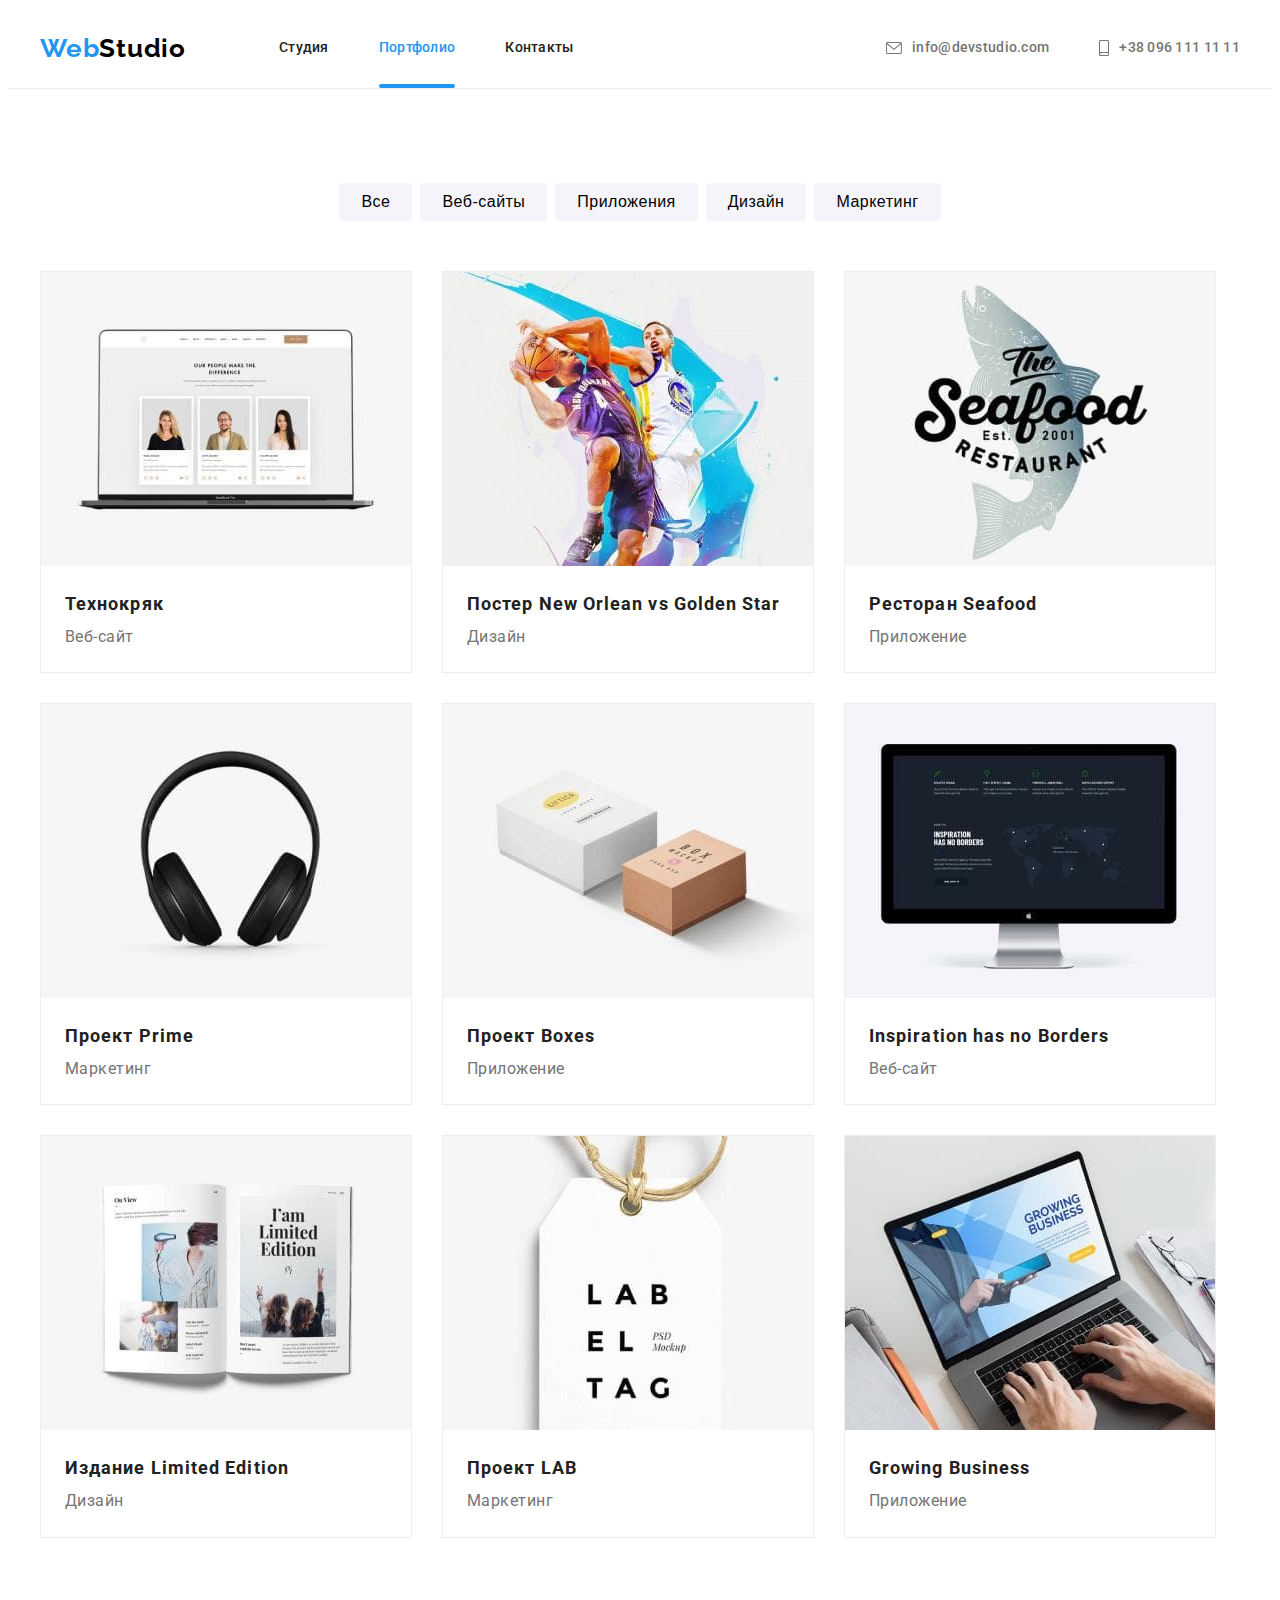
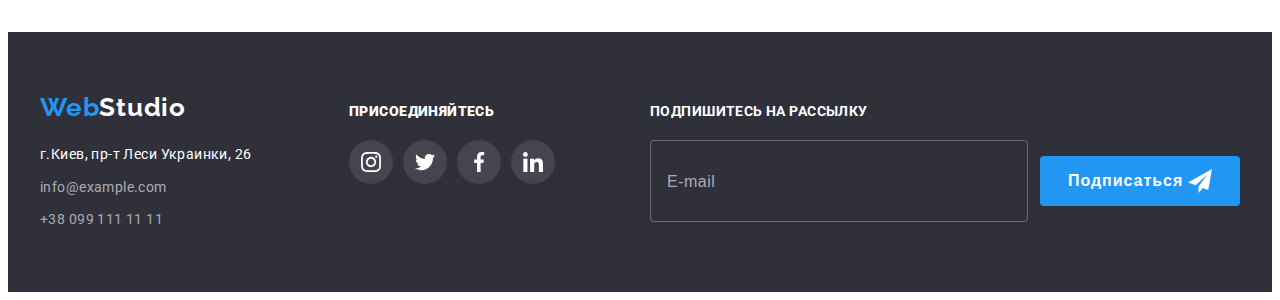
==== portfolio.html @ 28678d54 "adds files" ====
<!DOCTYPE html>
<html lang="en">
<head>
    <meta charset="UTF-8">
    <meta http-equiv="X-UA-Compatible" content="IE=edge">
    <meta name="viewport" content="width=device-width, initial-scale=1.0">
    <link rel="stylesheet" href="https://cdnjs.cloudflare.com/ajax/libs/modern-normalize/1.0.0/modern-normalize.min.css" integrity="sha512-ISS7cAi1PEhQ8jnbJpJZMd29NlhNj4AWYyLOSp2CE/CsHxTCu+r+t0D2yoJudVrd0/8fTVPUVDzY5Tvli75u/g==" crossorigin="anonymous" />
    <link rel="preconnect" href="https://fonts.gstatic.com">
    <link href="https://fonts.googleapis.com/css2?family=Raleway:wght@700&family=Roboto:wght@400;500;700;900&display=swap" rel="stylesheet">
    <link rel="stylesheet" href="https://cdnjs.cloudflare.com/ajax/libs/animate.css/4.1.1/animate.min.css"/>
    <link rel="stylesheet" href="./css/styles.css">
    <title>Портфолио</title>
</head>
<body>
     <!---шапка сайта-->
    <header class="header">
      <div class="container">
      <nav class="navigation-for-pages">
          <a href="./index.html" lang="en" class="logo link animate__heartBeat">Web<span class="change-first">Studio</span></a>    
          <ul class="main-pages">
            <li class="list list-pages"><a href="./index.html" class="main-pages-link decoration-changes link">Студия</a></li>
            <li class="list list-pages"><a href="./portfolio.html" class="main-pages-link link current">Портфолио</a></li>
            <li class="list list-pages"><a href="" class="main-pages-link decoration-changes link">Контакты</a></li>
          </ul>
      </nav>    
      <ul class="first-adress-text"> 
        <li class="list for-contacts">
          <a href="mailto:info@devstudio.com" class="phone link email">
            <svg class="icon-contacts-letter">
              <use href="./images/symbol-defs.svg#letter"></use>
            </svg>
            info@devstudio.com</a>
        </li>
        <li class="list for-contacts">
          <a href="tel:+380961111111" class="phone link tell">
            <svg class="icon-contacts-smartphone">
              <use href="./images/symbol-defs.svg#smartphone"></use>
            </svg>
            +38 096 111 11 11</a>
        </li>
      </ul> 
        </div>
    </header>
    <main>
        <!--ссылки на ресурсы-->
        <section class="filters">
          <div class="container">
            <h1 class="visually-hidden">our projects</h1>
            <ul class="btn-of-filters">                
                <li class="list list-filters">
                    <button type="button" class="button-list">Все</button> 
                </li>
                <li class="list list-filters">
                    <button type="button" class="button-list">Веб-сайты</button>
                </li>
                <li class="list list-filters">
                    <button type="button" class="button-list">Приложения</button>
                </li>
                <li class="list list-filters">
                    <button type="button" class="button-list">Дизайн</button>
                </li>
                <li class="list list-filters">
                    <button type="button" class="button-list">Маркетинг</button>
                </li>               
            </ul>
          
            <ul class="projects">
                <li class="list projects-card">                  
                  <a href="" class="link projects-link">
                   <div class="wrapper-projects-card">
                     <img src="./images/images-portfolio/1techno-kryak.jpg" alt="Три человека" width="370" height="294">   
                     <p class="overlay">
                       Технокряк это современная площадка распространения коронавируса. 
                       Компании используют эту платформу для цифрового шпионажа и атак на защищённые сервера конкурентов.
                      </p>                    
                    </div>                  
                    <div class="text-cards">
                    <h3 class="subtitle">Технокряк</h3>
                    <p class="projects-paragraph">Веб-сайт</p>
                  </div>
                  </a>
                </li>
                <li class="list projects-card"> 
                   <a href="" class="link projects-link">
                    <div class="wrapper-projects-card">
                      <img src="./images/images-portfolio/2golden-star.jpg" alt="Баскетболисты" width="370" height="294">
                      <p class="overlay">
                        Технокряк это современная площадка распространения коронавируса. 
                        Компании используют эту платформу для цифрового шпионажа и атак на защищённые сервера конкурентов.
                       </p>  
                    </div>
                    <div class="text-cards">
                      <h3 class="subtitle">Постер New Orlean vs Golden Star</h3>
                    <p class="projects-paragraph">Дизайн</p>
                  </div> 
                   </a> 
                </li>
                <li class="list projects-card">
                  <a href="" class="link projects-link">
                    <div class="wrapper-projects-card">
                      <img src="./images/images-portfolio/3seafood.jpg" alt="Эмблема ресторана Seafood" width="370" height="294">
                      <p class="overlay">
                        Технокряк это современная площадка распространения коронавируса. 
                        Компании используют эту платформу для цифрового шпионажа и атак на защищённые сервера конкурентов.
                       </p>  
                    </div>
                    <div class="text-cards">
                      <h3 class="subtitle">Ресторан Seafood</h3>
                    <p class="projects-paragraph">Приложение</p>
                  </div> 
                  </a>                
                </li>
                <li class="list projects-card">
                  <a href="" class="link projects-link">
                   <div class="wrapper-projects-card">
                     <img src="./images/images-portfolio/4prime.jpg" alt="Наушники" width="370" height ="294">
                     <p class="overlay">
                      Технокряк это современная площадка распространения коронавируса. 
                      Компании используют эту платформу для цифрового шпионажа и атак на защищённые сервера конкурентов.
                     </p>  
                    </div>
                    <div class="text-cards">
                       <h3 class="subtitle">Проект Prime</h3>
                    <p class="projects-paragraph">Маркетинг</p>
                  </div>
                  </a>
                </li>
                <li class="list projects-card">
                  <a href="" class="link projects-link">
                   <div class="wrapper-projects-card">
                     <img src="./images/images-portfolio/5boxes.jpg" alt="Две коробки" width="370" height="294">
                     <p class="overlay">
                      Технокряк это современная площадка распространения коронавируса. 
                      Компании используют эту платформу для цифрового шпионажа и атак на защищённые сервера конкурентов.
                     </p>  
                    </div>
                   <div class="text-cards">
                     <h3 class="subtitle">Проект Boxes</h3>
                    <p class="projects-paragraph">Приложение</p>
                  </div> 
                  </a>
                </li>
                <li class="list projects-card">
                  <a href="" class="link projects-link">
                  <div class="wrapper-projects-card">
                    <img src="./images/images-portfolio/6no-borders.jpg" alt="Монитор" width="370" height="294">
                    <p class="overlay">
                      Технокряк это современная площадка распространения коронавируса. 
                      Компании используют эту платформу для цифрового шпионажа и атак на защищённые сервера конкурентов.
                     </p>  
                  </div>  
                  <div class="text-cards">
                    <h3 class="subtitle">Inspiration has no Borders</h3>
                    <p class="projects-paragraph">Веб-сайт</p>
                  </div>
                  </a>
                </li>
                <li class="list projects-card">
                  <a href="" class="link projects-link">
                  <div class="wrapper-projects-card">
                    <img src="./images/images-portfolio/7limited-edition.jpg" alt="Журнал Limited Edition" width="370" height="294">
                    <p class="overlay">
                      Технокряк это современная площадка распространения коронавируса. 
                      Компании используют эту платформу для цифрового шпионажа и атак на защищённые сервера конкурентов.
                     </p>  
                  </div> 
                   <div class="text-cards">
                     <h3 class="subtitle">Издание Limited Edition</h3>
                    <p class="projects-paragraph">Дизайн</p>
                  </div>
                  </a>
                </li>
                <li class="list projects-card">
                  <a href="" class="link projects-link">
                  <div class="wrapper-projects-card">
                    <img src="./images/images-portfolio/8project-lab.jpg" alt="Лейбл проекта LAB" width="370" height="294">
                    <p class="overlay">
                      Технокряк это современная площадка распространения коронавируса. 
                      Компании используют эту платформу для цифрового шпионажа и атак на защищённые сервера конкурентов.
                     </p>  
                    </div>
                    <div class="text-cards">
                      <h3 class="subtitle">Проект LAB</h3>
                    <p class="projects-paragraph">Маркетинг</p>
                  </div>
                  </a> 
                </li>
                <li class="list projects-card">
                  <a href="" class="link projects-link">
                  <div class="wrapper-projects-card"> 
                   <img src="./images/images-portfolio/9growing-business.jpg" alt="Ноутбук" width="370"  height="294">
                   <p class="overlay">
                    Технокряк это современная площадка распространения коронавируса. 
                    Компании используют эту платформу для цифрового шпионажа и атак на защищённые сервера конкурентов.
                   </p>  
                  </div>
                   <div class="text-cards">
                     <h3 class="subtitle">Growing Business</h3>
                    <p class="projects-paragraph">Приложение</p>
                  </div>
                  </a>
                </li>
            </ul>
          </div>
        </section>
    </main>

    <footer class="footer">
      <div class="container">  
        <div class="footer-box">
          <div class="footer-class">   
        <a href="./index.html" lang="en" class="logo link web-footer">Web<span class="change-second">Studio</span></a>
        <!---адрес--> 
        <address class="address">
           <ul class="address-text">
            <li class="list footer-contacts">
              <a href="https://goo.gl/maps/VTNjZpvYat5TJ8QY6" target="_blank" rel="noopener noreferrer" 
              class="location-link link">
              г.Киев, пр-т Леси Украинки, 26</a>
            </li>
            <li class="list footer-contacts">
              <a href="mailto:info@example.com" lang="en" class="phone-link link">info@example.com</a>
            </li>
            <li class="list footer-contacts">
              <a href="tel:+380991111111" class="phone-link link">+38 099 111 11 11</a>
            </li>
          </ul>   
        </address>
        </div>  
       <!--join-us  -->
       <div class="join">
        <h2 class="visually-hidden">join to us</h2>
        <p class="join-text"><strong>Присоединяйтесь</strong></p>
        <ul class="social-list join-list">
          <li class="list social-items join-items">
            <a href="" class="social-link join-link link">
            <svg class="social-icon" width="20" height="20">
              <use href="./images/symbol-defs.svg#instagram"></use>
            </svg>
          </a>
          </li>
        <li class="list social-items join-items">
         <a href="" class="social-link join-link link"> 
           <svg class="social-icon" width="20" height="20">
            <use href="./images/symbol-defs.svg#twitter"></use>
          </svg>
        </a>
        </li>
        <li class="list social-items join-items">
          <a href="" class="social-link join-link link">
          <svg  class="social-icon" width="20" height="20">
            <use href="./images/symbol-defs.svg#facebook"></use>
          </svg>
        </a>
        </li>
        <li class="list social-items join-items">
          <a href="" class="social-link join-link link">
          <svg  class="social-icon" width="20" height="20">
            <use href="./images/symbol-defs.svg#linkedin"></use>
          </svg>
          </a>
        </li>
       </ul>
      </div>

       <!-- subscription-form -->
    <div class="subscription">
      <b class="subscription-title">Подпишитесь на рассылку</b>
      <form class="sign-up">
        <input type="email" name="email" class="sign-up-email" placeholder="E-mail">
        <button type="submit" class="sign-up-btn">Подписаться 
         <svg class="icon-send" width="24" height="24">
           <use href="./images/symbol-defs.svg#icon-send"></use>
         </svg>  
        </button>
      </form>
    </div>
      </div>
    </div> 
     </footer> 
    </body>
</html>
---- css/styles.css ----
:root {
    --main-font: "Roboto", sans-serif;
    --secondary-font: "Raleway", sans-serif;
    --accent-color: #2196F3; 
    --main-color: #212121;
    --paragraph-color: #757575;
    --technical-color: #188CE8;
    --white-color: #fff;
    --backround-btn: #F5F4FA;
    --section-background: #2F303A;
    --letter-spacing: 0.03em;
    --font-weight-variable: 700;
    --font-size-predominate: 14px;
    --container-padding: 15px;
    --container-width: 1200px;
    --container-margin: 0 auto;
    --padding-of-section: 94px;
    --margin-in-section: 30px;
    --social-links-color: #AFB1B8;
    --overlay-cards-color: rgba(33, 150, 243, 0.9);

}


/* СБРОС */
.link { 
    text-decoration: none;
    display: block;
}
.list {
    list-style: none;
}  
.address { 
    font-style: normal;
} 
h1, h2, h3, h4, h5, h6, p {
    margin:0;
}
Ul, li {
    margin:0;
    padding: 0;}
img {
    display: block;
    max-width: 100%;
}

/* end СБРОС */

body {
    font-family: var(--main-font);
    color: var(--main-color);
    font-weight: 400;
}



/* === header====*/
.header {
    border-bottom: 1px solid #ececec;
}

.container {
    width: var(--container-width);
    margin: 0 auto;
    padding-left: var( --container-padding);
    padding-right: var( --container-padding); 
}

.header .container {
    display: flex;
    align-items: center;

}
.navigation-for-pages,
.main-pages,
.first-adress-text {
    display: flex;
    align-items: center;
}
.logo {
    margin-right: 93px;
    animation-duration: 3000ms;
}

.list-pages:not(:last-child),
.for-contacts:not(:last-child) {
    margin-right: 50px;
}

.first-adress-text {
    margin-left: auto;
}
.main-pages-link.link.current {
    color: var(--accent-color);
 
}
.logo {
    font-family: var(--secondary-font);
    font-weight: var(--font-weight-variable);
    font-size: 26px;
    line-height: 1.19;
    letter-spacing: var(--letter-spacing);
    color: var(--accent-color);
}
.change-first {
    color: #000;
}
.main-pages-link {
    font-weight: 500;
    font-size: var(--font-size-predominate); 
    line-height: 1.14;
    letter-spacing: 0.02em;
    color: var(--main-color);
    padding-top: 32px;
    padding-bottom: 32px;
    transition: color transform 250ms cubic-bezier(0.4, 0, 0.2, 1);
}
.main-pages-link:hover,
.main-pages-link:focus {
    color: var(--accent-color);
}

/*  спецэффекты*/
.list-pages {
    position: relative;
}
.current::after {
    content: "";
    display: block;
    position: absolute;
    height: 4px;
    width: 100%;
    border-radius: 2px;
    left: 0px;
    bottom: 0px;
    background-color: var(--accent-color);
}

.decoration-changes::after{
    content: "";
    display: block;
    position: absolute;
    height: 4px;
    width: 100%;
    border-radius: 2px;
    left: 0px;
    bottom: 0px;
    background-color: var(--accent-color);
    opacity: 0;
    transform: scaleX(0);
    transition: opacity 250ms cubic-bezier(0.4, 0, 0.2, 1),
    transform 250ms cubic-bezier(0.4, 0, 0.2, 1) 100ms;
}
.decoration-changes:hover::after {
    opacity: 1;
    transform: scaleX(1);
}



/* contacts */
.phone {
    padding-top: 7px;
    padding-bottom: 7px;
    font-weight: 500;
    font-size: var(--font-size-predominate);
    line-height: 1.14;
    letter-spacing: 0.02em;
    color: var(--paragraph-color);
    padding-top: 32px;
    padding-bottom: 32px;

    transition: color 250ms cubic-bezier(0.4, 0, 0.2, 1) 100ms;    
}

.for-contacts:hover .phone,
.for-contacts:focus .phone{
    animation-name: heartBeat;
    animation-duration: 2000ms;
    animation-timing-function: linear;
}

/* icon */
.email,
.tell {
    display: flex;
    align-items: center; 
}
.phone:hover,
.phone:focus {
    color: var(--accent-color);
} 

.icon-contacts-letter,
.icon-contacts-smartphone{  
    fill: currentColor;
}


.icon-contacts-letter {
    height: 12px;
    width: 16px;
    margin-right: 10px;
}

.icon-contacts-smartphone {
    height: 16px;
    width: 10px;
    margin-right: 10px;
}
/* end header */



/* main html */
.hero {
    background-color: var(--section-background);   
    padding-bottom: 200px;
    padding-top: 200px; 
}
.banner {
    display: flex;
    background-color: var(--section-background);
    max-width: 1600px;
    margin: 0 auto;
    background-size: cover;
    background-repeat: no-repeat;
    background-position: center ;
    background-image: linear-gradient(rgba(47, 48, 58, 0.4), rgba(47, 48, 58, 0.4)), url(../images/img.jpg);
}

.headline {  
    font-family: var(--main-font);
    font-weight: 900;
    font-size: 44px;
    line-height: 1.4;
    letter-spacing: 0.06em;
    text-transform: uppercase;
    color: var(--white-color);
    max-width: 696px; 
    text-align: center;
    margin-left: auto;
    margin-right: auto;    
}

.modal-btn,
.button-list {
    border-radius: 4px;
}

.modal-btn {  
    display: block;
    margin-left: auto;
    margin-right: auto;
    background-color: var(--accent-color);
    padding: 10px 32px;
    min-width: 200px;
    cursor: pointer;   
    margin-top: 30px; 
    margin-right: auto;
    border: none;
       
    transition: background-color 250ms cubic-bezier(0.4, 0, 0.2, 1);
} 

.modal-btn:hover,
.modal-btn:focus {
    background-color: var(--technical-color);
}

.text-btn {
    font-weight: var(--font-weight-variable);
    font-size: 16px;
    line-height: 1.9;
    letter-spacing: 0.06em;  
    height: 30px;
    color: var(--white-color);
}
/* hero end */

/* skills */
.visually-hidden {
    position: absolute !important;
    clip: rect(1px 1px 1px 1px); /* IE6, IE7 */
    clip: rect(1px, 1px, 1px, 1px);
    padding: 0 !important;
    border: 0 !important;
    height: 1px !important;
    width: 1px !important;
    overflow: hidden;
}

.skills {
    display: flex;
    align-items: center;
    padding-top: var(--padding-of-section);
    padding-bottom: var(--padding-of-section);
}

.description {
    display: flex;
    align-items: center;
    margin-left: calc(-1*var(--margin-in-section));
    margin-top: calc(-1*var(--margin-in-section));
}

.block-description {
    margin-left: var(--margin-in-section);
    margin-top: var(--margin-in-section);
    height: 251px;
    width: 270px;
}

.skills-block {
    display: flex;
    align-items: center;
    justify-content: center;
    background-color: var(--backround-btn);
    width: 270px;
    height: 120px;
    margin-bottom: 30px;
    border-radius: 4px;
}

.title-description {    
    font-weight: var(--font-weight-variable);
    font-size: var(--font-size-predominate);
    line-height: 1.14;
    letter-spacing: var(--letter-spacing);    
    text-transform: uppercase;  
    margin-bottom: 10px;
}
.text-description {
    font-size: var(--font-size-predominate);
    line-height: 1.7;
    letter-spacing: var(--letter-spacing);
    color: var(--paragraph-color);
}
.skills-icons {
    fill: currentColor;
}
/* end skills */


/* what we do */
.we-do {
    padding-bottom: 149px;
} 
.images-of-work {
    display: flex;
    align-items: center;
    flex-wrap: wrap;
    margin-left: calc(-1*var(--margin-in-section));
    margin-bottom: calc(-1*var(--margin-in-section));
}
.images-of-work > .works{
    margin-left: var(--margin-in-section);
    margin-bottom: var(--margin-in-section);
}
.works {
    position: relative;
    height: 294px;
    width: 370px;
}
.our-products {
    position: absolute;
    display: flex;
    align-items: center;
    justify-content: center;
    width: 100%;
    height: 70px;
    left: 0;
    bottom: 0;
    background: rgba(47, 48, 58, 0.8);
    transform: scaleY(1);
    transition: transform 250ms cubic-bezier(0.4, 0, 0.2, 1) 150ms;
}
.works:focus .our-products,
.works:hover .our-products{
    transform: scaleY(1.1);   
}
.products-text {
    font-weight: var(--font-weight-variable);
    font-size: 14px;
    line-height: 1.14;
    letter-spacing: var(--letter-spacing);
    text-transform: uppercase;
    color: #fff;    
}
/*  */

/* our-staff */

.our-staff {
    background: var(--backround-btn);
    padding-top: var(--padding-of-section);
    padding-bottom: var(--padding-of-section);
}

.description-command {
    display: flex;
    flex-wrap: wrap;
    margin-left: calc(-1*var(--margin-in-section));
    margin-bottom: calc(-1*var(--margin-in-section));
}
.description-command >.list-command {
    width: 270px;
    height: 430px;
    margin-left: var(--margin-in-section);
    margin-bottom: var(--margin-in-section);
    box-shadow: 0px 1px 3px rgba(0, 0, 0, 0.12), 0px 1px 1px rgba(0, 0, 0, 0.14), 0px 2px 1px rgba(0, 0, 0, 0.2);
    border-radius: 0px 0px 4px 4px
}

.work-make,     
.work-command {
    font-weight: var(--font-weight-variable);
    font-size: 36px;
    line-height: 1.17;
    letter-spacing: var(--letter-spacing);
    text-align: center;
    display: block;
    margin-left: auto;
    margin-right: auto;
    margin-bottom: 50px;            
}
.description-command .names{
    font-weight: 500;
    font-size: 16px;
    line-height: 1.2;
    letter-spacing: var(--letter-spacing);   
}
.block-of-names {
    padding-top: var(--margin-in-section);
    padding-bottom: var(--margin-in-section);
    padding-left: 30px;
    padding-right: 30px;
    text-align: center;

}
.names {
    margin-bottom: 10px;
}
.description-command .gig {
    font-size: 16px;
    line-height: 1.2;
    letter-spacing: var(--letter-spacing);
    color: var(--paragraph-color);
    margin-bottom: 16px;

}
 /* icons */
.social-list {
    display: flex;
    align-items: center;
    justify-content: center;
    justify-content: space-around;
 }
.social-link{
    display: flex;
    align-items: center;
    justify-content: center;
    color: var(--social-links-color);
    width: 44px;
    height: 44px;
    border-radius: 50%;

    transition: color 250ms cubic-bezier(0.4, 0, 0.2, 1), 
    background-color 250ms cubic-bezier(0.4, 0, 0.2, 1); 
}
.social-link:hover,
.social-link:focus {
    background-color: var(--accent-color);    
    color: #fff;
}

.social-icon {
    fill: currentColor;
    width: 20px;
    height: 20px;
}
 
/* our staff end */

/* our clients */
.clients {
    padding-bottom: var(--padding-of-section);
    padding-top: 94px;
}
.clients-title {
    display: block;
    margin-left: auto;
    margin-right: auto;
    margin-bottom: 50px;
    text-align: center;  
    font-weight: var(--font-weight-variable);  
    font-size: 36px;
    line-height: 1.16;
    letter-spacing: var(--letter-spacing);
}
.clients-list {
    display: flex;
    flex-wrap: wrap;
    align-items: center;
    margin-left: calc(-1*var(--margin-in-section));
}

.clients-item {
    display: flex;
    align-items: center;
    justify-content: center;
    width: 170px;
    height: 90px;
    border: 1px solid #AFB1B8; 
    border-radius: 4px;
    margin-left: var(--margin-in-section);
}
.clients-link {
    color: var(--social-links-color);
    display: flex;
    align-items: center;
    justify-content: center;
    width: 100%;
    height: 100%;

    transition: color 250ms cubic-bezier(0.4, 0, 0.2, 1);
}

.clients-link:hover,
.clients-link:focus  {
    color: var(--accent-color);
}

.clients-item:focus,
.clients-item:hover {
    border: 1px solid var(--accent-color);
}
.clients-icon {
    fill: currentColor;
}


/* prtfolio main*/
.filters {
   padding-top: var(--padding-of-section); 
   padding-bottom: var(--padding-of-section);
}
.container .btn-of-filters {
     display: flex;
     align-items: center;
     flex-wrap: wrap;
     margin-bottom: 50px;
     justify-content: center;   
}
.list-filters:not(:last-child) {
    margin-right: 8px;    
}
 
.button-list {
    font-weight: 500;
    font-size: 16px;
    line-height: 1.6;
    letter-spacing: var(--letter-spacing);
    background-color: var(--backround-btn);
    cursor: pointer;
    border: transparent;
    padding: 6px 22px;

    transition: color 250ms cubic-bezier(0.4, 0, 0.2, 1), 
    background-color 250ms cubic-bezier(0.4, 0, 0.2, 1), 
    box-shadow 250ms cubic-bezier(0.4, 0, 0.2, 1); 
}
.button-list:hover,
.button-list:focus {
    color: var(--white-color);
    background-color: var(--accent-color);
    box-shadow: 0px 3px 1px rgba(0, 0, 0, 0.1), 
    0px 1px 2px rgba(0, 0, 0, 0.08), 
    0px 2px 2px rgba(0, 0, 0, 0.12);
}   


/* projects imgs+text */
.container >.projects{
    display: flex;
    align-items: center;
    flex-wrap: wrap;
    margin-left: calc(-1 * var(--margin-in-section));
    margin-top: calc(-1 * var(--margin-in-section));
}
.projects>.list {
    margin-left: var(--margin-in-section);
    margin-top: var(--margin-in-section);
}
.projects > .projects-card{
    width: 370px;
    border: 1px solid #EEEEEE;
}
.subtitle {
    font-weight:var(--font-weight-variable);    
    font-size: 18px;
    line-height: 2;
    letter-spacing: 0.06em;
    color: var(--main-color);
}
.text-cards {
    padding-top: 20px;
    padding-bottom: 20px;
    padding-left: 24px;
    padding-right: auto;
}
.projects-paragraph {
    font-size: 16px;
    line-height: 1.9;
    letter-spacing: var(--letter-spacing);
    color: var(--paragraph-color);
}
.projects-link:hover,
.projects-link:focus {
    box-shadow:0px 1px 1px rgba(0, 0, 0, 0.12),
     0px 4px 4px rgba(0, 0, 0, 0.06), 
     1px 4px 6px rgba(0, 0, 0, 0.16);
}


      /* overlay */
 .wrapper-projects-card {
    position: relative;  
    overflow: hidden;
}   
.projects-link:focus .overlay,
.projects-link:hover .overlay{
    transform: translateY(0);
    opacity: 1;
}

.overlay {
    position: absolute;
    top: 0;
    left: 0; 
    max-width: 100%;
    height: 100%;       
    padding: 63px 24px;
    background-color: var(--overlay-cards-color);
    color: #fff;   
    font-size: 18px;
    line-height: 1.5;
    letter-spacing: var(--letter-spacing);  
    opacity: 0;  
    transform: translateY(100%);
    overflow: auto;

    transition: transform 250ms cubic-bezier(0.4, 0, 0.2, 1),
    opacity 250ms cubic-bezier(0.4, 0, 0.2, 1);
}


/* prtfolio main end*/

/* end main */



/* ==========footer=========== */
.footer{
    background-color: var(--section-background);
    padding-top: 60px;
    padding-bottom: 60px;
}
.web-footer {
    display: block;
    margin-bottom: 20px;
}
.change-second {
    color: var(--white-color);
}

.location-link,
.phone-link {
    font-size: var(--font-size-predominate);
    line-height: 1.7;
    letter-spacing: var(--letter-spacing);
    display: block;

    transition: color 250ms cubic-bezier(0.4, 0, 0.2, 1);
} 
.location-link:hover,
.locayion-link:focus,
.phone-link:hover,
.phone-link:focus{
    color: var(--accent-color);
}

.footer-contacts:not(:last-child) {
    margin-bottom: 9px;
}
.location-link   { 
    color: var(--white-color);
}

.phone-link {
    color: rgba(255, 255, 255, 0.6);
} 


/* join to us */
.join-text {
    font-weight: var(--font-weight-variable);
    font-size: 14px;
    line-height: 1.14;
    letter-spacing: var(--letter-spacing);
    text-transform: uppercase;
    color: #FFFFFF; 
    margin-bottom: 20px;
}

 /* флексы */

.footer-class {
    display: flex;
    flex-direction: column; 
} 
.footer-box  {
    display: flex;
    align-items: baseline;
}
.join {
    display: flex;
    flex-direction: column;
    margin-left: 70px;
    margin-right: auto;
} 
.join-list {
    display: flex;
    align-items: center;
    margin-bottom: -10px;
    margin-left: -10px;     
}
.join-items {
    margin-bottom: 10px;
    margin-left: 10px;
    
}
.join-link {
    background: rgba(255, 255, 255, 0.1);
    border-radius: 50%; 
    color: #fff;
}  


/* subscription-form */
.sign-up {
    display: flex;
    flex-direction: row;
    align-items: center;
    margin-right: auto;
}
.subscription-title {
    display: block;
    padding-bottom: 20px;
    font-weight: var(--font-weight-variable);
    font-size: 14px;
    line-height: 1.14;
    letter-spacing: var(--letter-spacing);
    text-transform: uppercase;
    color: var(--white-color);
}
.sign-up-email {
    width: 358px;
    height: 50px;    
    border: 1px solid rgba(255, 255, 255, 0.3);
    border-radius: 4px;
    background-color: transparent;  
    padding-top: 15px;
    padding-left: 16px;
    padding-bottom: 15px;
    cursor: pointer;
}
.sign-up-email::placeholder {    
    font-size: 16px;
    line-height: 1.25;
    letter-spacing: 0.03em;
    color: rgba(255, 255, 255, 0.6);
}
input.sign-up-email[placeholder] {
    color: #fff;
    font-size: 20px;
    line-height: 1.15;
    letter-spacing: var(--letter-spacing);
} 
.sign-up-btn {
    display: flex;
    align-items: center;
    width: 200px;
    height: 50px;
    padding: 10px 28px;
    background-color: var(--accent-color);
    border-radius: 4px;
    justify-content: space-between;
    margin-left: 12px;
    cursor: pointer;
    border: none;
   
    font-weight: var(--font-weight-variable);
    font-size: 16px;
    line-height: 1.9;
    letter-spacing: 0.06em;
    color: #FFFFFF;
}
/* ==========footer end=========== */

/* modalbtn-form */

.form-title{
    display: block;
    margin-bottom: 12px;
    font-weight: var( --font-weight-variable);
    font-size: 20px;
    line-height: 1.15;
    text-align: center;
    letter-spacing: var(--letter-spacing);
}
.form {
    display: flex;
    flex-direction: column;
    width: 100%;
    height: 100%; 
    padding: 40px; 
}
.wrapper-user-field {
    position: relative;
    display: block;
   
    margin-top: 4px;
}
.input-field {
    width: 100%;
    height: 40px;
    border: 1px solid rgba(33, 33, 33, 0.2);
    border-radius: 4px;
    padding-left: 42px;
    transition: border-color 250ms cubic-bezier(0.4, 0, 0.2, 1);
}
.input-field:focus {
    outline:none;
    border-color: var(--accent-color) ;
}
.input-field:focus + .form-icon {
    fill: var(--accent-color);
}
.form-icon {
    position: absolute;
    display: block;
    left: 12px;modal-
    top: 50%;
    transform: translateY(-50%);
    width: 18px;
    height: 18px;
    fill: var(--main-color);   
    transition: fill 250ms cubic-bezier(0.4, 0, 0.2, 1); 
}

.label-text {
    display: block;
    font-size: 12px;
    line-height: 1.17;
    letter-spacing: 0.01em;
    color: var(--paragraph-color);
    margin-bottom: 10px;
   
}
.label-textarea {
    margin-bottom: 20px;
}
.user-comment-text {
    resize:none;
    width: 100%;
    min-height: 120px;
    border: 1px solid rgba(33, 33, 33, 0.2);
    border-radius: 4px;
   
    margin-top: 4px;
    padding: 12px 16px;

    transition: border-color 250ms cubic-bezier(0.4, 0, 0.2, 1);
}

.user-comment-text::placeholder {
    font-size: 14px;
    line-height: 1.14;
    letter-spacing: 0.01em;
    color: rgba(117, 117, 117, 0.5);
} 
.user-comment-text:focus {
    border-color: var(--accent-color);
    outline: none;
}
/* checkbox */
.modal-form-checkbox::before {
    content: "";
    display: block;
    background-image: url(../images/checkbox/checkbox.svg);
    background-repeat: no-repeat;
    background-size: contain;
    width: 16px;
    height: 16px;
    margin-right: 7px;
    border: 2px solid var(--main-color);
    border-radius: 2px;
    cursor: pointer;  
    scale: 1; 

    transition: background-color 250ms cubic-bezier(0.4, 0, 0.2, 1), 
    transform 250ms cubic-bezier(0.4, 0, 0.2, 1),
    background-image 250ms cubic-bezier(0.4, 0, 0.2, 1);
}
.form-chekbox-square:checked + .modal-form-checkbox::before { 
    background-image: url(../images/checkbox/vector.svg);
    background-repeat: no-repeat;
    background-size: contain;
    background-color: var(--accent-color);
    border: none;
    background-position: center;
    transform: scale(1.2);
    outline: none;
}
.form-chekbox-square:focus + .modal-form-checkbox::before {
    box-shadow: 0 0 0 2px var(--accent-color);
  
}
.modal-form-checkbox {
    display: flex;
    align-items: center;
    justify-content: center;
    font-size: 14px;
    line-height: 1.7;
    letter-spacing: var(--letter-spacing);
    border-color: var(--paragraph-color);
}
/*  */
.confidence-link {
    font-size: 14px;
    line-height: 1.7;
    letter-spacing: var(--letter-spacing);
    color: var(--accent-color);
    text-decoration: underline;
}

.submit-btn {
    align-self: center;
    display: block;
    background-color: var(--accent-color);
    padding: 10px 55px;
    min-width: 200px;
    height: 50px;
    cursor: pointer;   
    margin-top: 30px; 
    border-radius: 4px;
    box-shadow: 0px 4px 4px rgba(0, 0, 0, 0.15); 
    border: none; 
    
    transition: background-color 250ms cubic-bezier(0.4, 0, 0.2, 1);
}
.submit-btn:hover,
.submit-btn:focus {
    background-color: var(--technical-color);
}
 
.submit-text{    
    font-weight: var(--font-weight-variable);
    font-size: 16px;
    line-height: 1.9;
    letter-spacing: 0.06em;
    color: #FFFFFF;
}
/* ------------ */


/* backdrop+modal */
.backdrop {
    position: fixed;
    top: 0;
    left: 0;
    height: 100vh;
    width: 100vw;
    background-color: rgba(0, 0, 0, 0.2);
    scale: 1;
    opacity: 1;

    transition: opacity 250ms cubic-bezier(0.4, 0, 0.2, 1), 
    transform 250ms cubic-bezier(0.4, 0, 0.2, 1);
}
.backdrop-modal {
    position: absolute;
    width: 528px;
    height: 581px;
    background-color: #fff; 
    top: 50%;
    left: 50%;
    transform: translate(-50%, -50%) rotate(1turn) scaleX(1);
    border-radius: 4px;
    opacity: 1;  
    transition: opacity 250ms cubic-bezier(0.4, 0, 0.2, 1),
    transform 250ms cubic-bezier(0.4, 0, 0.2, 1); 
}
.backdrop.is-hidden .backdrop-modal {
    transform: translate(-50%, -50%) rotate(0) scaleX(0);
    opacity: 0;
}
.backdrop.is-hidden {
    opacity: 0;
    /* visibility: hidden; */
    pointer-events: none;

    transform: scale(0.9);   
}
.modal-close-btn {
    position: absolute;
    display: flex;
    align-items: center;
    justify-content: center;
    top: 8px;
    right: 8px;
    height: 30px;
    width: 30px;
    background: transparent;
    border-radius: 50%;
    border:  1px solid rgba(0, 0, 0, 0.1);
    cursor: pointer;

    transition: color 250ms cubic-bezier(0.4, 0, 0.2, 1);
}
.modal-close-btn:focus,
.modal-close-btn:hover {
    color: var(--accent-color);
    border-color: 1px solid var(--accent-color);
    fill: var(--accent-color);  
}
.close-icon {
    transition: color 250ms cubic-bezier(0.4, 0, 0.2, 1);
}

 
       /*--- end--- */
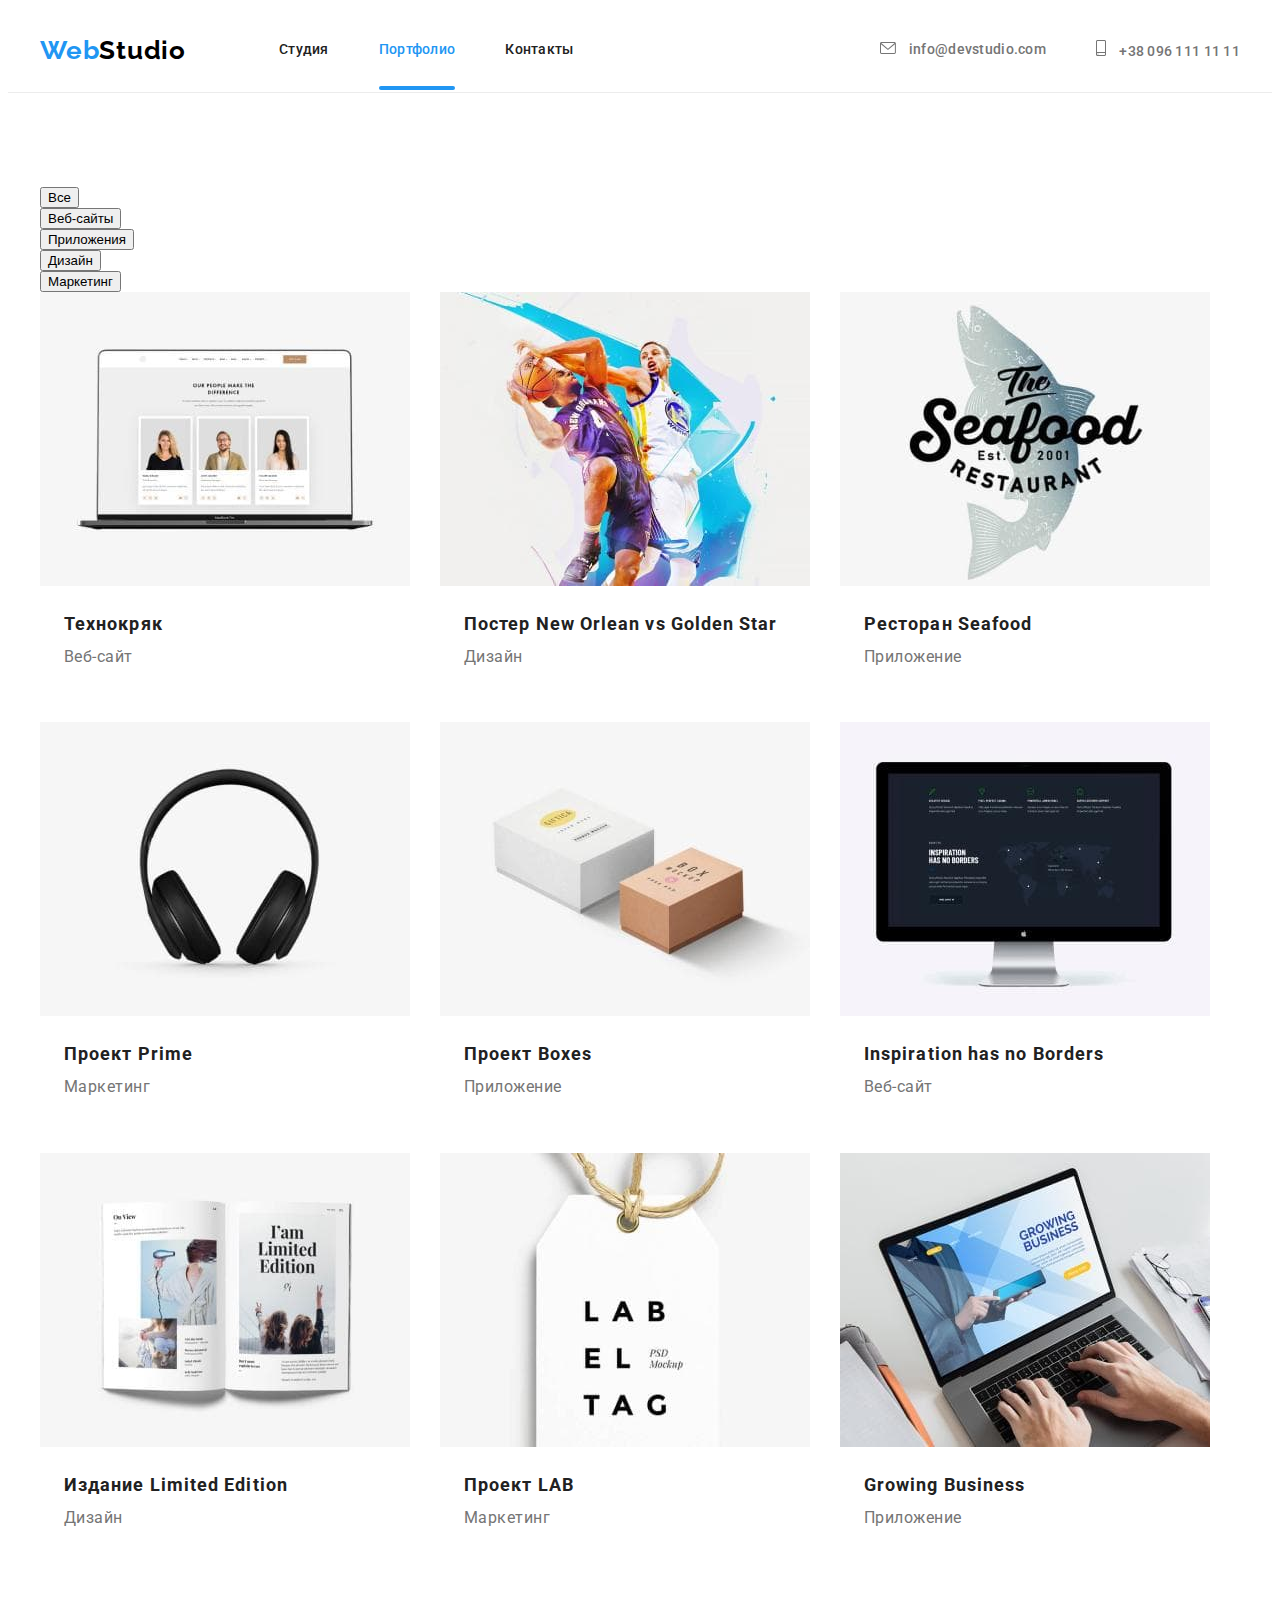
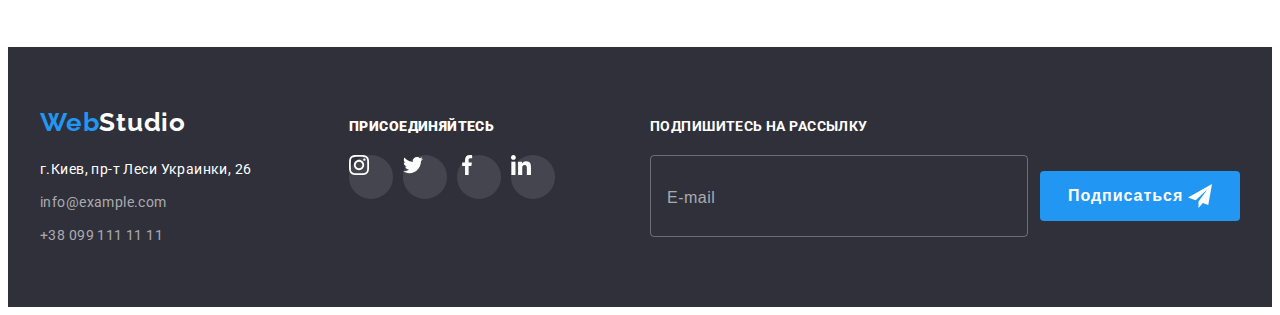
==== commit c651eb9b: "changes classes in BEM, makes code in sass" ====
--- a/portfolio.html
+++ b/portfolio.html
@@ -9,6 +9,7 @@
     <link href="https://fonts.googleapis.com/css2?family=Raleway:wght@700&family=Roboto:wght@400;500;700;900&display=swap" rel="stylesheet">
     <link rel="stylesheet" href="https://cdnjs.cloudflare.com/ajax/libs/animate.css/4.1.1/animate.min.css"/>
     <link rel="stylesheet" href="./css/styles.css">
+    <link rel="stylesheet" href="./css/portfolio.min.css">
     <title>Портфолио</title>
 </head>
 <body>
@@ -46,26 +47,26 @@
         <section class="filters">
           <div class="container">
             <h1 class="visually-hidden">our projects</h1>
-            <ul class="btn-of-filters">                
-                <li class="list list-filters">
-                    <button type="button" class="button-list">Все</button> 
-                </li>
-                <li class="list list-filters">
-                    <button type="button" class="button-list">Веб-сайты</button>
-                </li>
-                <li class="list list-filters">
-                    <button type="button" class="button-list">Приложения</button>
-                </li>
-                <li class="list list-filters">
-                    <button type="button" class="button-list">Дизайн</button>
-                </li>
-                <li class="list list-filters">
-                    <button type="button" class="button-list">Маркетинг</button>
+            <ul class="filters-btn">                
+                <li class="list filters-btn__item">
+                    <button type="button" class="filters-btn__button">Все</button> 
+                </li>
+                <li class="list filters-btn__item">
+                    <button type="button" class="filters-btn__button">Веб-сайты</button>
+                </li>
+                <li class="list filters-btn__item">
+                    <button type="button" class="filters-btn__button">Приложения</button>
+                </li>
+                <li class="list filters-btn__item">
+                    <button type="button" class="filters-btn__button">Дизайн</button>
+                </li>
+                <li class="list filters-btn__item">
+                    <button type="button" class="filters-btn__button">Маркетинг</button>
                 </li>               
             </ul>
           
             <ul class="projects">
-                <li class="list projects-card">                  
+                <li class="list projects__card">                  
                   <a href="" class="link projects-link">
                    <div class="wrapper-projects-card">
                      <img src="./images/images-portfolio/1techno-kryak.jpg" alt="Три человека" width="370" height="294">   
@@ -80,7 +81,7 @@
                   </div>
                   </a>
                 </li>
-                <li class="list projects-card"> 
+                <li class="list projects__card"> 
                    <a href="" class="link projects-link">
                     <div class="wrapper-projects-card">
                       <img src="./images/images-portfolio/2golden-star.jpg" alt="Баскетболисты" width="370" height="294">
@@ -95,7 +96,7 @@
                   </div> 
                    </a> 
                 </li>
-                <li class="list projects-card">
+                <li class="list projects__card">
                   <a href="" class="link projects-link">
                     <div class="wrapper-projects-card">
                       <img src="./images/images-portfolio/3seafood.jpg" alt="Эмблема ресторана Seafood" width="370" height="294">
@@ -110,7 +111,7 @@
                   </div> 
                   </a>                
                 </li>
-                <li class="list projects-card">
+                <li class="list projects__card">
                   <a href="" class="link projects-link">
                    <div class="wrapper-projects-card">
                      <img src="./images/images-portfolio/4prime.jpg" alt="Наушники" width="370" height ="294">
@@ -125,7 +126,7 @@
                   </div>
                   </a>
                 </li>
-                <li class="list projects-card">
+                <li class="list projects__card">
                   <a href="" class="link projects-link">
                    <div class="wrapper-projects-card">
                      <img src="./images/images-portfolio/5boxes.jpg" alt="Две коробки" width="370" height="294">
@@ -140,7 +141,7 @@
                   </div> 
                   </a>
                 </li>
-                <li class="list projects-card">
+                <li class="list projects__card">
                   <a href="" class="link projects-link">
                   <div class="wrapper-projects-card">
                     <img src="./images/images-portfolio/6no-borders.jpg" alt="Монитор" width="370" height="294">
@@ -155,7 +156,7 @@
                   </div>
                   </a>
                 </li>
-                <li class="list projects-card">
+                <li class="list projects__card">
                   <a href="" class="link projects-link">
                   <div class="wrapper-projects-card">
                     <img src="./images/images-portfolio/7limited-edition.jpg" alt="Журнал Limited Edition" width="370" height="294">
@@ -170,7 +171,7 @@
                   </div>
                   </a>
                 </li>
-                <li class="list projects-card">
+                <li class="list projects__card">
                   <a href="" class="link projects-link">
                   <div class="wrapper-projects-card">
                     <img src="./images/images-portfolio/8project-lab.jpg" alt="Лейбл проекта LAB" width="370" height="294">
@@ -185,7 +186,7 @@
                   </div>
                   </a> 
                 </li>
-                <li class="list projects-card">
+                <li class="list projects__card">
                   <a href="" class="link projects-link">
                   <div class="wrapper-projects-card"> 
                    <img src="./images/images-portfolio/9growing-business.jpg" alt="Ноутбук" width="370"  height="294">
--- a/css/styles.css
+++ b/css/styles.css
@@ -20,7 +20,7 @@
     --overlay-cards-color: rgba(33, 150, 243, 0.9);
 
 }
-
+/* cut */
 
 /* СБРОС */
 .link { 
@@ -46,53 +46,61 @@
 
 /* end СБРОС */
 
+
 body {
     font-family: var(--main-font);
     color: var(--main-color);
     font-weight: 400;
 }
 
-
+/* cut */
 
 /* === header====*/
-.header {
-    border-bottom: 1px solid #ececec;
-}
-
 .container {
     width: var(--container-width);
     margin: 0 auto;
     padding-left: var( --container-padding);
     padding-right: var( --container-padding); 
 }
+/* cut */
+
+.header {
+    border-bottom: 1px solid #ececec;
+}
 
 .header .container {
     display: flex;
     align-items: center;
 
-}
+} 
+/* cut */
+
+
 .navigation-for-pages,
 .main-pages,
 .first-adress-text {
     display: flex;
     align-items: center;
 }
+
+
+.list-pages:not(:last-child),
+.for-contacts:not(:last-child) {
+    margin-right: 50px;
+}
+
+.first-adress-text {
+    margin-left: auto;
+}
+.main-pages-link.link.current {
+    color: var(--accent-color);
+ 
+}
+/* cut */
+
 .logo {
     margin-right: 93px;
     animation-duration: 3000ms;
-}
-
-.list-pages:not(:last-child),
-.for-contacts:not(:last-child) {
-    margin-right: 50px;
-}
-
-.first-adress-text {
-    margin-left: auto;
-}
-.main-pages-link.link.current {
-    color: var(--accent-color);
- 
 }
 .logo {
     font-family: var(--secondary-font);
@@ -119,6 +127,7 @@
 .main-pages-link:focus {
     color: var(--accent-color);
 }
+/* cut */
 
 /*  спецэффекты*/
 .list-pages {
@@ -242,6 +251,7 @@
     margin-left: auto;
     margin-right: auto;    
 }
+/* cut */
 
 .modal-btn,
 .button-list {
@@ -276,6 +286,7 @@
     height: 30px;
     color: var(--white-color);
 }
+/* cut btn */
 /* hero end */
 
 /* skills */
@@ -340,9 +351,11 @@
     fill: currentColor;
 }
 /* end skills */
+/* cut off */
 
 
 /* what we do */
+/* practice-section */
 .we-do {
     padding-bottom: 149px;
 } 
@@ -388,6 +401,8 @@
     color: #fff;    
 }
 /*  */
+/* cut off */
+
 
 /* our-staff */
 
@@ -409,7 +424,7 @@
     margin-left: var(--margin-in-section);
     margin-bottom: var(--margin-in-section);
     box-shadow: 0px 1px 3px rgba(0, 0, 0, 0.12), 0px 1px 1px rgba(0, 0, 0, 0.14), 0px 2px 1px rgba(0, 0, 0, 0.2);
-    border-radius: 0px 0px 4px 4px
+    border-radius: 0px 0px 4px 4px;
 }
 
 .work-make,     
@@ -447,8 +462,9 @@
     letter-spacing: var(--letter-spacing);
     color: var(--paragraph-color);
     margin-bottom: 16px;
-
-}
+}
+/* cut off */
+
  /* icons */
 .social-list {
     display: flex;
@@ -538,6 +554,7 @@
 .clients-icon {
     fill: currentColor;
 }
+/* cut off */
 
 
 /* prtfolio main*/
@@ -621,7 +638,7 @@
      0px 4px 4px rgba(0, 0, 0, 0.06), 
      1px 4px 6px rgba(0, 0, 0, 0.16);
 }
-
+/* cut off */
 
       /* overlay */
  .wrapper-projects-card {
@@ -653,7 +670,7 @@
     transition: transform 250ms cubic-bezier(0.4, 0, 0.2, 1),
     opacity 250ms cubic-bezier(0.4, 0, 0.2, 1);
 }
-
+/* cut off */
 
 /* prtfolio main end*/
 
@@ -807,6 +824,7 @@
     letter-spacing: 0.06em;
     color: #FFFFFF;
 }
+/* cut off */
 /* ==========footer end=========== */
 
 /* modalbtn-form */
@@ -851,7 +869,7 @@
 .form-icon {
     position: absolute;
     display: block;
-    left: 12px;modal-
+    left: 12px;
     top: 50%;
     transform: translateY(-50%);
     width: 18px;
--- a/css/portfolio.min.css
+++ b/css/portfolio.min.css
@@ -0,0 +1,2 @@
+:root{--main-font: "Roboto", sans-serif;--secondary-font: "Raleway", sans-serif;--accent-color: #2196F3;--main-color: #212121;--paragraph-color: #757575;--technical-color: #188CE8;--white-color: #fff;--backround-btn: #F5F4FA;--section-background: #2F303A;--letter-spacing: 0.03em;--font-weight-variable: 700;--font-size-predominate: 14px;--container-padding: 15px;--container-width: 1200px;--container-margin: 0 auto;--padding-of-section: 94px;--margin-in-section: 30px;--social-links-color: #AFB1B8;--overlay-cards-color: rgba(33, 150, 243, 0.9)}.link{text-decoration:none;display:block}.list{list-style:none}.address{font-style:normal}h1,h2,h3,h4,h5,h6,p{margin:0}Ul,li{margin:0;padding:0}img{display:block;max-width:100%}body{font-family:var(--main-font);color:var(--main-color);font-weight:400}.visually-hidden{position:absolute !important;clip:rect(1px 1px 1px 1px);clip:rect(1px, 1px, 1px, 1px);padding:0 !important;border:0 !important;height:1px !important;width:1px !important;overflow:hidden}.container{width:var(--container-width);margin:0 auto;padding-left:var(--container-padding);padding-right:var(--container-padding)}.header .container{display:-webkit-box;display:-ms-flexbox;display:flex;-webkit-box-align:center;-ms-flex-align:center;align-items:center}.header{border-bottom:1px solid #ececec}.navigation,.navigation__main-pages,.first-adress{display:-webkit-box;display:-ms-flexbox;display:flex;-webkit-box-align:center;-ms-flex-align:center;align-items:center}.navigation__list-pages:not(:last-child),.first-adress__for-contacts:not(:last-child){margin-right:50px}.first-adress{margin-left:auto}.first-adress__for-contacts:not(:last-child){margin-right:50px}.navigation__list-pages{position:relative}.navigation__list-pages:not(:last-child){margin-right:50px}.navigation__main-pages-link{font-weight:500;font-size:var(--font-size-predominate);line-height:1.14;letter-spacing:0.02em;color:var(--main-color);padding-top:32px;padding-bottom:32px;-webkit-transition:color transform 250ms cubic-bezier(0.4, 0, 0.2, 1);transition:color transform 250ms cubic-bezier(0.4, 0, 0.2, 1)}.navigation__main-pages-link:hover,.navigation__main-pages-link:focus{color:var(--accent-color)}.navigation__main-pages-link--current{color:var(--accent-color)}.navigation__main-pages-link--current::after,.navigation__main-pages-link--decoration::after{content:"";display:block;position:absolute;height:4px;width:100%;border-radius:2px;left:0px;bottom:0px;background-color:var(--accent-color)}.navigation__main-pages-link--decoration::after{opacity:0;-webkit-transform:scaleX(0);transform:scaleX(0);-webkit-transition:opacity 250ms cubic-bezier(0.4, 0, 0.2, 1),-webkit-transform 250ms cubic-bezier(0.4, 0, 0.2, 1) 100ms;transition:opacity 250ms cubic-bezier(0.4, 0, 0.2, 1),-webkit-transform 250ms cubic-bezier(0.4, 0, 0.2, 1) 100ms;transition:opacity 250ms cubic-bezier(0.4, 0, 0.2, 1),transform 250ms cubic-bezier(0.4, 0, 0.2, 1) 100ms;transition:opacity 250ms cubic-bezier(0.4, 0, 0.2, 1),transform 250ms cubic-bezier(0.4, 0, 0.2, 1) 100ms,-webkit-transform 250ms cubic-bezier(0.4, 0, 0.2, 1) 100ms}.navigation__main-pages-link--decoration:hover::after{opacity:1;-webkit-transform:scaleX(1);transform:scaleX(1)}.logo{margin-right:93px;-webkit-animation-duration:3000ms;animation-duration:3000ms;font-family:var(--secondary-font);font-weight:var(--font-weight-variable);font-size:26px;line-height:1.19;letter-spacing:var(--letter-spacing);color:var(--accent-color)}.logo--change-first{color:#000}.first-address__phone{padding-top:7px;padding-bottom:7px;font-weight:500;font-size:var(--font-size-predominate);line-height:1.14;letter-spacing:0.02em;color:var(--paragraph-color);padding-top:32px;padding-bottom:32px;-webkit-transition:color 250ms cubic-bezier(0.4, 0, 0.2, 1) 100ms;transition:color 250ms cubic-bezier(0.4, 0, 0.2, 1) 100ms}.first-address__phone:hover,.first-address__phone:focus{color:var(--accent-color)}.first-address__phone--email,.first-address__phone--tell{display:-webkit-box;display:-ms-flexbox;display:flex;-webkit-box-align:center;-ms-flex-align:center;align-items:center}.first-adress__for-contacts:hover .first-adress__phone,.first-adress__for-contacts:focus .first-adress__phone{-webkit-animation-name:heartBeat;animation-name:heartBeat;-webkit-animation-duration:2000ms;animation-duration:2000ms;-webkit-animation-timing-function:linear;animation-timing-function:linear}.first-adress__icon-contacts-letter,.first-adress__icon-contacts-smartphone{fill:currentColor}.first-adress__icon-contacts-letter{height:12px;width:16px;margin-right:10px}.first-adress__icon-contacts-smartphone{height:16px;width:10px;margin-right:10px}.filters{padding-top:var(--padding-of-section);padding-bottom:var(--padding-of-section)}.container .btn-of-filters{display:-webkit-box;display:-ms-flexbox;display:flex;-webkit-box-align:center;-ms-flex-align:center;align-items:center;-ms-flex-wrap:wrap;flex-wrap:wrap;margin-bottom:50px;-webkit-box-pack:center;-ms-flex-pack:center;justify-content:center}.list-filters:not(:last-child){margin-right:8px}.button-list{font-weight:500;font-size:16px;line-height:1.6;letter-spacing:var(--letter-spacing);background-color:var(--backround-btn);cursor:pointer;border:transparent;padding:6px 22px;-webkit-transition:color 250ms cubic-bezier(0.4, 0, 0.2, 1),background-color 250ms cubic-bezier(0.4, 0, 0.2, 1),-webkit-box-shadow 250ms cubic-bezier(0.4, 0, 0.2, 1);transition:color 250ms cubic-bezier(0.4, 0, 0.2, 1),background-color 250ms cubic-bezier(0.4, 0, 0.2, 1),-webkit-box-shadow 250ms cubic-bezier(0.4, 0, 0.2, 1);transition:color 250ms cubic-bezier(0.4, 0, 0.2, 1),background-color 250ms cubic-bezier(0.4, 0, 0.2, 1),box-shadow 250ms cubic-bezier(0.4, 0, 0.2, 1);transition:color 250ms cubic-bezier(0.4, 0, 0.2, 1),background-color 250ms cubic-bezier(0.4, 0, 0.2, 1),box-shadow 250ms cubic-bezier(0.4, 0, 0.2, 1),-webkit-box-shadow 250ms cubic-bezier(0.4, 0, 0.2, 1)}.button-list:hover,.button-list:focus{color:var(--white-color);background-color:var(--accent-color);-webkit-box-shadow:0px 3px 1px rgba(0,0,0,0.1),0px 1px 2px rgba(0,0,0,0.08),0px 2px 2px rgba(0,0,0,0.12);box-shadow:0px 3px 1px rgba(0,0,0,0.1),0px 1px 2px rgba(0,0,0,0.08),0px 2px 2px rgba(0,0,0,0.12)}.container>.projects{display:-webkit-box;display:-ms-flexbox;display:flex;-webkit-box-align:center;-ms-flex-align:center;align-items:center;-ms-flex-wrap:wrap;flex-wrap:wrap;margin-left:calc(-1 * var(--margin-in-section));margin-top:calc(-1 * var(--margin-in-section))}.projects>.list{margin-left:var(--margin-in-section);margin-top:var(--margin-in-section)}.projects>.projects-card{width:370px;border:1px solid #EEEEEE}.subtitle{font-weight:var(--font-weight-variable);font-size:18px;line-height:2;letter-spacing:0.06em;color:var(--main-color)}.text-cards{padding-top:20px;padding-bottom:20px;padding-left:24px;padding-right:auto}.projects-paragraph{font-size:16px;line-height:1.9;letter-spacing:var(--letter-spacing);color:var(--paragraph-color)}.projects-link:hover,.projects-link:focus{-webkit-box-shadow:0px 1px 1px rgba(0,0,0,0.12),0px 4px 4px rgba(0,0,0,0.06),1px 4px 6px rgba(0,0,0,0.16);box-shadow:0px 1px 1px rgba(0,0,0,0.12),0px 4px 4px rgba(0,0,0,0.06),1px 4px 6px rgba(0,0,0,0.16)}.wrapper-projects-card{position:relative;overflow:hidden}.projects-link:focus .overlay,.projects-link:hover .overlay{-webkit-transform:translateY(0);transform:translateY(0);opacity:1}.overlay{position:absolute;top:0;left:0;max-width:100%;height:100%;padding:63px 24px;background-color:var(--overlay-cards-color);color:#fff;font-size:18px;line-height:1.5;letter-spacing:var(--letter-spacing);opacity:0;-webkit-transform:translateY(100%);transform:translateY(100%);overflow:auto;-webkit-transition:opacity 250ms cubic-bezier(0.4, 0, 0.2, 1),-webkit-transform 250ms cubic-bezier(0.4, 0, 0.2, 1);transition:opacity 250ms cubic-bezier(0.4, 0, 0.2, 1),-webkit-transform 250ms cubic-bezier(0.4, 0, 0.2, 1);transition:transform 250ms cubic-bezier(0.4, 0, 0.2, 1),opacity 250ms cubic-bezier(0.4, 0, 0.2, 1);transition:transform 250ms cubic-bezier(0.4, 0, 0.2, 1),opacity 250ms cubic-bezier(0.4, 0, 0.2, 1),-webkit-transform 250ms cubic-bezier(0.4, 0, 0.2, 1)}.footer{background-color:var(--section-background);padding-top:60px;padding-bottom:60px}.web-footer{display:block;margin-bottom:20px}.change-second{color:var(--white-color)}.location-link,.phone-link{font-size:var(--font-size-predominate);line-height:1.7;letter-spacing:var(--letter-spacing);display:block;-webkit-transition:color 250ms cubic-bezier(0.4, 0, 0.2, 1);transition:color 250ms cubic-bezier(0.4, 0, 0.2, 1)}.location-link:hover,.locayion-link:focus,.phone-link:hover,.phone-link:focus{color:var(--accent-color)}.footer-contacts:not(:last-child){margin-bottom:9px}.location-link{color:var(--white-color)}.phone-link{color:rgba(255,255,255,0.6)}.join-text{font-weight:var(--font-weight-variable);font-size:14px;line-height:1.14;letter-spacing:var(--letter-spacing);text-transform:uppercase;color:#FFFFFF;margin-bottom:20px}.footer-class{display:-webkit-box;display:-ms-flexbox;display:flex;-webkit-box-orient:vertical;-webkit-box-direction:normal;-ms-flex-direction:column;flex-direction:column}.footer-box{display:-webkit-box;display:-ms-flexbox;display:flex;-webkit-box-align:baseline;-ms-flex-align:baseline;align-items:baseline}.join{display:-webkit-box;display:-ms-flexbox;display:flex;-webkit-box-orient:vertical;-webkit-box-direction:normal;-ms-flex-direction:column;flex-direction:column;margin-left:70px;margin-right:auto}.join-list{display:-webkit-box;display:-ms-flexbox;display:flex;-webkit-box-align:center;-ms-flex-align:center;align-items:center;margin-bottom:-10px;margin-left:-10px}.join-items{margin-bottom:10px;margin-left:10px}.join-link{background:rgba(255,255,255,0.1);border-radius:50%;color:#fff}
+/*# sourceMappingURL=portfolio.min.css.map */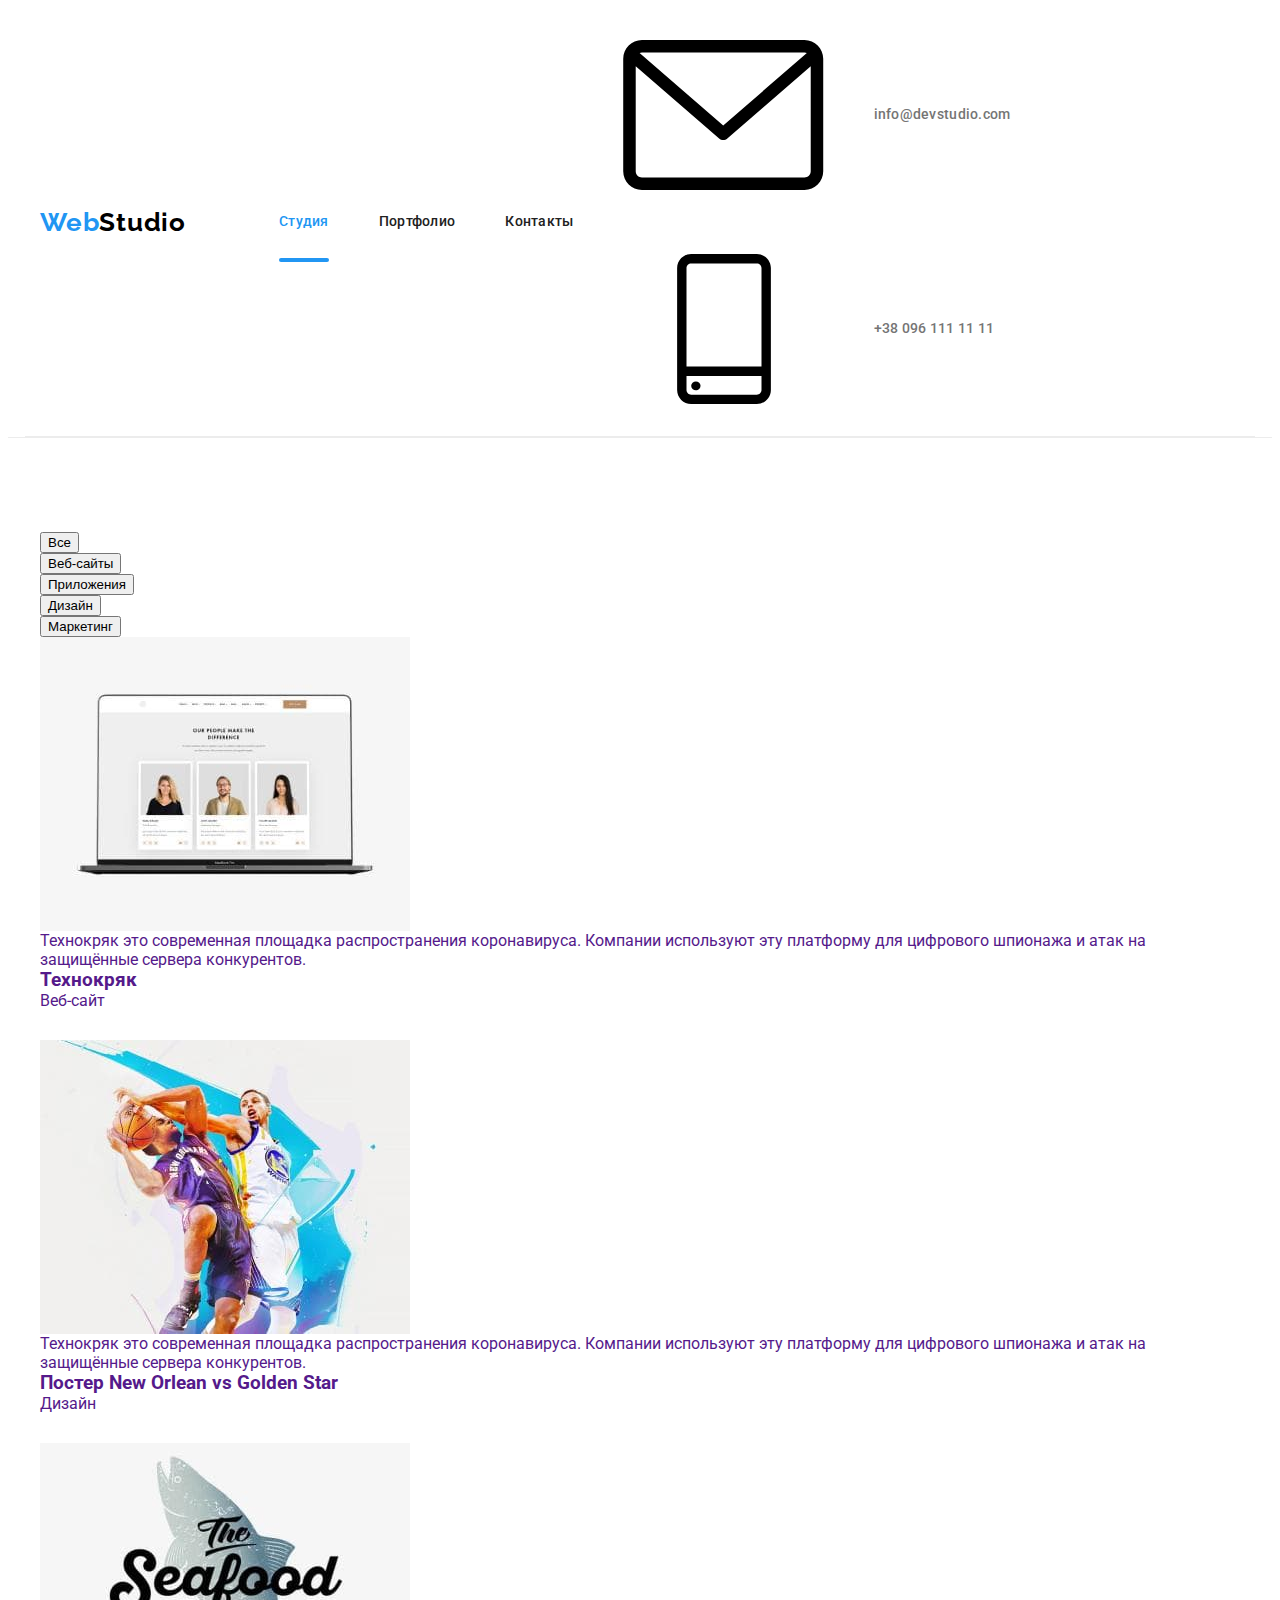
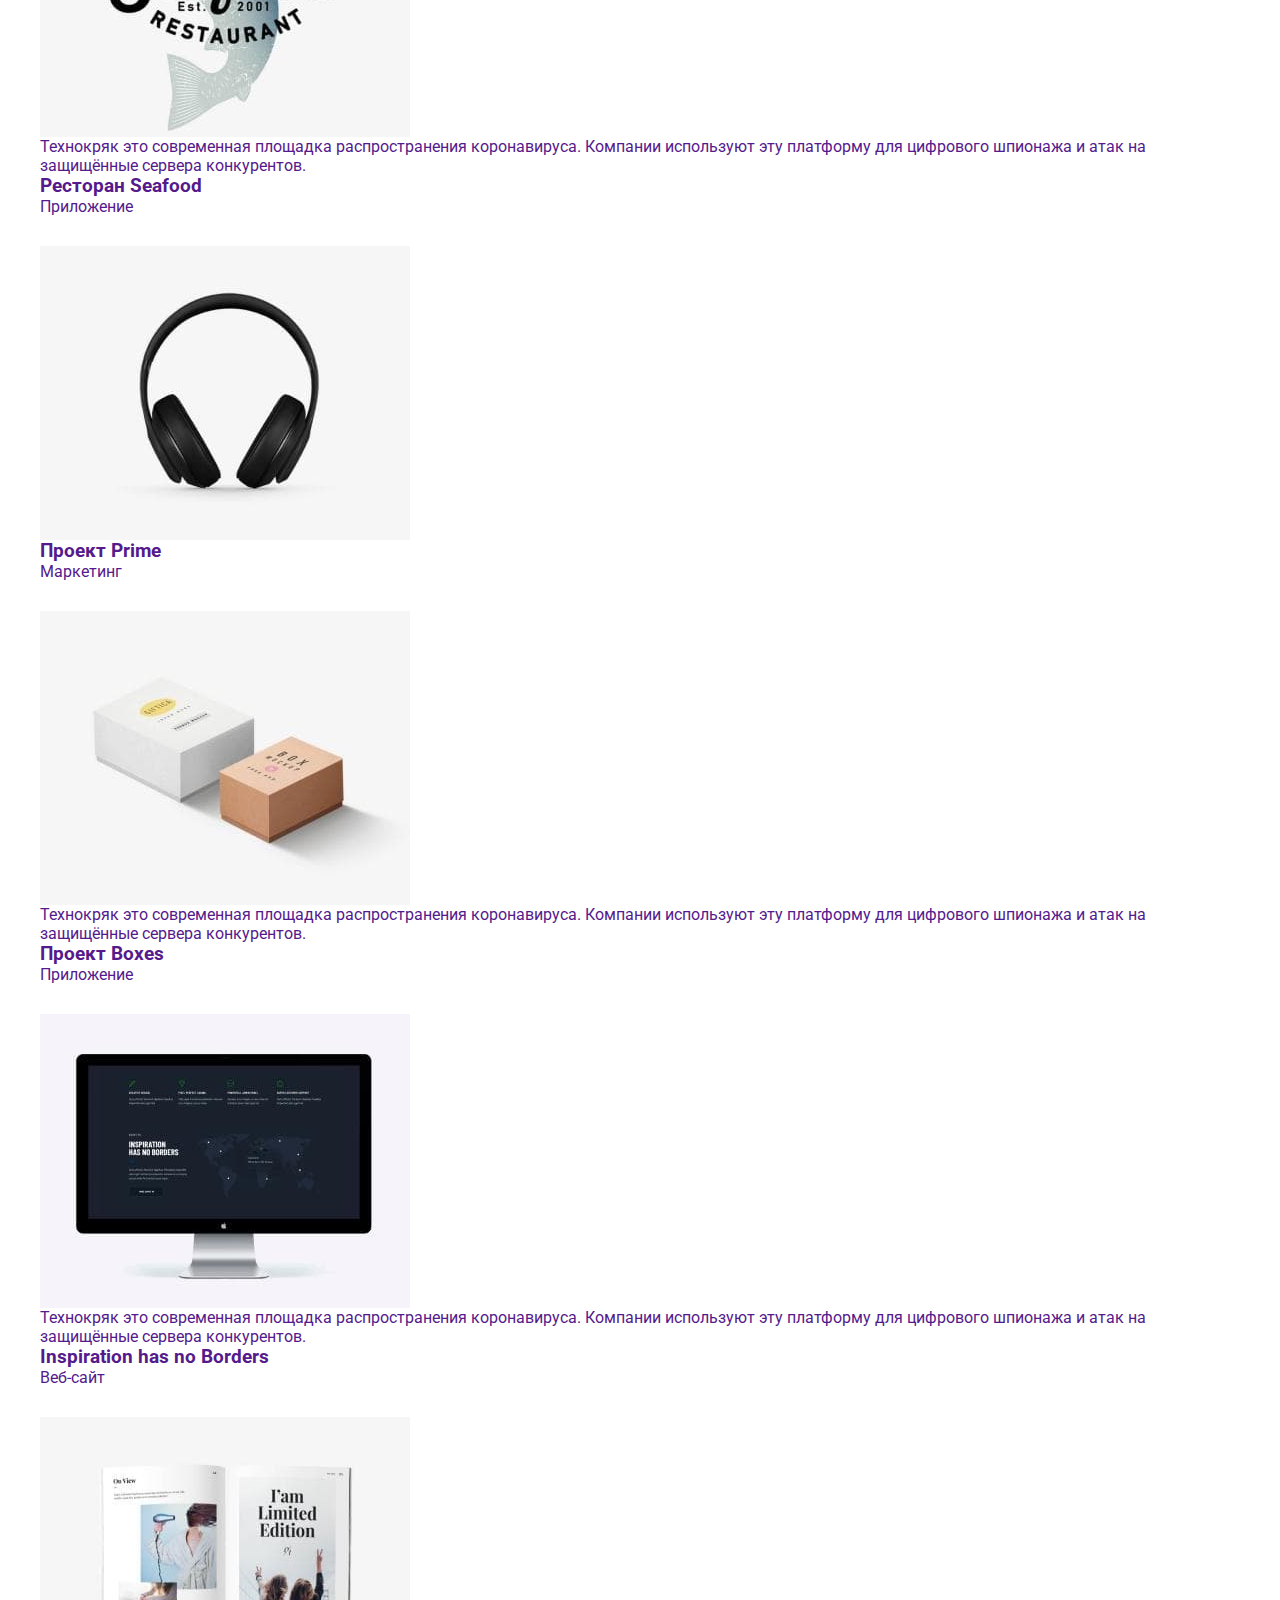
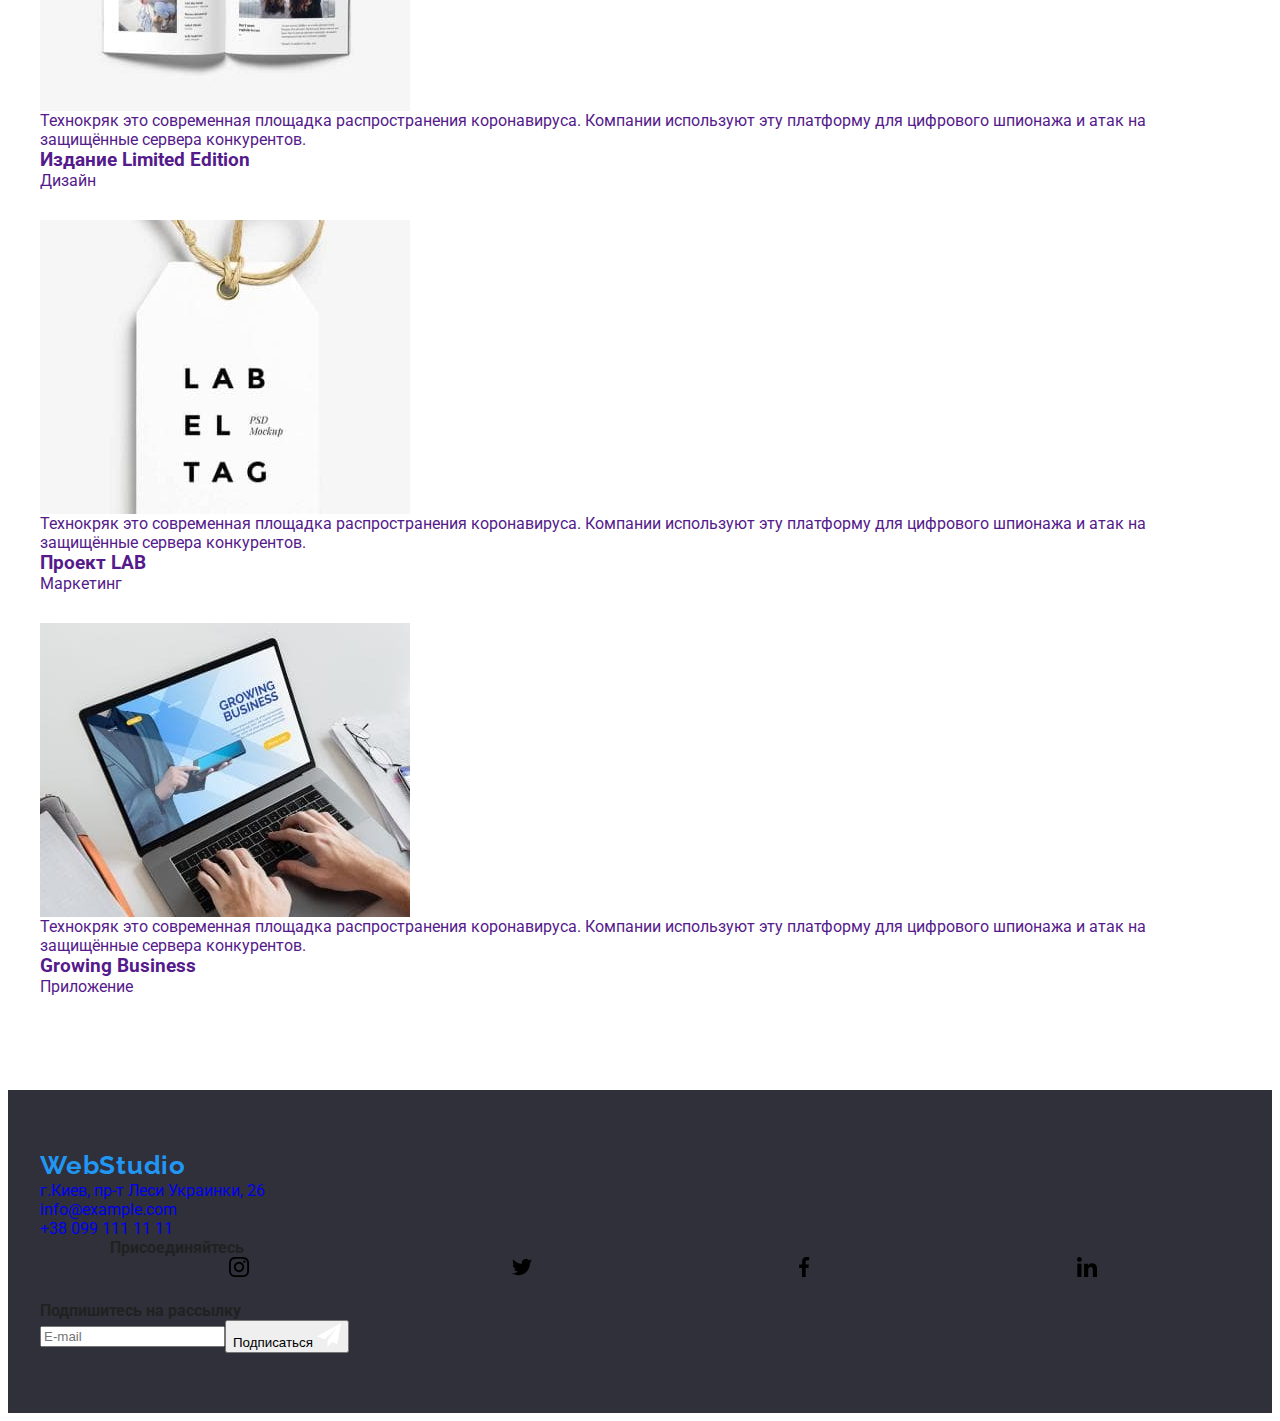
==== commit be86d40e: "adds all sections on sass" ====
--- a/portfolio.html
+++ b/portfolio.html
@@ -14,34 +14,47 @@
 </head>
 <body>
      <!---шапка сайта-->
-    <header class="header">
-      <div class="container">
-      <nav class="navigation-for-pages">
-          <a href="./index.html" lang="en" class="logo link animate__heartBeat">Web<span class="change-first">Studio</span></a>    
-          <ul class="main-pages">
-            <li class="list list-pages"><a href="./index.html" class="main-pages-link decoration-changes link">Студия</a></li>
-            <li class="list list-pages"><a href="./portfolio.html" class="main-pages-link link current">Портфолио</a></li>
-            <li class="list list-pages"><a href="" class="main-pages-link decoration-changes link">Контакты</a></li>
-          </ul>
-      </nav>    
-      <ul class="first-adress-text"> 
-        <li class="list for-contacts">
-          <a href="mailto:info@devstudio.com" class="phone link email">
-            <svg class="icon-contacts-letter">
-              <use href="./images/symbol-defs.svg#letter"></use>
-            </svg>
-            info@devstudio.com</a>
-        </li>
-        <li class="list for-contacts">
-          <a href="tel:+380961111111" class="phone link tell">
-            <svg class="icon-contacts-smartphone">
-              <use href="./images/symbol-defs.svg#smartphone"></use>
-            </svg>
-            +38 096 111 11 11</a>
-        </li>
-      </ul> 
-        </div>
+     <header class="header">  
+      <div class="container header"> 
+
+        <nav class="navigation">
+            <a href="./index.html" lang="en" class="logo link animate__fadeInTopLeft">
+              Web<span class="logo--change-first">Studio</span></a>  
+
+            <ul class="navigation__main-pages">
+              <li class="navigation__list-pages list">
+                <a href="./index.html"
+                 class="navigation__main-pages-link link navigation__main-pages-link--current">
+                 Студия</a></li>
+              <li class="list navigation__list-pages">
+                <a href="./portfolio.html" class="navigation__main-pages-link navigation__main-pages-link--decoration link">
+                  Портфолио</a></li>
+              <li class="list navigation__list-pages">
+                <a href="" class="navigation__main-pages-link decoration-changes link">Контакты</a></li>
+            </ul>
+        </nav>    
+
+            <ul class="first-address"> 
+              <li class="first-address__for-contacts list">
+                <a href="mailto:info@devstudio.com" 
+                class="first-address__phone link first-address__phone--email">
+                  <svg class="first-address__icon-contacts-letter">
+                    <use href="./images/symbol-defs.svg#letter"></use>
+                  </svg>
+                  info@devstudio.com</a>
+              </li>
+              <li class="list first-address__for-contacts">
+                <a href="tel:+380961111111" 
+                class="first-address__phone link first-address__phone--tell">
+                  <svg class="first-address__icon-contacts-smartphone">
+                    <use href="./images/symbol-defs.svg#smartphone"></use>
+                  </svg>
+                  +38 096 111 11 11</a>
+              </li>
+            </ul> 
+          </div>
     </header>
+
     <main>
         <!--ссылки на ресурсы-->
         <section class="filters">
@@ -67,137 +80,137 @@
           
             <ul class="projects">
                 <li class="list projects__card">                  
-                  <a href="" class="link projects-link">
-                   <div class="wrapper-projects-card">
+                  <a href="" class="link projects__link">
+                   <div class="wrapper-overlay">
                      <img src="./images/images-portfolio/1techno-kryak.jpg" alt="Три человека" width="370" height="294">   
-                     <p class="overlay">
+                     <p class="wrapper-overlay__text">
                        Технокряк это современная площадка распространения коронавируса. 
                        Компании используют эту платформу для цифрового шпионажа и атак на защищённые сервера конкурентов.
                       </p>                    
                     </div>                  
-                    <div class="text-cards">
-                    <h3 class="subtitle">Технокряк</h3>
-                    <p class="projects-paragraph">Веб-сайт</p>
+                    <div class="meta-block">
+                    <h3 class="meta-block__subtitle">Технокряк</h3>
+                    <p class="meta-block__text">Веб-сайт</p>
                   </div>
                   </a>
                 </li>
                 <li class="list projects__card"> 
-                   <a href="" class="link projects-link">
-                    <div class="wrapper-projects-card">
+                   <a href="" class="link projects__link">
+                    <div class="wrapper-overlay">
                       <img src="./images/images-portfolio/2golden-star.jpg" alt="Баскетболисты" width="370" height="294">
-                      <p class="overlay">
+                      <p class="wrapper-overlay__text">
                         Технокряк это современная площадка распространения коронавируса. 
                         Компании используют эту платформу для цифрового шпионажа и атак на защищённые сервера конкурентов.
                        </p>  
                     </div>
-                    <div class="text-cards">
-                      <h3 class="subtitle">Постер New Orlean vs Golden Star</h3>
-                    <p class="projects-paragraph">Дизайн</p>
+                    <div class="meta-block">
+                      <h3 class="meta-block__subtitle">Постер New Orlean vs Golden Star</h3>
+                    <p class="meta-block__text">Дизайн</p>
                   </div> 
                    </a> 
                 </li>
                 <li class="list projects__card">
                   <a href="" class="link projects-link">
-                    <div class="wrapper-projects-card">
+                    <div class="wrapper-overlay">
                       <img src="./images/images-portfolio/3seafood.jpg" alt="Эмблема ресторана Seafood" width="370" height="294">
-                      <p class="overlay">
+                      <p class="wrapper-overlay__text">
                         Технокряк это современная площадка распространения коронавируса. 
                         Компании используют эту платформу для цифрового шпионажа и атак на защищённые сервера конкурентов.
                        </p>  
                     </div>
-                    <div class="text-cards">
-                      <h3 class="subtitle">Ресторан Seafood</h3>
-                    <p class="projects-paragraph">Приложение</p>
+                    <div class="meta-block">
+                      <h3 class="meta-block__subtitle">Ресторан Seafood</h3>
+                    <p class="meta-block__text">Приложение</p>
                   </div> 
                   </a>                
                 </li>
                 <li class="list projects__card">
-                  <a href="" class="link projects-link">
-                   <div class="wrapper-projects-card">
+                  <a href="" class="link projects__link">
+                   <div class="wrapper-overlay">
                      <img src="./images/images-portfolio/4prime.jpg" alt="Наушники" width="370" height ="294">
                      <p class="overlay">
                       Технокряк это современная площадка распространения коронавируса. 
                       Компании используют эту платформу для цифрового шпионажа и атак на защищённые сервера конкурентов.
                      </p>  
                     </div>
-                    <div class="text-cards">
-                       <h3 class="subtitle">Проект Prime</h3>
-                    <p class="projects-paragraph">Маркетинг</p>
-                  </div>
-                  </a>
-                </li>
-                <li class="list projects__card">
-                  <a href="" class="link projects-link">
-                   <div class="wrapper-projects-card">
+                    <div class="meta-block">
+                       <h3 class="meta-block__subtitle">Проект Prime</h3>
+                    <p class="meta-block__text">Маркетинг</p>
+                  </div>
+                  </a>
+                </li>
+                <li class="list projects__card">
+                  <a href="" class="link projects__link">
+                   <div class="wrapper-overlay">
                      <img src="./images/images-portfolio/5boxes.jpg" alt="Две коробки" width="370" height="294">
-                     <p class="overlay">
-                      Технокряк это современная площадка распространения коронавируса. 
-                      Компании используют эту платформу для цифрового шпионажа и атак на защищённые сервера конкурентов.
-                     </p>  
-                    </div>
-                   <div class="text-cards">
-                     <h3 class="subtitle">Проект Boxes</h3>
-                    <p class="projects-paragraph">Приложение</p>
+                     <p class="wrapper-overlay__text">
+                      Технокряк это современная площадка распространения коронавируса. 
+                      Компании используют эту платформу для цифрового шпионажа и атак на защищённые сервера конкурентов.
+                     </p>  
+                    </div>
+                   <div class="meta-block">
+                     <h3 class="meta-block__subtitle">Проект Boxes</h3>
+                    <p class="meta-block__text">Приложение</p>
                   </div> 
                   </a>
                 </li>
                 <li class="list projects__card">
-                  <a href="" class="link projects-link">
-                  <div class="wrapper-projects-card">
+                  <a href="" class="link projects__link">
+                  <div class="wrapper-overlay">
                     <img src="./images/images-portfolio/6no-borders.jpg" alt="Монитор" width="370" height="294">
-                    <p class="overlay">
+                    <p class="wrapper-overlay__text">
                       Технокряк это современная площадка распространения коронавируса. 
                       Компании используют эту платформу для цифрового шпионажа и атак на защищённые сервера конкурентов.
                      </p>  
                   </div>  
-                  <div class="text-cards">
-                    <h3 class="subtitle">Inspiration has no Borders</h3>
-                    <p class="projects-paragraph">Веб-сайт</p>
-                  </div>
-                  </a>
-                </li>
-                <li class="list projects__card">
-                  <a href="" class="link projects-link">
-                  <div class="wrapper-projects-card">
+                  <div class="meta-block">
+                    <h3 class="meta-block__subtitle">Inspiration has no Borders</h3>
+                    <p class="meta-block__text">Веб-сайт</p>
+                  </div>
+                  </a>
+                </li>
+                <li class="list projects__card">
+                  <a href="" class="link projects__link">
+                  <div class="wrapper-overlay">
                     <img src="./images/images-portfolio/7limited-edition.jpg" alt="Журнал Limited Edition" width="370" height="294">
-                    <p class="overlay">
+                    <p class="wrapper-overlay__text">
                       Технокряк это современная площадка распространения коронавируса. 
                       Компании используют эту платформу для цифрового шпионажа и атак на защищённые сервера конкурентов.
                      </p>  
                   </div> 
-                   <div class="text-cards">
-                     <h3 class="subtitle">Издание Limited Edition</h3>
-                    <p class="projects-paragraph">Дизайн</p>
-                  </div>
-                  </a>
-                </li>
-                <li class="list projects__card">
-                  <a href="" class="link projects-link">
-                  <div class="wrapper-projects-card">
+                   <div class="meta-block">
+                     <h3 class="meta-block__subtitle">Издание Limited Edition</h3>
+                    <p class="meta-block__text">Дизайн</p>
+                  </div>
+                  </a>
+                </li>
+                <li class="list projects__card">
+                  <a href="" class="link projects__link">
+                  <div class="wrapper-overlay">
                     <img src="./images/images-portfolio/8project-lab.jpg" alt="Лейбл проекта LAB" width="370" height="294">
-                    <p class="overlay">
-                      Технокряк это современная площадка распространения коронавируса. 
-                      Компании используют эту платформу для цифрового шпионажа и атак на защищённые сервера конкурентов.
-                     </p>  
-                    </div>
-                    <div class="text-cards">
-                      <h3 class="subtitle">Проект LAB</h3>
-                    <p class="projects-paragraph">Маркетинг</p>
+                    <p class="wrapper-overlay__text">
+                      Технокряк это современная площадка распространения коронавируса. 
+                      Компании используют эту платформу для цифрового шпионажа и атак на защищённые сервера конкурентов.
+                     </p>  
+                    </div>
+                    <div class="meta-block">
+                      <h3 class="meta-block__subtitle">Проект LAB</h3>
+                    <p class="meta-block__text">Маркетинг</p>
                   </div>
                   </a> 
                 </li>
                 <li class="list projects__card">
-                  <a href="" class="link projects-link">
-                  <div class="wrapper-projects-card"> 
+                  <a href="" class="link projects__link">
+                  <div class="wrapper-overlay"> 
                    <img src="./images/images-portfolio/9growing-business.jpg" alt="Ноутбук" width="370"  height="294">
-                   <p class="overlay">
+                   <p class="wrapper-overlay__text">
                     Технокряк это современная площадка распространения коронавируса. 
                     Компании используют эту платформу для цифрового шпионажа и атак на защищённые сервера конкурентов.
                    </p>  
                   </div>
-                   <div class="text-cards">
-                     <h3 class="subtitle">Growing Business</h3>
-                    <p class="projects-paragraph">Приложение</p>
+                   <div class="meta-block">
+                     <h3 class="meta-block__subtitle">Growing Business</h3>
+                    <p class="meta-block__text">Приложение</p>
                   </div>
                   </a>
                 </li>
@@ -206,78 +219,83 @@
         </section>
     </main>
 
-    <footer class="footer">
+     <!--подвал-->
+     <footer class="footer">
       <div class="container">  
-        <div class="footer-box">
-          <div class="footer-class">   
-        <a href="./index.html" lang="en" class="logo link web-footer">Web<span class="change-second">Studio</span></a>
+        <div class="footer__general-box">
+          <div class="footer__address-box">   
+        <a href="./index.html" lang="en" class="logo link logo--footer">
+          Web<span class="logo--change-second">Studio</span></a>
         <!---адрес--> 
         <address class="address">
-           <ul class="address-text">
-            <li class="list footer-contacts">
+           <ul class="address__list">
+            <li class="list address__contacts">
               <a href="https://goo.gl/maps/VTNjZpvYat5TJ8QY6" target="_blank" rel="noopener noreferrer" 
-              class="location-link link">
+              class="address__location-link link">
               г.Киев, пр-т Леси Украинки, 26</a>
             </li>
-            <li class="list footer-contacts">
-              <a href="mailto:info@example.com" lang="en" class="phone-link link">info@example.com</a>
+            <li class="list address__contacts">
+              <a href="mailto:info@example.com" lang="en"
+               class="address__contact-link link">info@example.com</a>
             </li>
-            <li class="list footer-contacts">
-              <a href="tel:+380991111111" class="phone-link link">+38 099 111 11 11</a>
+            <li class="list address__contacts">
+              <a href="tel:+380991111111" class="address__contact-link link">+38 099 111 11 11</a>
             </li>
           </ul>   
         </address>
         </div>  
+  
        <!--join-us  -->
-       <div class="join">
+        <div class="join">
         <h2 class="visually-hidden">join to us</h2>
-        <p class="join-text"><strong>Присоединяйтесь</strong></p>
-        <ul class="social-list join-list">
-          <li class="list social-items join-items">
-            <a href="" class="social-link join-link link">
-            <svg class="social-icon" width="20" height="20">
+        <p class="join__text"><strong>Присоединяйтесь</strong></p>
+        
+        <ul class="social-list social-list--margin">
+          <li class="list social_list__items social_list__items--margin">
+            <a href="" class="social-link social-link--footer-identity link ">
+            <svg class="social-link__icon" width="20" height="20">
               <use href="./images/symbol-defs.svg#instagram"></use>
             </svg>
           </a>
           </li>
-        <li class="list social-items join-items">
-         <a href="" class="social-link join-link link"> 
-           <svg class="social-icon" width="20" height="20">
+        <li class="list social_list__items social_list__items--margin">
+         <a href="" class="social-link social-link--footer-identity link"> 
+           <svg class="social-link__icon" width="20" height="20">
             <use href="./images/symbol-defs.svg#twitter"></use>
           </svg>
         </a>
         </li>
-        <li class="list social-items join-items">
-          <a href="" class="social-link join-link link">
-          <svg  class="social-icon" width="20" height="20">
+        <li class="list social_list__items social_list__items--margin">
+          <a href="" class="social-link social-link--footer-identity link">
+          <svg  class="social-link__icon" width="20" height="20">
             <use href="./images/symbol-defs.svg#facebook"></use>
           </svg>
         </a>
         </li>
-        <li class="list social-items join-items">
-          <a href="" class="social-link join-link link">
-          <svg  class="social-icon" width="20" height="20">
+        <li class="list social_list__items social_list__items--margin">
+          <a href="" class="social-link social-link--footer-identity link">
+          <svg  class="social-link__icon" width="20" height="20">
             <use href="./images/symbol-defs.svg#linkedin"></use>
           </svg>
           </a>
         </li>
        </ul>
       </div>
-
-       <!-- subscription-form -->
-    <div class="subscription">
-      <b class="subscription-title">Подпишитесь на рассылку</b>
-      <form class="sign-up">
-        <input type="email" name="email" class="sign-up-email" placeholder="E-mail">
-        <button type="submit" class="sign-up-btn">Подписаться 
-         <svg class="icon-send" width="24" height="24">
-           <use href="./images/symbol-defs.svg#icon-send"></use>
-         </svg>  
-        </button>
-      </form>
-    </div>
+      <!-- subscription-form -->
+      <div class="subscription">
+        <b class="subscription__title">Подпишитесь на рассылку</b>
+        <form class="sign-up">
+          <input type="email" name="email" class="sign-up__email" placeholder="E-mail">
+          <button type="submit" class="sign-up__btn">Подписаться 
+           <svg class="sign-up__icon-send" width="24" height="24">
+             <use href="./images/symbol-defs.svg#icon-send"></use>
+           </svg>  
+          </button>
+        </form>
+      </div>
+  
       </div>
     </div> 
-     </footer> 
+    </footer>
     </body>
 </html>
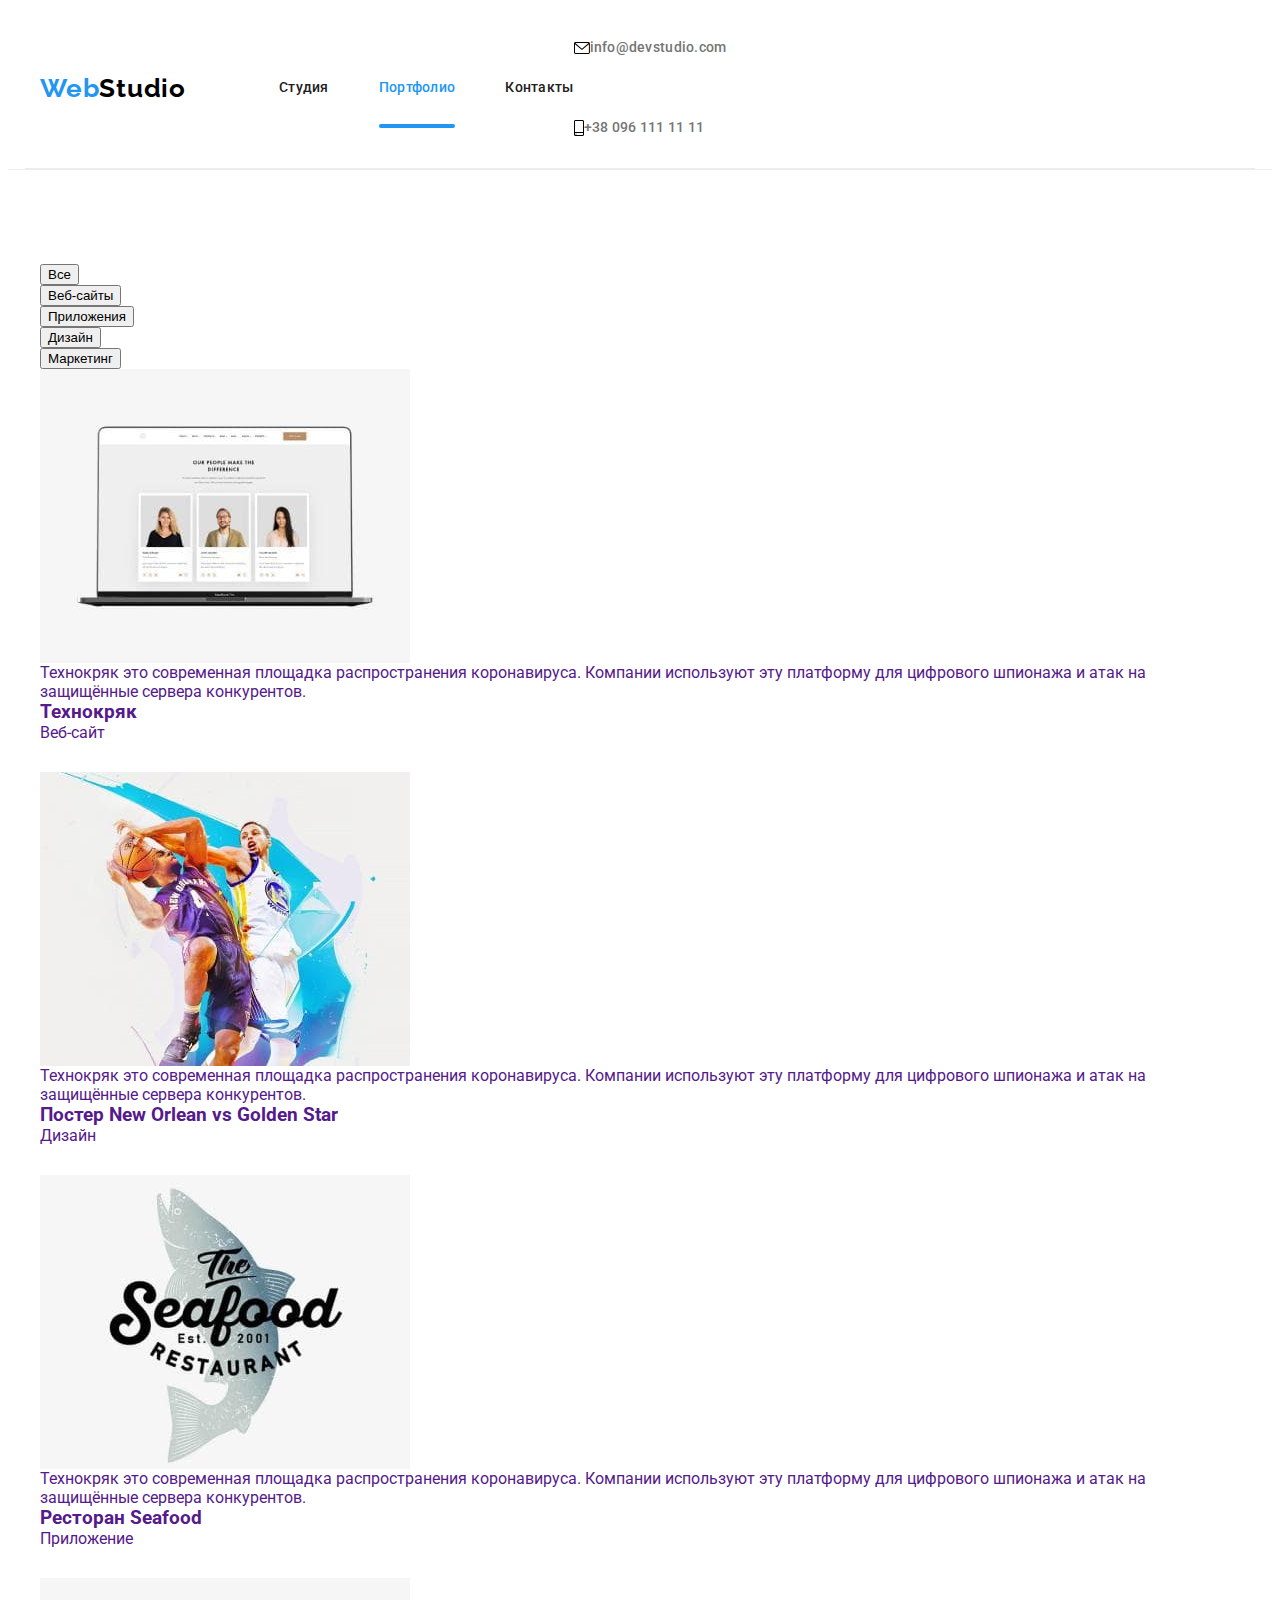
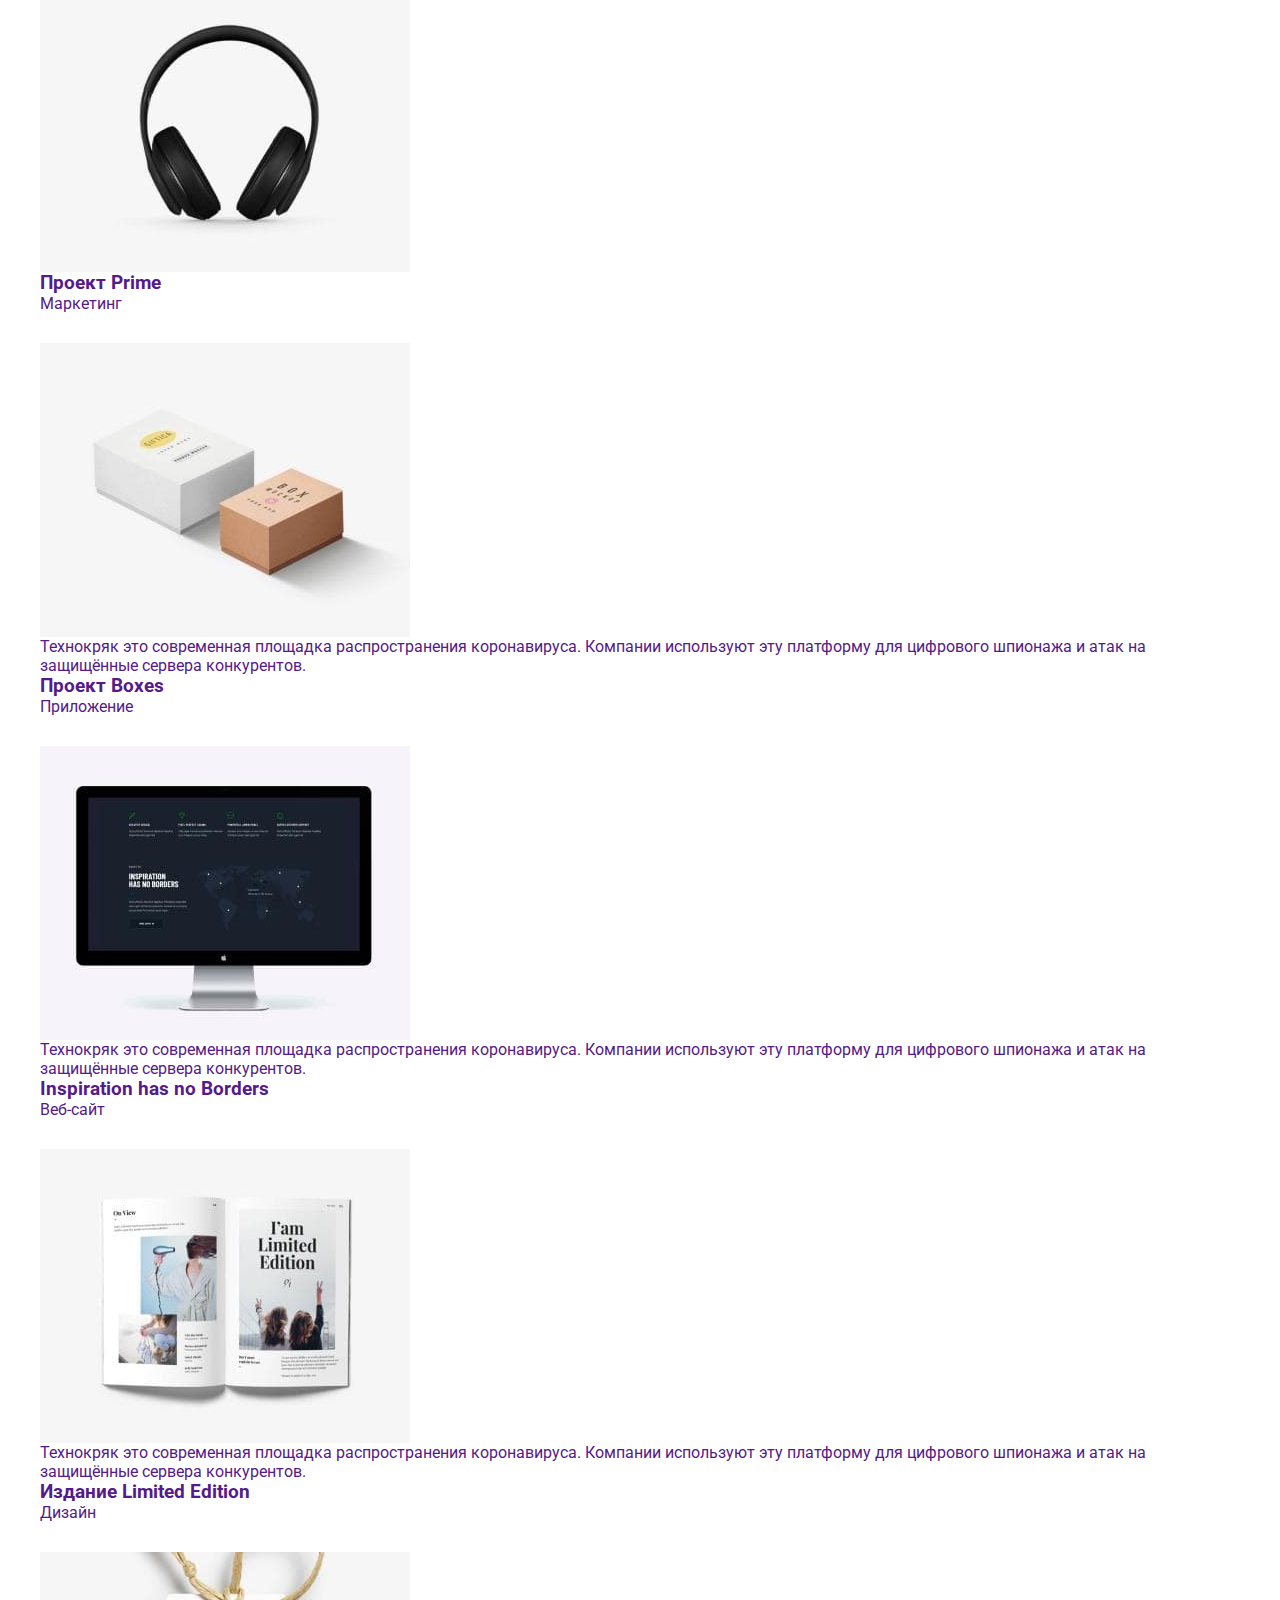
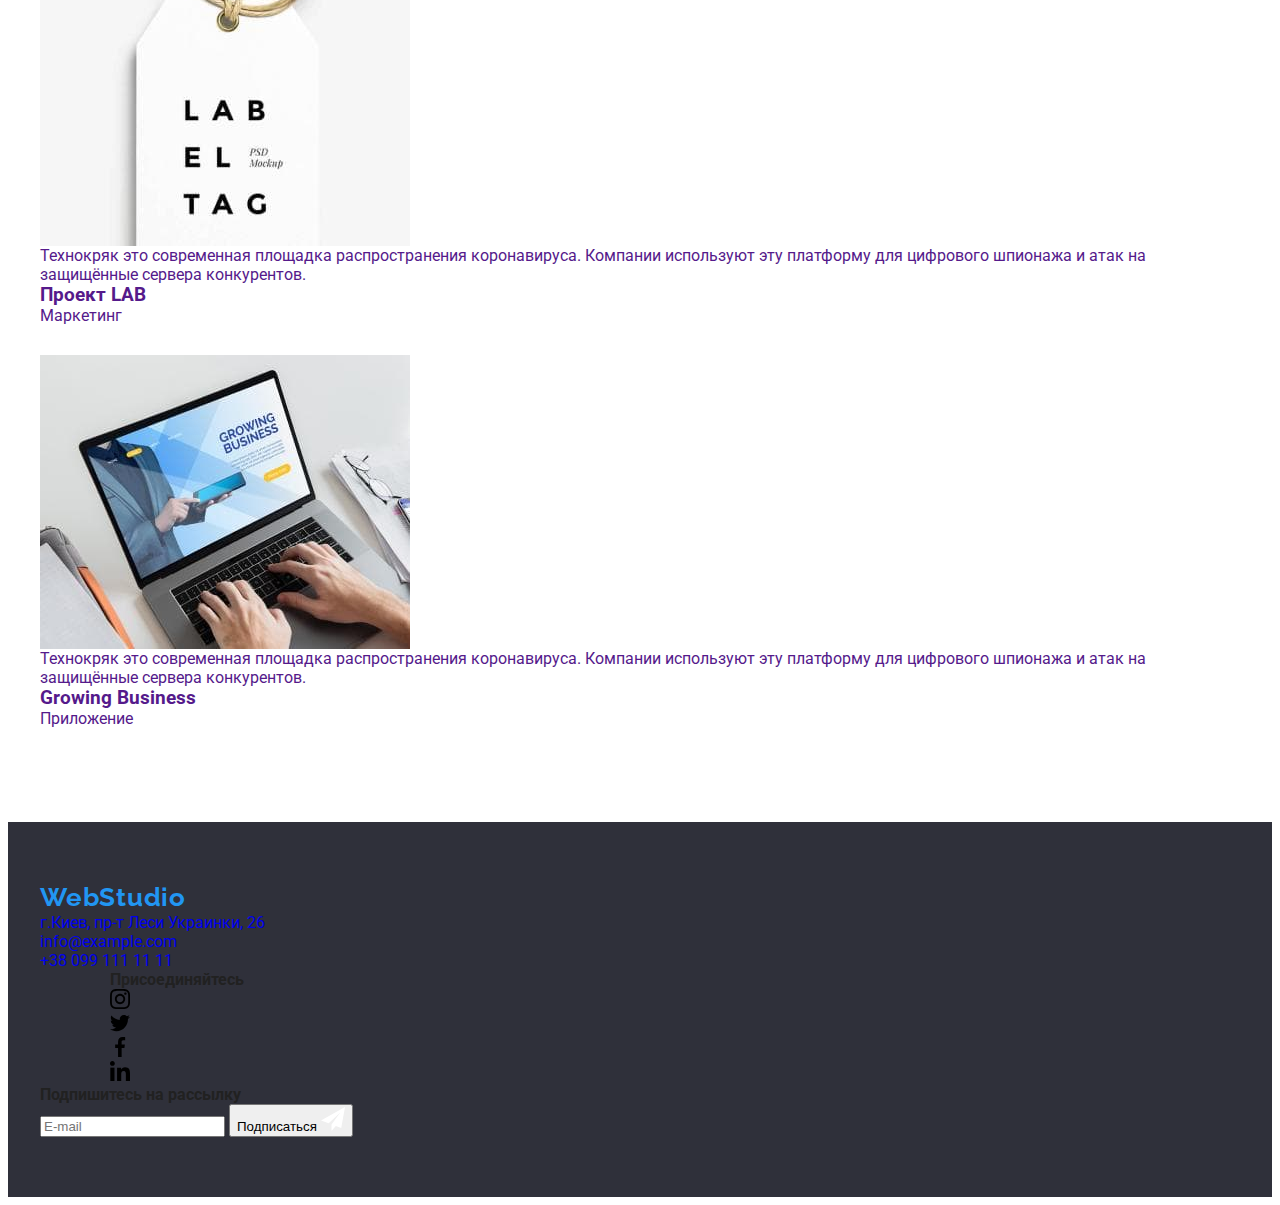
==== commit 7ddec123: "micro correct" ====
--- a/portfolio.html
+++ b/portfolio.html
@@ -8,7 +8,7 @@
     <link rel="preconnect" href="https://fonts.gstatic.com">
     <link href="https://fonts.googleapis.com/css2?family=Raleway:wght@700&family=Roboto:wght@400;500;700;900&display=swap" rel="stylesheet">
     <link rel="stylesheet" href="https://cdnjs.cloudflare.com/ajax/libs/animate.css/4.1.1/animate.min.css"/>
-    <link rel="stylesheet" href="./css/styles.css">
+    <!-- <link rel="stylesheet" href="./css/styles.css"> -->
     <link rel="stylesheet" href="./css/portfolio.min.css">
     <title>Портфолио</title>
 </head>
@@ -24,13 +24,13 @@
             <ul class="navigation__main-pages">
               <li class="navigation__list-pages list">
                 <a href="./index.html"
-                 class="navigation__main-pages-link link navigation__main-pages-link--current">
+                 class="navigation__main-pages-link link navigation__main-pages-link--decoration">
                  Студия</a></li>
               <li class="list navigation__list-pages">
-                <a href="./portfolio.html" class="navigation__main-pages-link navigation__main-pages-link--decoration link">
+                <a href="./portfolio.html" class="navigation__main-pages-link navigation__main-pages-link--current link">
                   Портфолио</a></li>
               <li class="list navigation__list-pages">
-                <a href="" class="navigation__main-pages-link decoration-changes link">Контакты</a></li>
+                <a href="" class="navigation__main-pages-link navigation__main-pages-link--decoration link">Контакты</a></li>
             </ul>
         </nav>    
 
@@ -38,7 +38,7 @@
               <li class="first-address__for-contacts list">
                 <a href="mailto:info@devstudio.com" 
                 class="first-address__phone link first-address__phone--email">
-                  <svg class="first-address__icon-contacts-letter">
+                  <svg class="first-address__icon-contacts-letter" width="16" height="12">
                     <use href="./images/symbol-defs.svg#letter"></use>
                   </svg>
                   info@devstudio.com</a>
@@ -46,7 +46,7 @@
               <li class="list first-address__for-contacts">
                 <a href="tel:+380961111111" 
                 class="first-address__phone link first-address__phone--tell">
-                  <svg class="first-address__icon-contacts-smartphone">
+                  <svg class="first-address__icon-contacts-smartphone" width="10" height="16">
                     <use href="./images/symbol-defs.svg#smartphone"></use>
                   </svg>
                   +38 096 111 11 11</a>
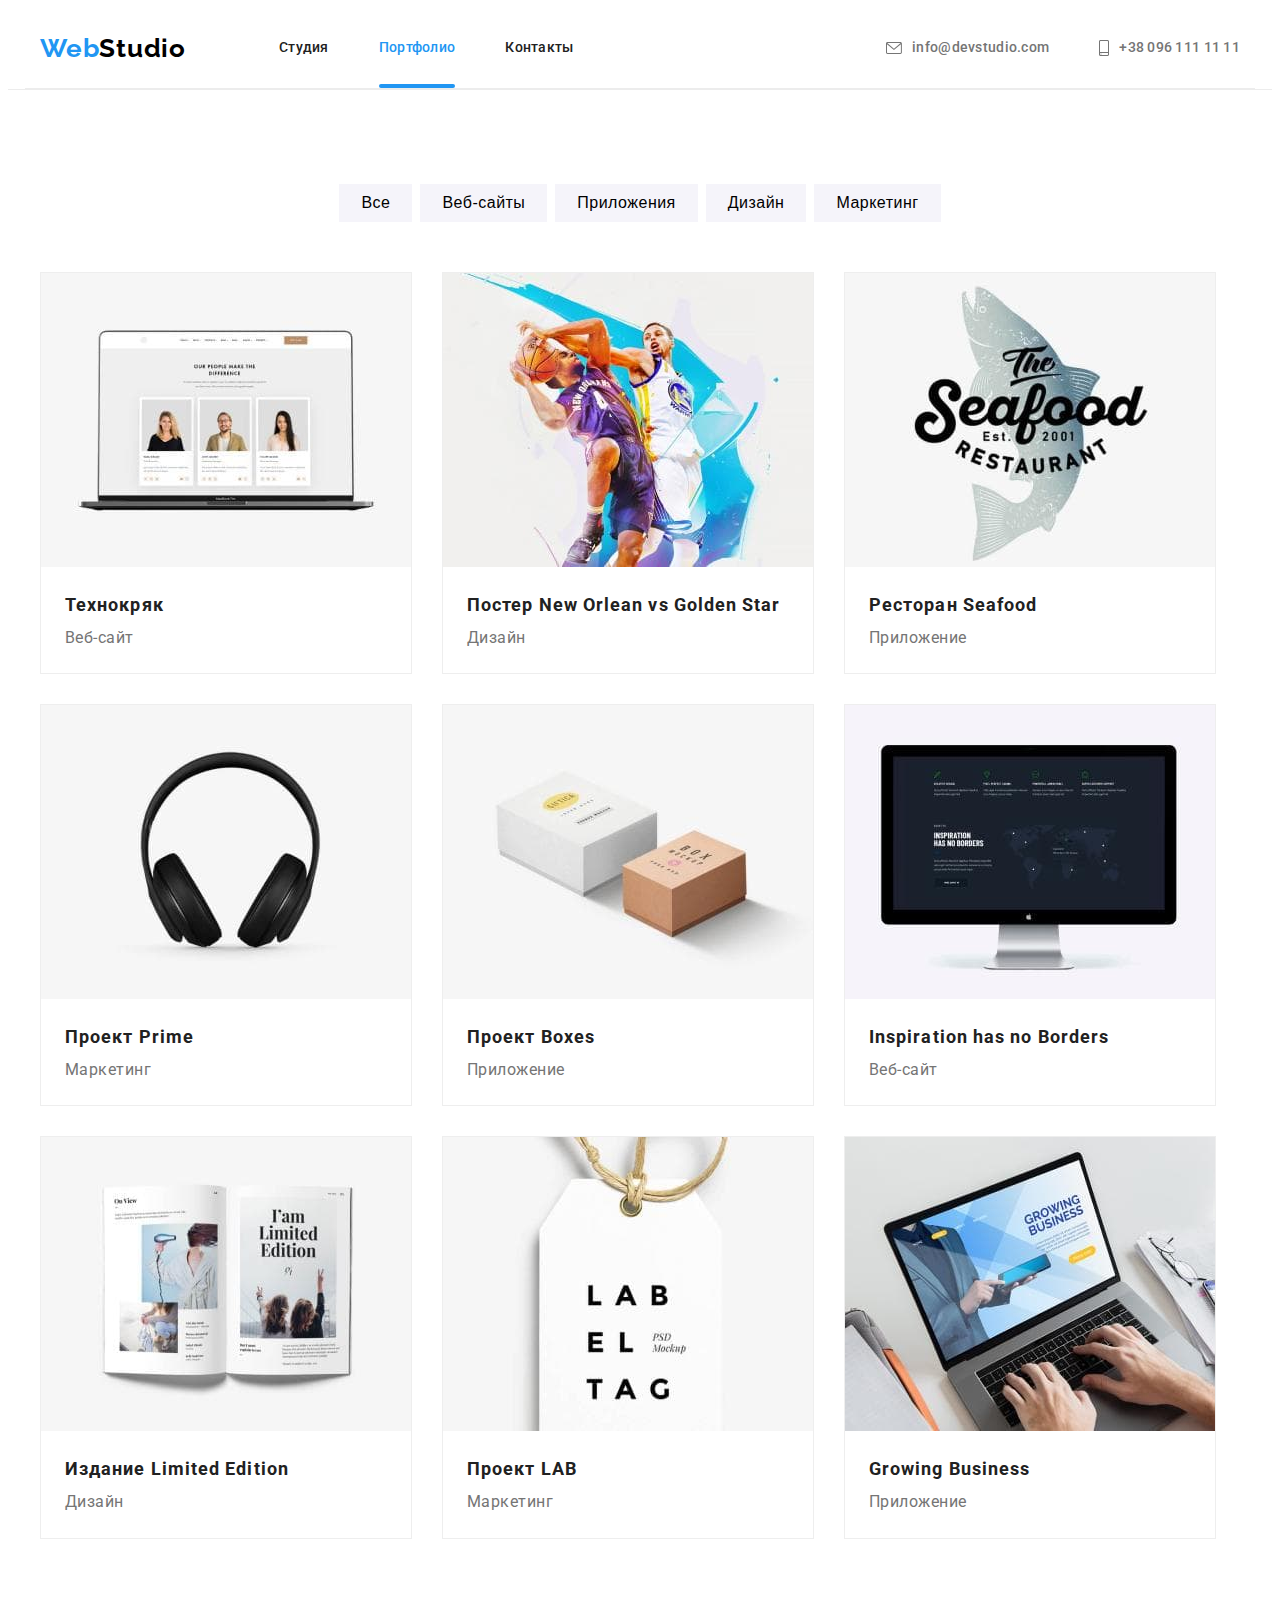
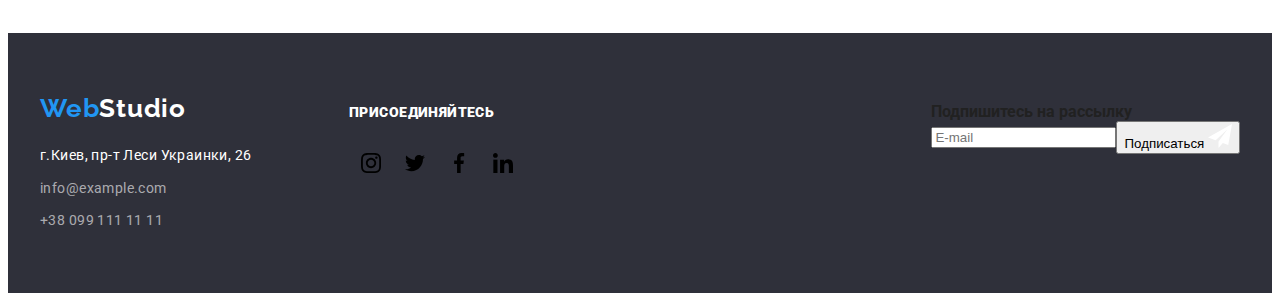
==== commit c7221050: "corrects classes" ====
--- a/portfolio.html
+++ b/portfolio.html
@@ -8,8 +8,8 @@
     <link rel="preconnect" href="https://fonts.gstatic.com">
     <link href="https://fonts.googleapis.com/css2?family=Raleway:wght@700&family=Roboto:wght@400;500;700;900&display=swap" rel="stylesheet">
     <link rel="stylesheet" href="https://cdnjs.cloudflare.com/ajax/libs/animate.css/4.1.1/animate.min.css"/>
-    <!-- <link rel="stylesheet" href="./css/styles.css"> -->
     <link rel="stylesheet" href="./css/portfolio.min.css">
+    <link rel="stylesheet" href="./css/main.min.css">
     <title>Портфолио</title>
 </head>
 <body>
@@ -110,7 +110,7 @@
                    </a> 
                 </li>
                 <li class="list projects__card">
-                  <a href="" class="link projects-link">
+                  <a href="" class="link projects__link">
                     <div class="wrapper-overlay">
                       <img src="./images/images-portfolio/3seafood.jpg" alt="Эмблема ресторана Seafood" width="370" height="294">
                       <p class="wrapper-overlay__text">
@@ -128,7 +128,7 @@
                   <a href="" class="link projects__link">
                    <div class="wrapper-overlay">
                      <img src="./images/images-portfolio/4prime.jpg" alt="Наушники" width="370" height ="294">
-                     <p class="overlay">
+                     <p class="wrapper-overlay__text">
                       Технокряк это современная площадка распространения коронавируса. 
                       Компании используют эту платформу для цифрового шпионажа и атак на защищённые сервера конкурентов.
                      </p>  
@@ -251,28 +251,28 @@
         <p class="join__text"><strong>Присоединяйтесь</strong></p>
         
         <ul class="social-list social-list--margin">
-          <li class="list social_list__items social_list__items--margin">
+          <li class="list social-list__items social-list__items--margin">
             <a href="" class="social-link social-link--footer-identity link ">
             <svg class="social-link__icon" width="20" height="20">
               <use href="./images/symbol-defs.svg#instagram"></use>
             </svg>
           </a>
           </li>
-        <li class="list social_list__items social_list__items--margin">
+        <li class="list social-list__items social-list__items--margin">
          <a href="" class="social-link social-link--footer-identity link"> 
            <svg class="social-link__icon" width="20" height="20">
             <use href="./images/symbol-defs.svg#twitter"></use>
           </svg>
         </a>
         </li>
-        <li class="list social_list__items social_list__items--margin">
+        <li class="list social-list__items social-list__items--margin">
           <a href="" class="social-link social-link--footer-identity link">
           <svg  class="social-link__icon" width="20" height="20">
             <use href="./images/symbol-defs.svg#facebook"></use>
           </svg>
         </a>
         </li>
-        <li class="list social_list__items social_list__items--margin">
+        <li class="list social-list__items social-list__items--margin">
           <a href="" class="social-link social-link--footer-identity link">
           <svg  class="social-link__icon" width="20" height="20">
             <use href="./images/symbol-defs.svg#linkedin"></use>
--- a/css/portfolio.min.css
+++ b/css/portfolio.min.css
@@ -1,2 +1,2 @@
-:root{--main-font: "Roboto", sans-serif;--secondary-font: "Raleway", sans-serif;--accent-color: #2196F3;--main-color: #212121;--paragraph-color: #757575;--technical-color: #188CE8;--white-color: #fff;--backround-btn: #F5F4FA;--section-background: #2F303A;--letter-spacing: 0.03em;--font-weight-variable: 700;--font-size-predominate: 14px;--container-padding: 15px;--container-width: 1200px;--container-margin: 0 auto;--padding-of-section: 94px;--margin-in-section: 30px;--social-links-color: #AFB1B8;--overlay-cards-color: rgba(33, 150, 243, 0.9)}.link{text-decoration:none;display:block}.list{list-style:none}.address{font-style:normal}h1,h2,h3,h4,h5,h6,p{margin:0}Ul,li{margin:0;padding:0}img{display:block;max-width:100%}body{font-family:var(--main-font);color:var(--main-color);font-weight:400}.visually-hidden{position:absolute !important;clip:rect(1px 1px 1px 1px);clip:rect(1px, 1px, 1px, 1px);padding:0 !important;border:0 !important;height:1px !important;width:1px !important;overflow:hidden}.container{width:var(--container-width);margin:0 auto;padding-left:var(--container-padding);padding-right:var(--container-padding)}.header .container{display:-webkit-box;display:-ms-flexbox;display:flex;-webkit-box-align:center;-ms-flex-align:center;align-items:center}.header{border-bottom:1px solid #ececec}.navigation,.navigation__main-pages,.first-adress{display:-webkit-box;display:-ms-flexbox;display:flex;-webkit-box-align:center;-ms-flex-align:center;align-items:center}.navigation__list-pages:not(:last-child),.first-adress__for-contacts:not(:last-child){margin-right:50px}.first-adress{margin-left:auto}.first-adress__for-contacts:not(:last-child){margin-right:50px}.navigation__list-pages{position:relative}.navigation__list-pages:not(:last-child){margin-right:50px}.navigation__main-pages-link{font-weight:500;font-size:var(--font-size-predominate);line-height:1.14;letter-spacing:0.02em;color:var(--main-color);padding-top:32px;padding-bottom:32px;-webkit-transition:color transform 250ms cubic-bezier(0.4, 0, 0.2, 1);transition:color transform 250ms cubic-bezier(0.4, 0, 0.2, 1)}.navigation__main-pages-link:hover,.navigation__main-pages-link:focus{color:var(--accent-color)}.navigation__main-pages-link--current{color:var(--accent-color)}.navigation__main-pages-link--current::after,.navigation__main-pages-link--decoration::after{content:"";display:block;position:absolute;height:4px;width:100%;border-radius:2px;left:0px;bottom:0px;background-color:var(--accent-color)}.navigation__main-pages-link--decoration::after{opacity:0;-webkit-transform:scaleX(0);transform:scaleX(0);-webkit-transition:opacity 250ms cubic-bezier(0.4, 0, 0.2, 1),-webkit-transform 250ms cubic-bezier(0.4, 0, 0.2, 1) 100ms;transition:opacity 250ms cubic-bezier(0.4, 0, 0.2, 1),-webkit-transform 250ms cubic-bezier(0.4, 0, 0.2, 1) 100ms;transition:opacity 250ms cubic-bezier(0.4, 0, 0.2, 1),transform 250ms cubic-bezier(0.4, 0, 0.2, 1) 100ms;transition:opacity 250ms cubic-bezier(0.4, 0, 0.2, 1),transform 250ms cubic-bezier(0.4, 0, 0.2, 1) 100ms,-webkit-transform 250ms cubic-bezier(0.4, 0, 0.2, 1) 100ms}.navigation__main-pages-link--decoration:hover::after{opacity:1;-webkit-transform:scaleX(1);transform:scaleX(1)}.logo{margin-right:93px;-webkit-animation-duration:3000ms;animation-duration:3000ms;font-family:var(--secondary-font);font-weight:var(--font-weight-variable);font-size:26px;line-height:1.19;letter-spacing:var(--letter-spacing);color:var(--accent-color)}.logo--change-first{color:#000}.first-address__phone{padding-top:7px;padding-bottom:7px;font-weight:500;font-size:var(--font-size-predominate);line-height:1.14;letter-spacing:0.02em;color:var(--paragraph-color);padding-top:32px;padding-bottom:32px;-webkit-transition:color 250ms cubic-bezier(0.4, 0, 0.2, 1) 100ms;transition:color 250ms cubic-bezier(0.4, 0, 0.2, 1) 100ms}.first-address__phone:hover,.first-address__phone:focus{color:var(--accent-color)}.first-address__phone--email,.first-address__phone--tell{display:-webkit-box;display:-ms-flexbox;display:flex;-webkit-box-align:center;-ms-flex-align:center;align-items:center}.first-adress__for-contacts:hover .first-adress__phone,.first-adress__for-contacts:focus .first-adress__phone{-webkit-animation-name:heartBeat;animation-name:heartBeat;-webkit-animation-duration:2000ms;animation-duration:2000ms;-webkit-animation-timing-function:linear;animation-timing-function:linear}.first-adress__icon-contacts-letter,.first-adress__icon-contacts-smartphone{fill:currentColor}.first-adress__icon-contacts-letter{height:12px;width:16px;margin-right:10px}.first-adress__icon-contacts-smartphone{height:16px;width:10px;margin-right:10px}.filters{padding-top:var(--padding-of-section);padding-bottom:var(--padding-of-section)}.container .btn-of-filters{display:-webkit-box;display:-ms-flexbox;display:flex;-webkit-box-align:center;-ms-flex-align:center;align-items:center;-ms-flex-wrap:wrap;flex-wrap:wrap;margin-bottom:50px;-webkit-box-pack:center;-ms-flex-pack:center;justify-content:center}.list-filters:not(:last-child){margin-right:8px}.button-list{font-weight:500;font-size:16px;line-height:1.6;letter-spacing:var(--letter-spacing);background-color:var(--backround-btn);cursor:pointer;border:transparent;padding:6px 22px;-webkit-transition:color 250ms cubic-bezier(0.4, 0, 0.2, 1),background-color 250ms cubic-bezier(0.4, 0, 0.2, 1),-webkit-box-shadow 250ms cubic-bezier(0.4, 0, 0.2, 1);transition:color 250ms cubic-bezier(0.4, 0, 0.2, 1),background-color 250ms cubic-bezier(0.4, 0, 0.2, 1),-webkit-box-shadow 250ms cubic-bezier(0.4, 0, 0.2, 1);transition:color 250ms cubic-bezier(0.4, 0, 0.2, 1),background-color 250ms cubic-bezier(0.4, 0, 0.2, 1),box-shadow 250ms cubic-bezier(0.4, 0, 0.2, 1);transition:color 250ms cubic-bezier(0.4, 0, 0.2, 1),background-color 250ms cubic-bezier(0.4, 0, 0.2, 1),box-shadow 250ms cubic-bezier(0.4, 0, 0.2, 1),-webkit-box-shadow 250ms cubic-bezier(0.4, 0, 0.2, 1)}.button-list:hover,.button-list:focus{color:var(--white-color);background-color:var(--accent-color);-webkit-box-shadow:0px 3px 1px rgba(0,0,0,0.1),0px 1px 2px rgba(0,0,0,0.08),0px 2px 2px rgba(0,0,0,0.12);box-shadow:0px 3px 1px rgba(0,0,0,0.1),0px 1px 2px rgba(0,0,0,0.08),0px 2px 2px rgba(0,0,0,0.12)}.container>.projects{display:-webkit-box;display:-ms-flexbox;display:flex;-webkit-box-align:center;-ms-flex-align:center;align-items:center;-ms-flex-wrap:wrap;flex-wrap:wrap;margin-left:calc(-1 * var(--margin-in-section));margin-top:calc(-1 * var(--margin-in-section))}.projects>.list{margin-left:var(--margin-in-section);margin-top:var(--margin-in-section)}.projects>.projects-card{width:370px;border:1px solid #EEEEEE}.subtitle{font-weight:var(--font-weight-variable);font-size:18px;line-height:2;letter-spacing:0.06em;color:var(--main-color)}.text-cards{padding-top:20px;padding-bottom:20px;padding-left:24px;padding-right:auto}.projects-paragraph{font-size:16px;line-height:1.9;letter-spacing:var(--letter-spacing);color:var(--paragraph-color)}.projects-link:hover,.projects-link:focus{-webkit-box-shadow:0px 1px 1px rgba(0,0,0,0.12),0px 4px 4px rgba(0,0,0,0.06),1px 4px 6px rgba(0,0,0,0.16);box-shadow:0px 1px 1px rgba(0,0,0,0.12),0px 4px 4px rgba(0,0,0,0.06),1px 4px 6px rgba(0,0,0,0.16)}.wrapper-projects-card{position:relative;overflow:hidden}.projects-link:focus .overlay,.projects-link:hover .overlay{-webkit-transform:translateY(0);transform:translateY(0);opacity:1}.overlay{position:absolute;top:0;left:0;max-width:100%;height:100%;padding:63px 24px;background-color:var(--overlay-cards-color);color:#fff;font-size:18px;line-height:1.5;letter-spacing:var(--letter-spacing);opacity:0;-webkit-transform:translateY(100%);transform:translateY(100%);overflow:auto;-webkit-transition:opacity 250ms cubic-bezier(0.4, 0, 0.2, 1),-webkit-transform 250ms cubic-bezier(0.4, 0, 0.2, 1);transition:opacity 250ms cubic-bezier(0.4, 0, 0.2, 1),-webkit-transform 250ms cubic-bezier(0.4, 0, 0.2, 1);transition:transform 250ms cubic-bezier(0.4, 0, 0.2, 1),opacity 250ms cubic-bezier(0.4, 0, 0.2, 1);transition:transform 250ms cubic-bezier(0.4, 0, 0.2, 1),opacity 250ms cubic-bezier(0.4, 0, 0.2, 1),-webkit-transform 250ms cubic-bezier(0.4, 0, 0.2, 1)}.footer{background-color:var(--section-background);padding-top:60px;padding-bottom:60px}.web-footer{display:block;margin-bottom:20px}.change-second{color:var(--white-color)}.location-link,.phone-link{font-size:var(--font-size-predominate);line-height:1.7;letter-spacing:var(--letter-spacing);display:block;-webkit-transition:color 250ms cubic-bezier(0.4, 0, 0.2, 1);transition:color 250ms cubic-bezier(0.4, 0, 0.2, 1)}.location-link:hover,.locayion-link:focus,.phone-link:hover,.phone-link:focus{color:var(--accent-color)}.footer-contacts:not(:last-child){margin-bottom:9px}.location-link{color:var(--white-color)}.phone-link{color:rgba(255,255,255,0.6)}.join-text{font-weight:var(--font-weight-variable);font-size:14px;line-height:1.14;letter-spacing:var(--letter-spacing);text-transform:uppercase;color:#FFFFFF;margin-bottom:20px}.footer-class{display:-webkit-box;display:-ms-flexbox;display:flex;-webkit-box-orient:vertical;-webkit-box-direction:normal;-ms-flex-direction:column;flex-direction:column}.footer-box{display:-webkit-box;display:-ms-flexbox;display:flex;-webkit-box-align:baseline;-ms-flex-align:baseline;align-items:baseline}.join{display:-webkit-box;display:-ms-flexbox;display:flex;-webkit-box-orient:vertical;-webkit-box-direction:normal;-ms-flex-direction:column;flex-direction:column;margin-left:70px;margin-right:auto}.join-list{display:-webkit-box;display:-ms-flexbox;display:flex;-webkit-box-align:center;-ms-flex-align:center;align-items:center;margin-bottom:-10px;margin-left:-10px}.join-items{margin-bottom:10px;margin-left:10px}.join-link{background:rgba(255,255,255,0.1);border-radius:50%;color:#fff}
+:root{--main-font: "Roboto", sans-serif;--secondary-font: "Raleway", sans-serif;--accent-color: #2196F3;--main-color: #212121;--paragraph-color: #757575;--technical-color: #188CE8;--white-color: #fff;--backround-btn: #F5F4FA;--section-background: #2F303A;--letter-spacing: 0.03em;--font-weight-variable: 700;--font-size-predominate: 14px;--container-padding: 15px;--container-width: 1200px;--container-margin: 0 auto;--padding-of-section: 94px;--margin-in-section: 30px;--social-links-color: #AFB1B8;--overlay-cards-color: rgba(33, 150, 243, 0.9)}.link{text-decoration:none;display:block}.list{list-style:none}.address{font-style:normal}h1,h2,h3,h4,h5,h6,p{margin:0}Ul,li{margin:0;padding:0}img{display:block;max-width:100%}body{font-family:var(--main-font);color:var(--main-color);font-weight:400}.visually-hidden{position:absolute !important;clip:rect(1px 1px 1px 1px);clip:rect(1px, 1px, 1px, 1px);padding:0 !important;border:0 !important;height:1px !important;width:1px !important;overflow:hidden}.container{width:var(--container-width);margin:0 auto;padding-left:var(--container-padding);padding-right:var(--container-padding)}.container .filters-btn{flex-wrap:wrap;margin-bottom:50px;justify-content:center}.container>.projects{flex-wrap:wrap;margin-left:calc(-1 * var(--margin-in-section));margin-top:calc(-1 * var(--margin-in-section))}.header .container,.container .filters-btn,.container>.projects,.navigation,.navigation__main-pages,.first-address,.first-address__phone--email,.first-address__phone--tell,.filters-btn,.projects{display:flex;align-items:center}.header{border-bottom:1px solid #ececec}.navigation__list-pages{position:relative}.navigation__list-pages:not(:last-child){margin-right:50px}.navigation__main-pages-link{font-weight:500;font-size:var(--font-size-predominate);line-height:1.14;letter-spacing:0.02em;color:var(--main-color);padding-top:32px;padding-bottom:32px;transition:color transform 250ms cubic-bezier(0.4, 0, 0.2, 1)}.navigation__main-pages-link:hover,.navigation__main-pages-link:focus{color:var(--accent-color)}.navigation__main-pages-link--current{color:var(--accent-color)}.navigation__main-pages-link--current::after,.navigation__main-pages-link--decoration::after{content:"";display:block;position:absolute;height:4px;width:100%;border-radius:2px;left:0px;bottom:0px;background-color:var(--accent-color)}.navigation__main-pages-link--decoration::after{opacity:0;transform:scaleX(0);transition:opacity 250ms cubic-bezier(0.4, 0, 0.2, 1),transform 250ms cubic-bezier(0.4, 0, 0.2, 1) 100ms}.navigation__main-pages-link--decoration:hover::after{opacity:1;transform:scaleX(1)}.logo{margin-right:93px;animation-duration:3000ms;font-family:var(--secondary-font);font-weight:var(--font-weight-variable);font-size:26px;line-height:1.19;letter-spacing:var(--letter-spacing);color:var(--accent-color)}.logo--change-first{color:#000}.logo--change-second{color:var(--white-color)}.logo--footer{display:block;margin-bottom:20px}.first-address__phone{padding-top:7px;padding-bottom:7px;font-weight:500;font-size:var(--font-size-predominate);line-height:1.14;letter-spacing:0.02em;color:var(--paragraph-color);padding-top:32px;padding-bottom:32px;transition:color 250ms cubic-bezier(0.4, 0, 0.2, 1) 100ms}.first-address__phone:hover,.first-address__phone:focus{color:var(--accent-color)}.first-address__for-contacts:hover .first-address__phone,.first-address__for-contacts:focus .first-address__phone{animation-name:heartBeat;animation-duration:2000ms;animation-timing-function:linear}.first-address{margin-left:auto}.first-address__for-contacts:not(:last-child){margin-right:50px}.first-address__icon-contacts-letter,.first-address__icon-contacts-smartphone{fill:currentColor}.first-address__icon-contacts-letter{height:12px;width:16px;margin-right:10px}.first-address__icon-contacts-smartphone{height:16px;width:10px;margin-right:10px}.address__location-link,.address__contact-link{font-size:var(--font-size-predominate);line-height:1.7;letter-spacing:var(--letter-spacing);display:block;transition:color 250ms cubic-bezier(0.4, 0, 0.2, 1)}.address__location-link{color:var(--white-color)}.address__contact-link{color:rgba(255,255,255,0.6)}.address__contacts:not(:last-child){margin-bottom:9px}.address__location-link:hover,.address__location-link:focus,.address__contact-link:hover,.address__contact-link:focus{color:var(--accent-color)}.filters{padding-top:var(--padding-of-section);padding-bottom:var(--padding-of-section)}.filters-btn__item:not(:last-child){margin-right:8px}.filters-btn{flex-wrap:wrap;margin-bottom:50px;justify-content:center}.filters-btn__button{font-weight:500;font-size:16px;line-height:1.6;letter-spacing:var(--letter-spacing);background-color:var(--backround-btn);cursor:pointer;border:transparent;padding:6px 22px;transition:color 250ms cubic-bezier(0.4, 0, 0.2, 1),background-color 250ms cubic-bezier(0.4, 0, 0.2, 1),box-shadow 250ms cubic-bezier(0.4, 0, 0.2, 1)}.filters-btn__button:hover,.filters-btn__button:focus{color:var(--white-color);background-color:var(--accent-color);box-shadow:0px 3px 1px rgba(0,0,0,0.1),0px 1px 2px rgba(0,0,0,0.08),0px 2px 2px rgba(0,0,0,0.12)}.projects{flex-wrap:wrap;margin-left:calc(-1 * var(--margin-in-section));margin-top:calc(-1 * var(--margin-in-section))}.projects__card{margin-left:var(--margin-in-section);margin-top:var(--margin-in-section);width:370px;border:1px solid #EEEEEE}.projects__link:hover,.projects__link:focus{box-shadow:0px 1px 1px rgba(0,0,0,0.12),0px 4px 4px rgba(0,0,0,0.06),1px 4px 6px rgba(0,0,0,0.16)}.meta-block{padding-top:20px;padding-bottom:20px;padding-left:24px;padding-right:auto}.meta-block__subtitle{font-weight:var(--font-weight-variable);font-size:18px;line-height:2;letter-spacing:0.06em;color:var(--main-color)}.meta-block__text{font-size:16px;line-height:1.9;letter-spacing:var(--letter-spacing);color:var(--paragraph-color)}.wrapper-overlay{position:relative;overflow:hidden}.wrapper-overlay__text{position:absolute;top:0;left:0;max-width:100%;height:100%;padding:63px 24px;background-color:var(--overlay-cards-color);color:#fff;font-size:18px;line-height:1.5;letter-spacing:var(--letter-spacing);opacity:0;transform:translateY(100%);overflow:auto;transition:transform 250ms cubic-bezier(0.4, 0, 0.2, 1),opacity 250ms cubic-bezier(0.4, 0, 0.2, 1)}.projects__link:focus .wrapper-overlay__text,.projects__link:hover .wrapper-overlay__text{transform:translateY(0);opacity:1}.footer{background-color:var(--section-background);padding-top:60px;padding-bottom:60px}.footer__address-box{display:flex;flex-direction:column}.footer__general-box{display:flex;align-items:baseline}.join{display:flex;flex-direction:column;margin-left:70px;margin-right:auto}.join__text{font-weight:var(--font-weight-variable);font-size:14px;line-height:1.14;letter-spacing:var(--letter-spacing);text-transform:uppercase;color:#FFFFFF;margin-bottom:20px}
 /*# sourceMappingURL=portfolio.min.css.map */--- a/css/main.min.css
+++ b/css/main.min.css
@@ -0,0 +1,2 @@
+:root{--main-font: "Roboto", sans-serif;--secondary-font: "Raleway", sans-serif;--accent-color: #2196F3;--main-color: #212121;--paragraph-color: #757575;--technical-color: #188CE8;--white-color: #fff;--backround-btn: #F5F4FA;--section-background: #2F303A;--letter-spacing: 0.03em;--font-weight-variable: 700;--font-size-predominate: 14px;--container-padding: 15px;--container-width: 1200px;--container-margin: 0 auto;--padding-of-section: 94px;--margin-in-section: 30px;--social-links-color: #AFB1B8;--overlay-cards-color: rgba(33, 150, 243, 0.9)}.link{text-decoration:none;display:block}.list{list-style:none}.address{font-style:normal}h1,h2,h3,h4,h5,h6,p{margin:0}Ul,li{margin:0;padding:0}img{display:block;max-width:100%}body{font-family:var(--main-font);color:var(--main-color);font-weight:400}.visually-hidden{position:absolute !important;clip:rect(1px 1px 1px 1px);clip:rect(1px, 1px, 1px, 1px);padding:0 !important;border:0 !important;height:1px !important;width:1px !important;overflow:hidden}.container{width:var(--container-width);margin:0 auto;padding-left:var(--container-padding);padding-right:var(--container-padding)}.header .container{display:-webkit-box;display:-ms-flexbox;display:flex;-webkit-box-align:center;-ms-flex-align:center;align-items:center}.skills,.description,.description__skills-block{display:-webkit-box;display:-ms-flexbox;display:flex;-webkit-box-align:center;-ms-flex-align:center;align-items:center}.modal-btn{display:block;margin-left:auto;margin-right:auto;background-color:var(--accent-color);padding:10px 32px;min-width:200px;cursor:pointer;margin-top:30px;margin-right:auto;border:none;border-radius:4px;-webkit-transition:background-color 250ms cubic-bezier(0.4, 0, 0.2, 1);transition:background-color 250ms cubic-bezier(0.4, 0, 0.2, 1)}.modal-btn__text-btn{font-weight:var(--font-weight-variable);font-size:16px;line-height:1.9;letter-spacing:0.06em;height:30px;color:var(--white-color)}.modal-btn:hover,.modal-btn:focus{background-color:var(--technical-color)}.header{border-bottom:1px solid #ececec}.navigation,.navigation__main-pages,.first-adress{display:-webkit-box;display:-ms-flexbox;display:flex;-webkit-box-align:center;-ms-flex-align:center;align-items:center}.navigation__list-pages:not(:last-child),.first-adress__for-contacts:not(:last-child){margin-right:50px}.first-adress{margin-left:auto}.first-adress__for-contacts:not(:last-child){margin-right:50px}.navigation__list-pages{position:relative}.navigation__list-pages:not(:last-child){margin-right:50px}.navigation__main-pages-link{font-weight:500;font-size:var(--font-size-predominate);line-height:1.14;letter-spacing:0.02em;color:var(--main-color);padding-top:32px;padding-bottom:32px;-webkit-transition:color transform 250ms cubic-bezier(0.4, 0, 0.2, 1);transition:color transform 250ms cubic-bezier(0.4, 0, 0.2, 1)}.navigation__main-pages-link:hover,.navigation__main-pages-link:focus{color:var(--accent-color)}.navigation__main-pages-link--current{color:var(--accent-color)}.navigation__main-pages-link--current::after,.navigation__main-pages-link--decoration::after{content:"";display:block;position:absolute;height:4px;width:100%;border-radius:2px;left:0px;bottom:0px;background-color:var(--accent-color)}.navigation__main-pages-link--decoration::after{opacity:0;-webkit-transform:scaleX(0);transform:scaleX(0);-webkit-transition:opacity 250ms cubic-bezier(0.4, 0, 0.2, 1),-webkit-transform 250ms cubic-bezier(0.4, 0, 0.2, 1) 100ms;transition:opacity 250ms cubic-bezier(0.4, 0, 0.2, 1),-webkit-transform 250ms cubic-bezier(0.4, 0, 0.2, 1) 100ms;transition:opacity 250ms cubic-bezier(0.4, 0, 0.2, 1),transform 250ms cubic-bezier(0.4, 0, 0.2, 1) 100ms;transition:opacity 250ms cubic-bezier(0.4, 0, 0.2, 1),transform 250ms cubic-bezier(0.4, 0, 0.2, 1) 100ms,-webkit-transform 250ms cubic-bezier(0.4, 0, 0.2, 1) 100ms}.navigation__main-pages-link--decoration:hover::after{opacity:1;-webkit-transform:scaleX(1);transform:scaleX(1)}.logo{margin-right:93px;-webkit-animation-duration:3000ms;animation-duration:3000ms;font-family:var(--secondary-font);font-weight:var(--font-weight-variable);font-size:26px;line-height:1.19;letter-spacing:var(--letter-spacing);color:var(--accent-color)}.logo--change-first{color:#000}.first-address__phone{padding-top:7px;padding-bottom:7px;font-weight:500;font-size:var(--font-size-predominate);line-height:1.14;letter-spacing:0.02em;color:var(--paragraph-color);padding-top:32px;padding-bottom:32px;-webkit-transition:color 250ms cubic-bezier(0.4, 0, 0.2, 1) 100ms;transition:color 250ms cubic-bezier(0.4, 0, 0.2, 1) 100ms}.first-address__phone:hover,.first-address__phone:focus{color:var(--accent-color)}.first-address__phone--email,.first-address__phone--tell{display:-webkit-box;display:-ms-flexbox;display:flex;-webkit-box-align:center;-ms-flex-align:center;align-items:center}.first-adress__for-contacts:hover .first-adress__phone,.first-adress__for-contacts:focus .first-adress__phone{-webkit-animation-name:heartBeat;animation-name:heartBeat;-webkit-animation-duration:2000ms;animation-duration:2000ms;-webkit-animation-timing-function:linear;animation-timing-function:linear}.first-adress__icon-contacts-letter,.first-adress__icon-contacts-smartphone{fill:currentColor}.first-adress__icon-contacts-letter{height:12px;width:16px;margin-right:10px}.first-adress__icon-contacts-smartphone{height:16px;width:10px;margin-right:10px}.hero{background-color:var(--section-background);padding-bottom:200px;padding-top:200px}.hero--banner{display:-webkit-box;display:-ms-flexbox;display:flex;background-color:var(--section-background);max-width:1600px;margin:0 auto;background-size:cover;background-repeat:no-repeat;background-position:center;background-image:-webkit-gradient(linear, left top, left bottom, from(rgba(47,48,58,0.4)), to(rgba(47,48,58,0.4))),url(../images/img.jpg);background-image:linear-gradient(rgba(47,48,58,0.4), rgba(47,48,58,0.4)),url(../images/img.jpg)}.hero__headline{font-family:var(--main-font);font-weight:900;font-size:44px;line-height:1.4;letter-spacing:0.06em;text-transform:uppercase;color:var(--white-color);max-width:696px;text-align:center;margin-left:auto;margin-right:auto}.skills{padding-top:var(--padding-of-section);padding-bottom:var(--padding-of-section)}.description{margin-left:calc(-1*var(--margin-in-section));margin-top:calc(-1*var(--margin-in-section))}.description__block{margin-left:var(--margin-in-section);margin-top:var(--margin-in-section);height:251px;width:270px}.description__skills-block{-webkit-box-pack:center;-ms-flex-pack:center;justify-content:center;background-color:var(--backround-btn);width:270px;height:120px;margin-bottom:30px;border-radius:4px}.description__title-description{font-weight:var(--font-weight-variable);font-size:var(--font-size-predominate);line-height:1.14;letter-spacing:var(--letter-spacing);text-transform:uppercase;margin-bottom:10px}.description__text-description{font-size:var(--font-size-predominate);line-height:1.7;letter-spacing:var(--letter-spacing);color:var(--paragraph-color)}.description__skills-icons{fill:currentColor}.we-do{padding-bottom:149px}.images-of-work{display:-webkit-box;display:-ms-flexbox;display:flex;-webkit-box-align:center;-ms-flex-align:center;align-items:center;-ms-flex-wrap:wrap;flex-wrap:wrap;margin-left:calc(-1*var(--margin-in-section));margin-bottom:calc(-1*var(--margin-in-section))}.images-of-work>.works{margin-left:var(--margin-in-section);margin-bottom:var(--margin-in-section)}.works{position:relative;height:294px;width:370px}.our-products{position:absolute;display:-webkit-box;display:-ms-flexbox;display:flex;-webkit-box-align:center;-ms-flex-align:center;align-items:center;-webkit-box-pack:center;-ms-flex-pack:center;justify-content:center;width:100%;height:70px;left:0;bottom:0;background:rgba(47,48,58,0.8);-webkit-transform:scaleY(1);transform:scaleY(1);-webkit-transition:-webkit-transform 250ms cubic-bezier(0.4, 0, 0.2, 1) 150ms;transition:-webkit-transform 250ms cubic-bezier(0.4, 0, 0.2, 1) 150ms;transition:transform 250ms cubic-bezier(0.4, 0, 0.2, 1) 150ms;transition:transform 250ms cubic-bezier(0.4, 0, 0.2, 1) 150ms, -webkit-transform 250ms cubic-bezier(0.4, 0, 0.2, 1) 150ms}.works:focus .our-products,.works:hover .our-products{-webkit-transform:scaleY(1.1);transform:scaleY(1.1)}.products-text{font-weight:var(--font-weight-variable);font-size:14px;line-height:1.14;letter-spacing:var(--letter-spacing);text-transform:uppercase;color:#fff}.we-do__title,.our-staff__title{font-weight:var(--font-weight-variable);font-size:36px;line-height:1.17;letter-spacing:var(--letter-spacing);text-align:center;display:block;margin-left:auto;margin-right:auto;margin-bottom:50px}.our-staff{background:var(--backround-btn);padding-top:var(--padding-of-section);padding-bottom:var(--padding-of-section)}.description-command{display:-webkit-box;display:-ms-flexbox;display:flex;-ms-flex-wrap:wrap;flex-wrap:wrap;margin-left:calc(-1*var(--margin-in-section));margin-bottom:calc(-1*var(--margin-in-section))}.description-command>.list-command{width:270px;height:430px;margin-left:var(--margin-in-section);margin-bottom:var(--margin-in-section);-webkit-box-shadow:0px 1px 3px rgba(0,0,0,0.12),0px 1px 1px rgba(0,0,0,0.14),0px 2px 1px rgba(0,0,0,0.2);box-shadow:0px 1px 3px rgba(0,0,0,0.12),0px 1px 1px rgba(0,0,0,0.14),0px 2px 1px rgba(0,0,0,0.2);border-radius:0px 0px 4px 4px}.work-make,.work-command{font-weight:var(--font-weight-variable);font-size:36px;line-height:1.17;letter-spacing:var(--letter-spacing);text-align:center;display:block;margin-left:auto;margin-right:auto;margin-bottom:50px}.description-command .names{font-weight:500;font-size:16px;line-height:1.2;letter-spacing:var(--letter-spacing)}.block-of-names{padding-top:var(--margin-in-section);padding-bottom:var(--margin-in-section);padding-left:30px;padding-right:30px;text-align:center}.names{margin-bottom:10px}.description-command .gig{font-size:16px;line-height:1.2;letter-spacing:var(--letter-spacing);color:var(--paragraph-color);margin-bottom:16px}.social-list{display:-webkit-box;display:-ms-flexbox;display:flex;-webkit-box-align:center;-ms-flex-align:center;align-items:center;-webkit-box-pack:center;-ms-flex-pack:center;justify-content:center;-ms-flex-pack:distribute;justify-content:space-around}.social-link{display:-webkit-box;display:-ms-flexbox;display:flex;-webkit-box-align:center;-ms-flex-align:center;align-items:center;-webkit-box-pack:center;-ms-flex-pack:center;justify-content:center;color:var(--social-links-color);width:44px;height:44px;border-radius:50%;-webkit-transition:color 250ms cubic-bezier(0.4, 0, 0.2, 1),background-color 250ms cubic-bezier(0.4, 0, 0.2, 1);transition:color 250ms cubic-bezier(0.4, 0, 0.2, 1),background-color 250ms cubic-bezier(0.4, 0, 0.2, 1)}.social-link:hover,.social-link:focus{background-color:var(--accent-color);color:#fff}.social-icon{fill:currentColor;width:20px;height:20px}.clients{padding-bottom:var(--padding-of-section);padding-top:94px}.clients-title{display:block;margin-left:auto;margin-right:auto;margin-bottom:50px;text-align:center;font-weight:var(--font-weight-variable);font-size:36px;line-height:1.16;letter-spacing:var(--letter-spacing)}.clients-list{display:-webkit-box;display:-ms-flexbox;display:flex;-ms-flex-wrap:wrap;flex-wrap:wrap;-webkit-box-align:center;-ms-flex-align:center;align-items:center;margin-left:calc(-1*var(--margin-in-section))}.clients-item{display:-webkit-box;display:-ms-flexbox;display:flex;-webkit-box-align:center;-ms-flex-align:center;align-items:center;-webkit-box-pack:center;-ms-flex-pack:center;justify-content:center;width:170px;height:90px;border:1px solid #AFB1B8;border-radius:4px;margin-left:var(--margin-in-section)}.clients-link{color:var(--social-links-color);display:-webkit-box;display:-ms-flexbox;display:flex;-webkit-box-align:center;-ms-flex-align:center;align-items:center;-webkit-box-pack:center;-ms-flex-pack:center;justify-content:center;width:100%;height:100%;-webkit-transition:color 250ms cubic-bezier(0.4, 0, 0.2, 1);transition:color 250ms cubic-bezier(0.4, 0, 0.2, 1)}.clients-link:hover,.clients-link:focus{color:var(--accent-color)}.clients-item:focus,.clients-item:hover{border:1px solid var(--accent-color)}.clients-icon{fill:currentColor}.footer{background-color:var(--section-background);padding-top:60px;padding-bottom:60px}.web-footer{display:block;margin-bottom:20px}.change-second{color:var(--white-color)}.location-link,.phone-link{font-size:var(--font-size-predominate);line-height:1.7;letter-spacing:var(--letter-spacing);display:block;-webkit-transition:color 250ms cubic-bezier(0.4, 0, 0.2, 1);transition:color 250ms cubic-bezier(0.4, 0, 0.2, 1)}.location-link:hover,.locayion-link:focus,.phone-link:hover,.phone-link:focus{color:var(--accent-color)}.footer-contacts:not(:last-child){margin-bottom:9px}.location-link{color:var(--white-color)}.phone-link{color:rgba(255,255,255,0.6)}.join-text{font-weight:var(--font-weight-variable);font-size:14px;line-height:1.14;letter-spacing:var(--letter-spacing);text-transform:uppercase;color:#FFFFFF;margin-bottom:20px}.footer-class{display:-webkit-box;display:-ms-flexbox;display:flex;-webkit-box-orient:vertical;-webkit-box-direction:normal;-ms-flex-direction:column;flex-direction:column}.footer-box{display:-webkit-box;display:-ms-flexbox;display:flex;-webkit-box-align:baseline;-ms-flex-align:baseline;align-items:baseline}.join{display:-webkit-box;display:-ms-flexbox;display:flex;-webkit-box-orient:vertical;-webkit-box-direction:normal;-ms-flex-direction:column;flex-direction:column;margin-left:70px;margin-right:auto}.join-list{display:-webkit-box;display:-ms-flexbox;display:flex;-webkit-box-align:center;-ms-flex-align:center;align-items:center;margin-bottom:-10px;margin-left:-10px}.join-items{margin-bottom:10px;margin-left:10px}.join-link{background:rgba(255,255,255,0.1);border-radius:50%;color:#fff}.sign-up{display:-webkit-box;display:-ms-flexbox;display:flex;-webkit-box-orient:horizontal;-webkit-box-direction:normal;-ms-flex-direction:row;flex-direction:row;-webkit-box-align:center;-ms-flex-align:center;align-items:center;margin-right:auto}.subscription-title{display:block;padding-bottom:20px;font-weight:var(--font-weight-variable);font-size:14px;line-height:1.14;letter-spacing:var(--letter-spacing);text-transform:uppercase;color:var(--white-color)}.sign-up-email{width:358px;height:50px;border:1px solid rgba(255,255,255,0.3);border-radius:4px;background-color:transparent;padding-top:15px;padding-left:16px;padding-bottom:15px;cursor:pointer}.sign-up-email::-webkit-input-placeholder{font-size:16px;line-height:1.25;letter-spacing:0.03em;color:rgba(255,255,255,0.6)}.sign-up-email:-ms-input-placeholder{font-size:16px;line-height:1.25;letter-spacing:0.03em;color:rgba(255,255,255,0.6)}.sign-up-email::-ms-input-placeholder{font-size:16px;line-height:1.25;letter-spacing:0.03em;color:rgba(255,255,255,0.6)}.sign-up-email::placeholder{font-size:16px;line-height:1.25;letter-spacing:0.03em;color:rgba(255,255,255,0.6)}input.sign-up-email[placeholder]{color:#fff;font-size:20px;line-height:1.15;letter-spacing:var(--letter-spacing)}.sign-up-btn{display:-webkit-box;display:-ms-flexbox;display:flex;-webkit-box-align:center;-ms-flex-align:center;align-items:center;width:200px;height:50px;padding:10px 28px;background-color:var(--accent-color);border-radius:4px;-webkit-box-pack:justify;-ms-flex-pack:justify;justify-content:space-between;margin-left:12px;cursor:pointer;border:none;font-weight:var(--font-weight-variable);font-size:16px;line-height:1.9;letter-spacing:0.06em;color:#FFFFFF}.form-title{display:block;margin-bottom:12px;font-weight:var(--font-weight-variable);font-size:20px;line-height:1.15;text-align:center;letter-spacing:var(--letter-spacing)}.form{display:-webkit-box;display:-ms-flexbox;display:flex;-webkit-box-orient:vertical;-webkit-box-direction:normal;-ms-flex-direction:column;flex-direction:column;width:100%;height:100%;padding:40px}.wrapper-user-field{position:relative;display:block;margin-top:4px}.input-field{width:100%;height:40px;border:1px solid rgba(33,33,33,0.2);border-radius:4px;padding-left:42px;-webkit-transition:border-color 250ms cubic-bezier(0.4, 0, 0.2, 1);transition:border-color 250ms cubic-bezier(0.4, 0, 0.2, 1)}.input-field:focus{outline:none;border-color:var(--accent-color)}.input-field:focus+.form-icon{fill:var(--accent-color)}.form-icon{position:absolute;display:block;left:12px;top:50%;-webkit-transform:translateY(-50%);transform:translateY(-50%);width:18px;height:18px;fill:var(--main-color);-webkit-transition:fill 250ms cubic-bezier(0.4, 0, 0.2, 1);transition:fill 250ms cubic-bezier(0.4, 0, 0.2, 1)}.label-text{display:block;font-size:12px;line-height:1.17;letter-spacing:0.01em;color:var(--paragraph-color);margin-bottom:10px}.label-textarea{margin-bottom:20px}.user-comment-text{resize:none;width:100%;min-height:120px;border:1px solid rgba(33,33,33,0.2);border-radius:4px;margin-top:4px;padding:12px 16px;-webkit-transition:border-color 250ms cubic-bezier(0.4, 0, 0.2, 1);transition:border-color 250ms cubic-bezier(0.4, 0, 0.2, 1)}.user-comment-text::-webkit-input-placeholder{font-size:14px;line-height:1.14;letter-spacing:0.01em;color:rgba(117,117,117,0.5)}.user-comment-text:-ms-input-placeholder{font-size:14px;line-height:1.14;letter-spacing:0.01em;color:rgba(117,117,117,0.5)}.user-comment-text::-ms-input-placeholder{font-size:14px;line-height:1.14;letter-spacing:0.01em;color:rgba(117,117,117,0.5)}.user-comment-text::placeholder{font-size:14px;line-height:1.14;letter-spacing:0.01em;color:rgba(117,117,117,0.5)}.user-comment-text:focus{border-color:var(--accent-color);outline:none}.modal-form-checkbox::before{content:"";display:block;background-image:url(../images/checkbox/checkbox.svg);background-repeat:no-repeat;background-size:contain;width:16px;height:16px;margin-right:7px;border:2px solid var(--main-color);border-radius:2px;cursor:pointer;scale:1;-webkit-transition:background-color 250ms cubic-bezier(0.4, 0, 0.2, 1),background-image 250ms cubic-bezier(0.4, 0, 0.2, 1),-webkit-transform 250ms cubic-bezier(0.4, 0, 0.2, 1);transition:background-color 250ms cubic-bezier(0.4, 0, 0.2, 1),background-image 250ms cubic-bezier(0.4, 0, 0.2, 1),-webkit-transform 250ms cubic-bezier(0.4, 0, 0.2, 1);transition:background-color 250ms cubic-bezier(0.4, 0, 0.2, 1),transform 250ms cubic-bezier(0.4, 0, 0.2, 1),background-image 250ms cubic-bezier(0.4, 0, 0.2, 1);transition:background-color 250ms cubic-bezier(0.4, 0, 0.2, 1),transform 250ms cubic-bezier(0.4, 0, 0.2, 1),background-image 250ms cubic-bezier(0.4, 0, 0.2, 1),-webkit-transform 250ms cubic-bezier(0.4, 0, 0.2, 1)}.form-chekbox-square:checked+.modal-form-checkbox::before{background-image:url(../images/checkbox/vector.svg);background-repeat:no-repeat;background-size:contain;background-color:var(--accent-color);border:none;background-position:center;-webkit-transform:scale(1.2);transform:scale(1.2);outline:none}.form-chekbox-square:focus+.modal-form-checkbox::before{-webkit-box-shadow:0 0 0 2px var(--accent-color);box-shadow:0 0 0 2px var(--accent-color)}.modal-form-checkbox{display:-webkit-box;display:-ms-flexbox;display:flex;-webkit-box-align:center;-ms-flex-align:center;align-items:center;-webkit-box-pack:center;-ms-flex-pack:center;justify-content:center;font-size:14px;line-height:1.7;letter-spacing:var(--letter-spacing);border-color:var(--paragraph-color)}.confidence-link{font-size:14px;line-height:1.7;letter-spacing:var(--letter-spacing);color:var(--accent-color);text-decoration:underline}.submit-btn{-ms-flex-item-align:center;-ms-grid-row-align:center;align-self:center;display:block;background-color:var(--accent-color);padding:10px 55px;min-width:200px;height:50px;cursor:pointer;margin-top:30px;border-radius:4px;-webkit-box-shadow:0px 4px 4px rgba(0,0,0,0.15);box-shadow:0px 4px 4px rgba(0,0,0,0.15);border:none;-webkit-transition:background-color 250ms cubic-bezier(0.4, 0, 0.2, 1);transition:background-color 250ms cubic-bezier(0.4, 0, 0.2, 1)}.submit-btn:hover,.submit-btn:focus{background-color:var(--technical-color)}.submit-text{font-weight:var(--font-weight-variable);font-size:16px;line-height:1.9;letter-spacing:0.06em;color:#FFFFFF}.backdrop{position:fixed;top:0;left:0;height:100vh;width:100vw;background-color:rgba(0,0,0,0.2);scale:1;opacity:1;-webkit-transition:opacity 250ms cubic-bezier(0.4, 0, 0.2, 1),-webkit-transform 250ms cubic-bezier(0.4, 0, 0.2, 1);transition:opacity 250ms cubic-bezier(0.4, 0, 0.2, 1),-webkit-transform 250ms cubic-bezier(0.4, 0, 0.2, 1);transition:opacity 250ms cubic-bezier(0.4, 0, 0.2, 1),transform 250ms cubic-bezier(0.4, 0, 0.2, 1);transition:opacity 250ms cubic-bezier(0.4, 0, 0.2, 1),transform 250ms cubic-bezier(0.4, 0, 0.2, 1),-webkit-transform 250ms cubic-bezier(0.4, 0, 0.2, 1)}.backdrop-modal{position:absolute;width:528px;height:581px;background-color:#fff;top:50%;left:50%;-webkit-transform:translate(-50%, -50%) rotate(1turn) scaleX(1);transform:translate(-50%, -50%) rotate(1turn) scaleX(1);border-radius:4px;opacity:1;-webkit-transition:opacity 250ms cubic-bezier(0.4, 0, 0.2, 1),-webkit-transform 250ms cubic-bezier(0.4, 0, 0.2, 1);transition:opacity 250ms cubic-bezier(0.4, 0, 0.2, 1),-webkit-transform 250ms cubic-bezier(0.4, 0, 0.2, 1);transition:opacity 250ms cubic-bezier(0.4, 0, 0.2, 1),transform 250ms cubic-bezier(0.4, 0, 0.2, 1);transition:opacity 250ms cubic-bezier(0.4, 0, 0.2, 1),transform 250ms cubic-bezier(0.4, 0, 0.2, 1),-webkit-transform 250ms cubic-bezier(0.4, 0, 0.2, 1)}.backdrop.is-hidden .backdrop-modal{-webkit-transform:translate(-50%, -50%) rotate(0) scaleX(0);transform:translate(-50%, -50%) rotate(0) scaleX(0);opacity:0}.backdrop.is-hidden{opacity:0;pointer-events:none;-webkit-transform:scale(0.9);transform:scale(0.9)}.modal-close-btn{position:absolute;display:-webkit-box;display:-ms-flexbox;display:flex;-webkit-box-align:center;-ms-flex-align:center;align-items:center;-webkit-box-pack:center;-ms-flex-pack:center;justify-content:center;top:8px;right:8px;height:30px;width:30px;background:transparent;border-radius:50%;border:1px solid rgba(0,0,0,0.1);cursor:pointer;-webkit-transition:color 250ms cubic-bezier(0.4, 0, 0.2, 1);transition:color 250ms cubic-bezier(0.4, 0, 0.2, 1)}.modal-close-btn:focus,.modal-close-btn:hover{color:var(--accent-color);border-color:1px solid var(--accent-color);fill:var(--accent-color)}.close-icon{-webkit-transition:color 250ms cubic-bezier(0.4, 0, 0.2, 1);transition:color 250ms cubic-bezier(0.4, 0, 0.2, 1)}
+/*# sourceMappingURL=main.min.css.map */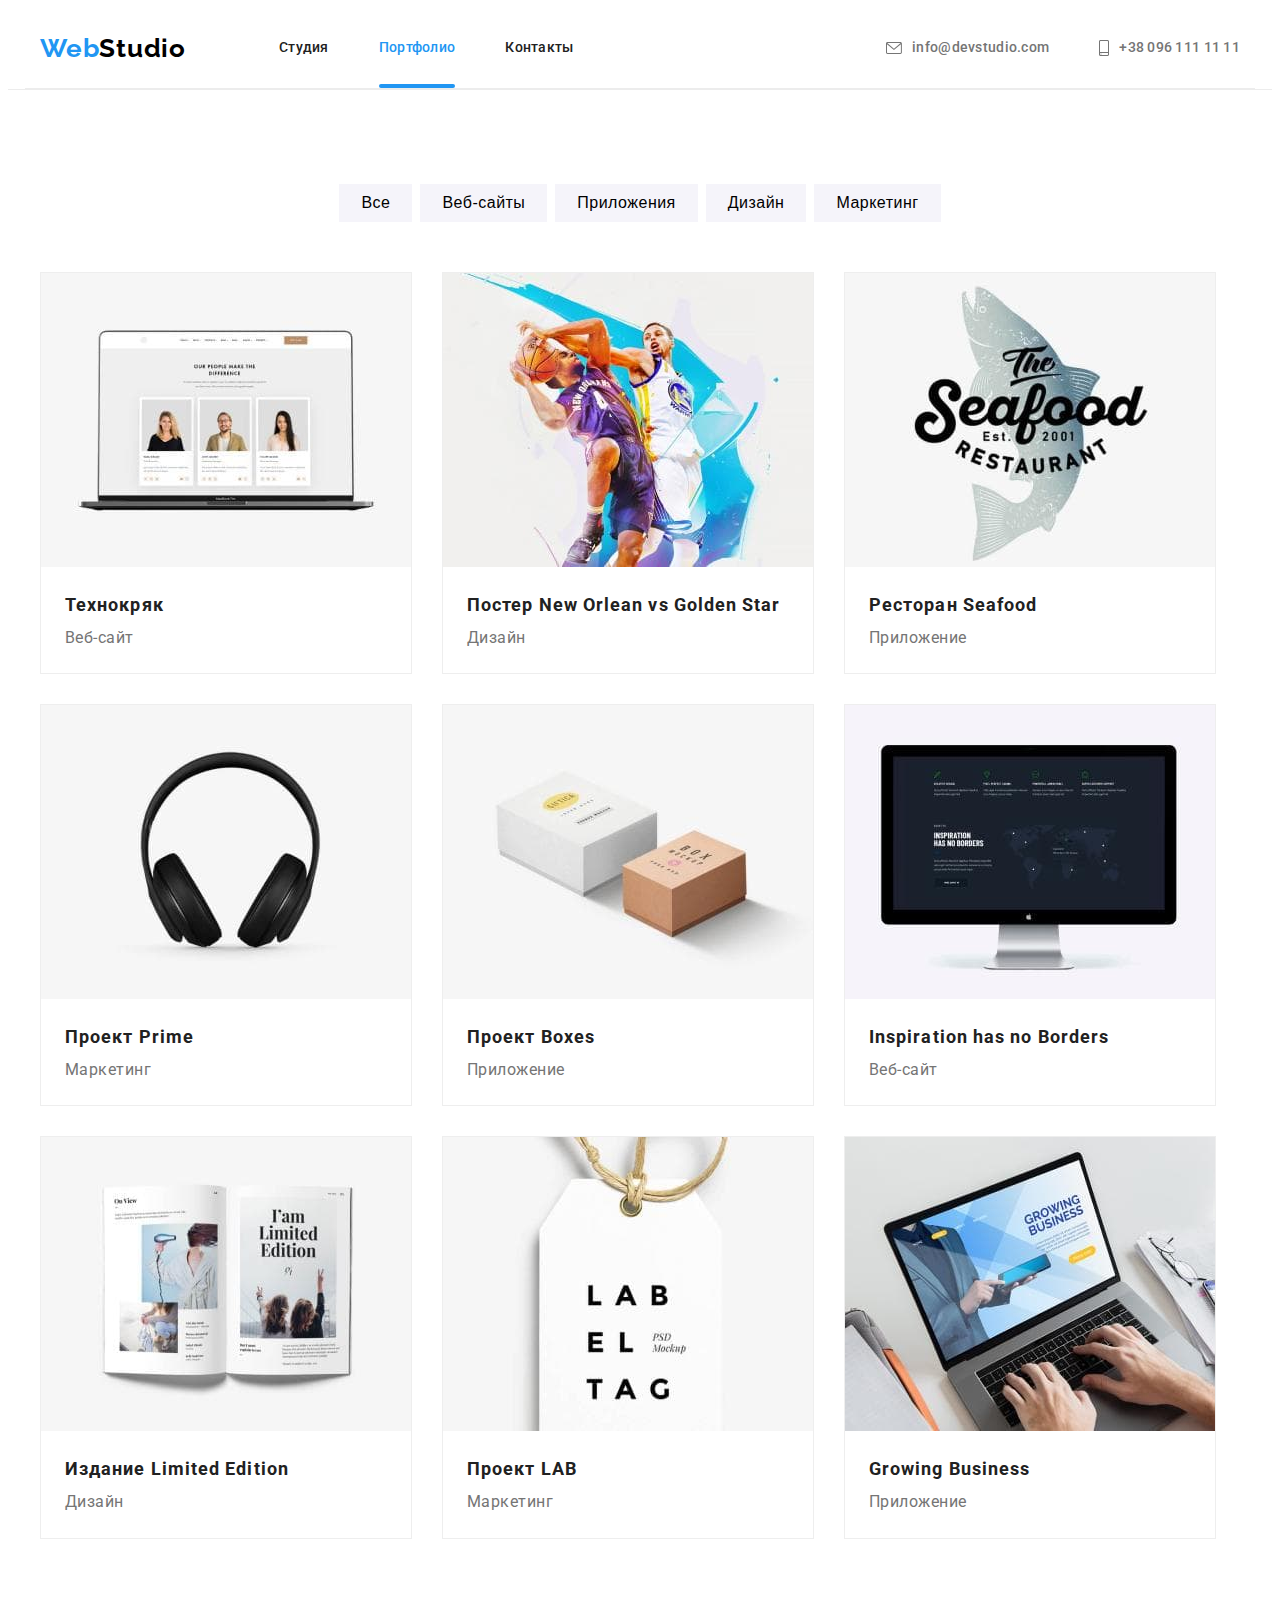
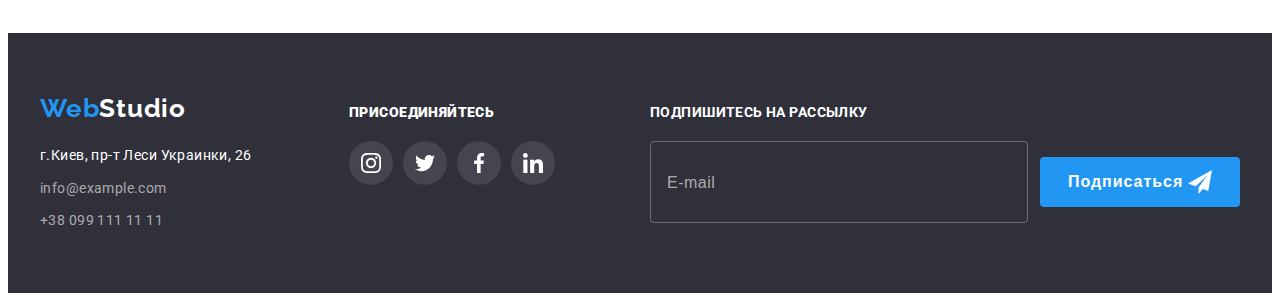
==== commit 9a60b7ad: "corrects %flex,  removes links etc" ====
--- a/portfolio.html
+++ b/portfolio.html
@@ -252,28 +252,28 @@
         
         <ul class="social-list social-list--margin">
           <li class="list social-list__items social-list__items--margin">
-            <a href="" class="social-link social-link--footer-identity link ">
+            <a href="" class="social-link social-link--footer-identity">
             <svg class="social-link__icon" width="20" height="20">
               <use href="./images/symbol-defs.svg#instagram"></use>
             </svg>
           </a>
           </li>
         <li class="list social-list__items social-list__items--margin">
-         <a href="" class="social-link social-link--footer-identity link"> 
+         <a href="" class="social-link social-link--footer-identity"> 
            <svg class="social-link__icon" width="20" height="20">
             <use href="./images/symbol-defs.svg#twitter"></use>
           </svg>
         </a>
         </li>
         <li class="list social-list__items social-list__items--margin">
-          <a href="" class="social-link social-link--footer-identity link">
+          <a href="" class="social-link social-link--footer-identity">
           <svg  class="social-link__icon" width="20" height="20">
             <use href="./images/symbol-defs.svg#facebook"></use>
           </svg>
         </a>
         </li>
         <li class="list social-list__items social-list__items--margin">
-          <a href="" class="social-link social-link--footer-identity link">
+          <a href="" class="social-link social-link--footer-identity">
           <svg  class="social-link__icon" width="20" height="20">
             <use href="./images/symbol-defs.svg#linkedin"></use>
           </svg>
--- a/css/main.min.css
+++ b/css/main.min.css
@@ -1,2 +1,2 @@
-:root{--main-font: "Roboto", sans-serif;--secondary-font: "Raleway", sans-serif;--accent-color: #2196F3;--main-color: #212121;--paragraph-color: #757575;--technical-color: #188CE8;--white-color: #fff;--backround-btn: #F5F4FA;--section-background: #2F303A;--letter-spacing: 0.03em;--font-weight-variable: 700;--font-size-predominate: 14px;--container-padding: 15px;--container-width: 1200px;--container-margin: 0 auto;--padding-of-section: 94px;--margin-in-section: 30px;--social-links-color: #AFB1B8;--overlay-cards-color: rgba(33, 150, 243, 0.9)}.link{text-decoration:none;display:block}.list{list-style:none}.address{font-style:normal}h1,h2,h3,h4,h5,h6,p{margin:0}Ul,li{margin:0;padding:0}img{display:block;max-width:100%}body{font-family:var(--main-font);color:var(--main-color);font-weight:400}.visually-hidden{position:absolute !important;clip:rect(1px 1px 1px 1px);clip:rect(1px, 1px, 1px, 1px);padding:0 !important;border:0 !important;height:1px !important;width:1px !important;overflow:hidden}.container{width:var(--container-width);margin:0 auto;padding-left:var(--container-padding);padding-right:var(--container-padding)}.header .container{display:-webkit-box;display:-ms-flexbox;display:flex;-webkit-box-align:center;-ms-flex-align:center;align-items:center}.skills,.description,.description__skills-block{display:-webkit-box;display:-ms-flexbox;display:flex;-webkit-box-align:center;-ms-flex-align:center;align-items:center}.modal-btn{display:block;margin-left:auto;margin-right:auto;background-color:var(--accent-color);padding:10px 32px;min-width:200px;cursor:pointer;margin-top:30px;margin-right:auto;border:none;border-radius:4px;-webkit-transition:background-color 250ms cubic-bezier(0.4, 0, 0.2, 1);transition:background-color 250ms cubic-bezier(0.4, 0, 0.2, 1)}.modal-btn__text-btn{font-weight:var(--font-weight-variable);font-size:16px;line-height:1.9;letter-spacing:0.06em;height:30px;color:var(--white-color)}.modal-btn:hover,.modal-btn:focus{background-color:var(--technical-color)}.header{border-bottom:1px solid #ececec}.navigation,.navigation__main-pages,.first-adress{display:-webkit-box;display:-ms-flexbox;display:flex;-webkit-box-align:center;-ms-flex-align:center;align-items:center}.navigation__list-pages:not(:last-child),.first-adress__for-contacts:not(:last-child){margin-right:50px}.first-adress{margin-left:auto}.first-adress__for-contacts:not(:last-child){margin-right:50px}.navigation__list-pages{position:relative}.navigation__list-pages:not(:last-child){margin-right:50px}.navigation__main-pages-link{font-weight:500;font-size:var(--font-size-predominate);line-height:1.14;letter-spacing:0.02em;color:var(--main-color);padding-top:32px;padding-bottom:32px;-webkit-transition:color transform 250ms cubic-bezier(0.4, 0, 0.2, 1);transition:color transform 250ms cubic-bezier(0.4, 0, 0.2, 1)}.navigation__main-pages-link:hover,.navigation__main-pages-link:focus{color:var(--accent-color)}.navigation__main-pages-link--current{color:var(--accent-color)}.navigation__main-pages-link--current::after,.navigation__main-pages-link--decoration::after{content:"";display:block;position:absolute;height:4px;width:100%;border-radius:2px;left:0px;bottom:0px;background-color:var(--accent-color)}.navigation__main-pages-link--decoration::after{opacity:0;-webkit-transform:scaleX(0);transform:scaleX(0);-webkit-transition:opacity 250ms cubic-bezier(0.4, 0, 0.2, 1),-webkit-transform 250ms cubic-bezier(0.4, 0, 0.2, 1) 100ms;transition:opacity 250ms cubic-bezier(0.4, 0, 0.2, 1),-webkit-transform 250ms cubic-bezier(0.4, 0, 0.2, 1) 100ms;transition:opacity 250ms cubic-bezier(0.4, 0, 0.2, 1),transform 250ms cubic-bezier(0.4, 0, 0.2, 1) 100ms;transition:opacity 250ms cubic-bezier(0.4, 0, 0.2, 1),transform 250ms cubic-bezier(0.4, 0, 0.2, 1) 100ms,-webkit-transform 250ms cubic-bezier(0.4, 0, 0.2, 1) 100ms}.navigation__main-pages-link--decoration:hover::after{opacity:1;-webkit-transform:scaleX(1);transform:scaleX(1)}.logo{margin-right:93px;-webkit-animation-duration:3000ms;animation-duration:3000ms;font-family:var(--secondary-font);font-weight:var(--font-weight-variable);font-size:26px;line-height:1.19;letter-spacing:var(--letter-spacing);color:var(--accent-color)}.logo--change-first{color:#000}.first-address__phone{padding-top:7px;padding-bottom:7px;font-weight:500;font-size:var(--font-size-predominate);line-height:1.14;letter-spacing:0.02em;color:var(--paragraph-color);padding-top:32px;padding-bottom:32px;-webkit-transition:color 250ms cubic-bezier(0.4, 0, 0.2, 1) 100ms;transition:color 250ms cubic-bezier(0.4, 0, 0.2, 1) 100ms}.first-address__phone:hover,.first-address__phone:focus{color:var(--accent-color)}.first-address__phone--email,.first-address__phone--tell{display:-webkit-box;display:-ms-flexbox;display:flex;-webkit-box-align:center;-ms-flex-align:center;align-items:center}.first-adress__for-contacts:hover .first-adress__phone,.first-adress__for-contacts:focus .first-adress__phone{-webkit-animation-name:heartBeat;animation-name:heartBeat;-webkit-animation-duration:2000ms;animation-duration:2000ms;-webkit-animation-timing-function:linear;animation-timing-function:linear}.first-adress__icon-contacts-letter,.first-adress__icon-contacts-smartphone{fill:currentColor}.first-adress__icon-contacts-letter{height:12px;width:16px;margin-right:10px}.first-adress__icon-contacts-smartphone{height:16px;width:10px;margin-right:10px}.hero{background-color:var(--section-background);padding-bottom:200px;padding-top:200px}.hero--banner{display:-webkit-box;display:-ms-flexbox;display:flex;background-color:var(--section-background);max-width:1600px;margin:0 auto;background-size:cover;background-repeat:no-repeat;background-position:center;background-image:-webkit-gradient(linear, left top, left bottom, from(rgba(47,48,58,0.4)), to(rgba(47,48,58,0.4))),url(../images/img.jpg);background-image:linear-gradient(rgba(47,48,58,0.4), rgba(47,48,58,0.4)),url(../images/img.jpg)}.hero__headline{font-family:var(--main-font);font-weight:900;font-size:44px;line-height:1.4;letter-spacing:0.06em;text-transform:uppercase;color:var(--white-color);max-width:696px;text-align:center;margin-left:auto;margin-right:auto}.skills{padding-top:var(--padding-of-section);padding-bottom:var(--padding-of-section)}.description{margin-left:calc(-1*var(--margin-in-section));margin-top:calc(-1*var(--margin-in-section))}.description__block{margin-left:var(--margin-in-section);margin-top:var(--margin-in-section);height:251px;width:270px}.description__skills-block{-webkit-box-pack:center;-ms-flex-pack:center;justify-content:center;background-color:var(--backround-btn);width:270px;height:120px;margin-bottom:30px;border-radius:4px}.description__title-description{font-weight:var(--font-weight-variable);font-size:var(--font-size-predominate);line-height:1.14;letter-spacing:var(--letter-spacing);text-transform:uppercase;margin-bottom:10px}.description__text-description{font-size:var(--font-size-predominate);line-height:1.7;letter-spacing:var(--letter-spacing);color:var(--paragraph-color)}.description__skills-icons{fill:currentColor}.we-do{padding-bottom:149px}.images-of-work{display:-webkit-box;display:-ms-flexbox;display:flex;-webkit-box-align:center;-ms-flex-align:center;align-items:center;-ms-flex-wrap:wrap;flex-wrap:wrap;margin-left:calc(-1*var(--margin-in-section));margin-bottom:calc(-1*var(--margin-in-section))}.images-of-work>.works{margin-left:var(--margin-in-section);margin-bottom:var(--margin-in-section)}.works{position:relative;height:294px;width:370px}.our-products{position:absolute;display:-webkit-box;display:-ms-flexbox;display:flex;-webkit-box-align:center;-ms-flex-align:center;align-items:center;-webkit-box-pack:center;-ms-flex-pack:center;justify-content:center;width:100%;height:70px;left:0;bottom:0;background:rgba(47,48,58,0.8);-webkit-transform:scaleY(1);transform:scaleY(1);-webkit-transition:-webkit-transform 250ms cubic-bezier(0.4, 0, 0.2, 1) 150ms;transition:-webkit-transform 250ms cubic-bezier(0.4, 0, 0.2, 1) 150ms;transition:transform 250ms cubic-bezier(0.4, 0, 0.2, 1) 150ms;transition:transform 250ms cubic-bezier(0.4, 0, 0.2, 1) 150ms, -webkit-transform 250ms cubic-bezier(0.4, 0, 0.2, 1) 150ms}.works:focus .our-products,.works:hover .our-products{-webkit-transform:scaleY(1.1);transform:scaleY(1.1)}.products-text{font-weight:var(--font-weight-variable);font-size:14px;line-height:1.14;letter-spacing:var(--letter-spacing);text-transform:uppercase;color:#fff}.we-do__title,.our-staff__title{font-weight:var(--font-weight-variable);font-size:36px;line-height:1.17;letter-spacing:var(--letter-spacing);text-align:center;display:block;margin-left:auto;margin-right:auto;margin-bottom:50px}.our-staff{background:var(--backround-btn);padding-top:var(--padding-of-section);padding-bottom:var(--padding-of-section)}.description-command{display:-webkit-box;display:-ms-flexbox;display:flex;-ms-flex-wrap:wrap;flex-wrap:wrap;margin-left:calc(-1*var(--margin-in-section));margin-bottom:calc(-1*var(--margin-in-section))}.description-command>.list-command{width:270px;height:430px;margin-left:var(--margin-in-section);margin-bottom:var(--margin-in-section);-webkit-box-shadow:0px 1px 3px rgba(0,0,0,0.12),0px 1px 1px rgba(0,0,0,0.14),0px 2px 1px rgba(0,0,0,0.2);box-shadow:0px 1px 3px rgba(0,0,0,0.12),0px 1px 1px rgba(0,0,0,0.14),0px 2px 1px rgba(0,0,0,0.2);border-radius:0px 0px 4px 4px}.work-make,.work-command{font-weight:var(--font-weight-variable);font-size:36px;line-height:1.17;letter-spacing:var(--letter-spacing);text-align:center;display:block;margin-left:auto;margin-right:auto;margin-bottom:50px}.description-command .names{font-weight:500;font-size:16px;line-height:1.2;letter-spacing:var(--letter-spacing)}.block-of-names{padding-top:var(--margin-in-section);padding-bottom:var(--margin-in-section);padding-left:30px;padding-right:30px;text-align:center}.names{margin-bottom:10px}.description-command .gig{font-size:16px;line-height:1.2;letter-spacing:var(--letter-spacing);color:var(--paragraph-color);margin-bottom:16px}.social-list{display:-webkit-box;display:-ms-flexbox;display:flex;-webkit-box-align:center;-ms-flex-align:center;align-items:center;-webkit-box-pack:center;-ms-flex-pack:center;justify-content:center;-ms-flex-pack:distribute;justify-content:space-around}.social-link{display:-webkit-box;display:-ms-flexbox;display:flex;-webkit-box-align:center;-ms-flex-align:center;align-items:center;-webkit-box-pack:center;-ms-flex-pack:center;justify-content:center;color:var(--social-links-color);width:44px;height:44px;border-radius:50%;-webkit-transition:color 250ms cubic-bezier(0.4, 0, 0.2, 1),background-color 250ms cubic-bezier(0.4, 0, 0.2, 1);transition:color 250ms cubic-bezier(0.4, 0, 0.2, 1),background-color 250ms cubic-bezier(0.4, 0, 0.2, 1)}.social-link:hover,.social-link:focus{background-color:var(--accent-color);color:#fff}.social-icon{fill:currentColor;width:20px;height:20px}.clients{padding-bottom:var(--padding-of-section);padding-top:94px}.clients-title{display:block;margin-left:auto;margin-right:auto;margin-bottom:50px;text-align:center;font-weight:var(--font-weight-variable);font-size:36px;line-height:1.16;letter-spacing:var(--letter-spacing)}.clients-list{display:-webkit-box;display:-ms-flexbox;display:flex;-ms-flex-wrap:wrap;flex-wrap:wrap;-webkit-box-align:center;-ms-flex-align:center;align-items:center;margin-left:calc(-1*var(--margin-in-section))}.clients-item{display:-webkit-box;display:-ms-flexbox;display:flex;-webkit-box-align:center;-ms-flex-align:center;align-items:center;-webkit-box-pack:center;-ms-flex-pack:center;justify-content:center;width:170px;height:90px;border:1px solid #AFB1B8;border-radius:4px;margin-left:var(--margin-in-section)}.clients-link{color:var(--social-links-color);display:-webkit-box;display:-ms-flexbox;display:flex;-webkit-box-align:center;-ms-flex-align:center;align-items:center;-webkit-box-pack:center;-ms-flex-pack:center;justify-content:center;width:100%;height:100%;-webkit-transition:color 250ms cubic-bezier(0.4, 0, 0.2, 1);transition:color 250ms cubic-bezier(0.4, 0, 0.2, 1)}.clients-link:hover,.clients-link:focus{color:var(--accent-color)}.clients-item:focus,.clients-item:hover{border:1px solid var(--accent-color)}.clients-icon{fill:currentColor}.footer{background-color:var(--section-background);padding-top:60px;padding-bottom:60px}.web-footer{display:block;margin-bottom:20px}.change-second{color:var(--white-color)}.location-link,.phone-link{font-size:var(--font-size-predominate);line-height:1.7;letter-spacing:var(--letter-spacing);display:block;-webkit-transition:color 250ms cubic-bezier(0.4, 0, 0.2, 1);transition:color 250ms cubic-bezier(0.4, 0, 0.2, 1)}.location-link:hover,.locayion-link:focus,.phone-link:hover,.phone-link:focus{color:var(--accent-color)}.footer-contacts:not(:last-child){margin-bottom:9px}.location-link{color:var(--white-color)}.phone-link{color:rgba(255,255,255,0.6)}.join-text{font-weight:var(--font-weight-variable);font-size:14px;line-height:1.14;letter-spacing:var(--letter-spacing);text-transform:uppercase;color:#FFFFFF;margin-bottom:20px}.footer-class{display:-webkit-box;display:-ms-flexbox;display:flex;-webkit-box-orient:vertical;-webkit-box-direction:normal;-ms-flex-direction:column;flex-direction:column}.footer-box{display:-webkit-box;display:-ms-flexbox;display:flex;-webkit-box-align:baseline;-ms-flex-align:baseline;align-items:baseline}.join{display:-webkit-box;display:-ms-flexbox;display:flex;-webkit-box-orient:vertical;-webkit-box-direction:normal;-ms-flex-direction:column;flex-direction:column;margin-left:70px;margin-right:auto}.join-list{display:-webkit-box;display:-ms-flexbox;display:flex;-webkit-box-align:center;-ms-flex-align:center;align-items:center;margin-bottom:-10px;margin-left:-10px}.join-items{margin-bottom:10px;margin-left:10px}.join-link{background:rgba(255,255,255,0.1);border-radius:50%;color:#fff}.sign-up{display:-webkit-box;display:-ms-flexbox;display:flex;-webkit-box-orient:horizontal;-webkit-box-direction:normal;-ms-flex-direction:row;flex-direction:row;-webkit-box-align:center;-ms-flex-align:center;align-items:center;margin-right:auto}.subscription-title{display:block;padding-bottom:20px;font-weight:var(--font-weight-variable);font-size:14px;line-height:1.14;letter-spacing:var(--letter-spacing);text-transform:uppercase;color:var(--white-color)}.sign-up-email{width:358px;height:50px;border:1px solid rgba(255,255,255,0.3);border-radius:4px;background-color:transparent;padding-top:15px;padding-left:16px;padding-bottom:15px;cursor:pointer}.sign-up-email::-webkit-input-placeholder{font-size:16px;line-height:1.25;letter-spacing:0.03em;color:rgba(255,255,255,0.6)}.sign-up-email:-ms-input-placeholder{font-size:16px;line-height:1.25;letter-spacing:0.03em;color:rgba(255,255,255,0.6)}.sign-up-email::-ms-input-placeholder{font-size:16px;line-height:1.25;letter-spacing:0.03em;color:rgba(255,255,255,0.6)}.sign-up-email::placeholder{font-size:16px;line-height:1.25;letter-spacing:0.03em;color:rgba(255,255,255,0.6)}input.sign-up-email[placeholder]{color:#fff;font-size:20px;line-height:1.15;letter-spacing:var(--letter-spacing)}.sign-up-btn{display:-webkit-box;display:-ms-flexbox;display:flex;-webkit-box-align:center;-ms-flex-align:center;align-items:center;width:200px;height:50px;padding:10px 28px;background-color:var(--accent-color);border-radius:4px;-webkit-box-pack:justify;-ms-flex-pack:justify;justify-content:space-between;margin-left:12px;cursor:pointer;border:none;font-weight:var(--font-weight-variable);font-size:16px;line-height:1.9;letter-spacing:0.06em;color:#FFFFFF}.form-title{display:block;margin-bottom:12px;font-weight:var(--font-weight-variable);font-size:20px;line-height:1.15;text-align:center;letter-spacing:var(--letter-spacing)}.form{display:-webkit-box;display:-ms-flexbox;display:flex;-webkit-box-orient:vertical;-webkit-box-direction:normal;-ms-flex-direction:column;flex-direction:column;width:100%;height:100%;padding:40px}.wrapper-user-field{position:relative;display:block;margin-top:4px}.input-field{width:100%;height:40px;border:1px solid rgba(33,33,33,0.2);border-radius:4px;padding-left:42px;-webkit-transition:border-color 250ms cubic-bezier(0.4, 0, 0.2, 1);transition:border-color 250ms cubic-bezier(0.4, 0, 0.2, 1)}.input-field:focus{outline:none;border-color:var(--accent-color)}.input-field:focus+.form-icon{fill:var(--accent-color)}.form-icon{position:absolute;display:block;left:12px;top:50%;-webkit-transform:translateY(-50%);transform:translateY(-50%);width:18px;height:18px;fill:var(--main-color);-webkit-transition:fill 250ms cubic-bezier(0.4, 0, 0.2, 1);transition:fill 250ms cubic-bezier(0.4, 0, 0.2, 1)}.label-text{display:block;font-size:12px;line-height:1.17;letter-spacing:0.01em;color:var(--paragraph-color);margin-bottom:10px}.label-textarea{margin-bottom:20px}.user-comment-text{resize:none;width:100%;min-height:120px;border:1px solid rgba(33,33,33,0.2);border-radius:4px;margin-top:4px;padding:12px 16px;-webkit-transition:border-color 250ms cubic-bezier(0.4, 0, 0.2, 1);transition:border-color 250ms cubic-bezier(0.4, 0, 0.2, 1)}.user-comment-text::-webkit-input-placeholder{font-size:14px;line-height:1.14;letter-spacing:0.01em;color:rgba(117,117,117,0.5)}.user-comment-text:-ms-input-placeholder{font-size:14px;line-height:1.14;letter-spacing:0.01em;color:rgba(117,117,117,0.5)}.user-comment-text::-ms-input-placeholder{font-size:14px;line-height:1.14;letter-spacing:0.01em;color:rgba(117,117,117,0.5)}.user-comment-text::placeholder{font-size:14px;line-height:1.14;letter-spacing:0.01em;color:rgba(117,117,117,0.5)}.user-comment-text:focus{border-color:var(--accent-color);outline:none}.modal-form-checkbox::before{content:"";display:block;background-image:url(../images/checkbox/checkbox.svg);background-repeat:no-repeat;background-size:contain;width:16px;height:16px;margin-right:7px;border:2px solid var(--main-color);border-radius:2px;cursor:pointer;scale:1;-webkit-transition:background-color 250ms cubic-bezier(0.4, 0, 0.2, 1),background-image 250ms cubic-bezier(0.4, 0, 0.2, 1),-webkit-transform 250ms cubic-bezier(0.4, 0, 0.2, 1);transition:background-color 250ms cubic-bezier(0.4, 0, 0.2, 1),background-image 250ms cubic-bezier(0.4, 0, 0.2, 1),-webkit-transform 250ms cubic-bezier(0.4, 0, 0.2, 1);transition:background-color 250ms cubic-bezier(0.4, 0, 0.2, 1),transform 250ms cubic-bezier(0.4, 0, 0.2, 1),background-image 250ms cubic-bezier(0.4, 0, 0.2, 1);transition:background-color 250ms cubic-bezier(0.4, 0, 0.2, 1),transform 250ms cubic-bezier(0.4, 0, 0.2, 1),background-image 250ms cubic-bezier(0.4, 0, 0.2, 1),-webkit-transform 250ms cubic-bezier(0.4, 0, 0.2, 1)}.form-chekbox-square:checked+.modal-form-checkbox::before{background-image:url(../images/checkbox/vector.svg);background-repeat:no-repeat;background-size:contain;background-color:var(--accent-color);border:none;background-position:center;-webkit-transform:scale(1.2);transform:scale(1.2);outline:none}.form-chekbox-square:focus+.modal-form-checkbox::before{-webkit-box-shadow:0 0 0 2px var(--accent-color);box-shadow:0 0 0 2px var(--accent-color)}.modal-form-checkbox{display:-webkit-box;display:-ms-flexbox;display:flex;-webkit-box-align:center;-ms-flex-align:center;align-items:center;-webkit-box-pack:center;-ms-flex-pack:center;justify-content:center;font-size:14px;line-height:1.7;letter-spacing:var(--letter-spacing);border-color:var(--paragraph-color)}.confidence-link{font-size:14px;line-height:1.7;letter-spacing:var(--letter-spacing);color:var(--accent-color);text-decoration:underline}.submit-btn{-ms-flex-item-align:center;-ms-grid-row-align:center;align-self:center;display:block;background-color:var(--accent-color);padding:10px 55px;min-width:200px;height:50px;cursor:pointer;margin-top:30px;border-radius:4px;-webkit-box-shadow:0px 4px 4px rgba(0,0,0,0.15);box-shadow:0px 4px 4px rgba(0,0,0,0.15);border:none;-webkit-transition:background-color 250ms cubic-bezier(0.4, 0, 0.2, 1);transition:background-color 250ms cubic-bezier(0.4, 0, 0.2, 1)}.submit-btn:hover,.submit-btn:focus{background-color:var(--technical-color)}.submit-text{font-weight:var(--font-weight-variable);font-size:16px;line-height:1.9;letter-spacing:0.06em;color:#FFFFFF}.backdrop{position:fixed;top:0;left:0;height:100vh;width:100vw;background-color:rgba(0,0,0,0.2);scale:1;opacity:1;-webkit-transition:opacity 250ms cubic-bezier(0.4, 0, 0.2, 1),-webkit-transform 250ms cubic-bezier(0.4, 0, 0.2, 1);transition:opacity 250ms cubic-bezier(0.4, 0, 0.2, 1),-webkit-transform 250ms cubic-bezier(0.4, 0, 0.2, 1);transition:opacity 250ms cubic-bezier(0.4, 0, 0.2, 1),transform 250ms cubic-bezier(0.4, 0, 0.2, 1);transition:opacity 250ms cubic-bezier(0.4, 0, 0.2, 1),transform 250ms cubic-bezier(0.4, 0, 0.2, 1),-webkit-transform 250ms cubic-bezier(0.4, 0, 0.2, 1)}.backdrop-modal{position:absolute;width:528px;height:581px;background-color:#fff;top:50%;left:50%;-webkit-transform:translate(-50%, -50%) rotate(1turn) scaleX(1);transform:translate(-50%, -50%) rotate(1turn) scaleX(1);border-radius:4px;opacity:1;-webkit-transition:opacity 250ms cubic-bezier(0.4, 0, 0.2, 1),-webkit-transform 250ms cubic-bezier(0.4, 0, 0.2, 1);transition:opacity 250ms cubic-bezier(0.4, 0, 0.2, 1),-webkit-transform 250ms cubic-bezier(0.4, 0, 0.2, 1);transition:opacity 250ms cubic-bezier(0.4, 0, 0.2, 1),transform 250ms cubic-bezier(0.4, 0, 0.2, 1);transition:opacity 250ms cubic-bezier(0.4, 0, 0.2, 1),transform 250ms cubic-bezier(0.4, 0, 0.2, 1),-webkit-transform 250ms cubic-bezier(0.4, 0, 0.2, 1)}.backdrop.is-hidden .backdrop-modal{-webkit-transform:translate(-50%, -50%) rotate(0) scaleX(0);transform:translate(-50%, -50%) rotate(0) scaleX(0);opacity:0}.backdrop.is-hidden{opacity:0;pointer-events:none;-webkit-transform:scale(0.9);transform:scale(0.9)}.modal-close-btn{position:absolute;display:-webkit-box;display:-ms-flexbox;display:flex;-webkit-box-align:center;-ms-flex-align:center;align-items:center;-webkit-box-pack:center;-ms-flex-pack:center;justify-content:center;top:8px;right:8px;height:30px;width:30px;background:transparent;border-radius:50%;border:1px solid rgba(0,0,0,0.1);cursor:pointer;-webkit-transition:color 250ms cubic-bezier(0.4, 0, 0.2, 1);transition:color 250ms cubic-bezier(0.4, 0, 0.2, 1)}.modal-close-btn:focus,.modal-close-btn:hover{color:var(--accent-color);border-color:1px solid var(--accent-color);fill:var(--accent-color)}.close-icon{-webkit-transition:color 250ms cubic-bezier(0.4, 0, 0.2, 1);transition:color 250ms cubic-bezier(0.4, 0, 0.2, 1)}
+:root{--main-font: "Roboto", sans-serif;--secondary-font: "Raleway", sans-serif;--accent-color: #2196F3;--main-color: #212121;--paragraph-color: #757575;--technical-color: #188CE8;--white-color: #fff;--backround-btn: #F5F4FA;--section-background: #2F303A;--letter-spacing: 0.03em;--font-weight-variable: 700;--font-size-predominate: 14px;--container-padding: 15px;--container-width: 1200px;--container-margin: 0 auto;--padding-of-section: 94px;--margin-in-section: 30px;--social-links-color: #AFB1B8;--overlay-cards-color: rgba(33, 150, 243, 0.9)}.link{text-decoration:none;display:block}.list{list-style:none}.address{font-style:normal}h1,h2,h3,h4,h5,h6,p{margin:0}Ul,li{margin:0;padding:0}img{display:block;max-width:100%}body{font-family:var(--main-font);color:var(--main-color);font-weight:400}.visually-hidden{position:absolute !important;clip:rect(1px 1px 1px 1px);clip:rect(1px, 1px, 1px, 1px);padding:0 !important;border:0 !important;height:1px !important;width:1px !important;overflow:hidden}.container{width:var(--container-width);margin:0 auto;padding-left:var(--container-padding);padding-right:var(--container-padding)}.container .filters-btn{flex-wrap:wrap;margin-bottom:50px;justify-content:center}.container>.projects{flex-wrap:wrap;margin-left:calc(-1 * var(--margin-in-section));margin-top:calc(-1 * var(--margin-in-section))}.header .container,.container .filters-btn,.container>.projects,.navigation,.navigation__main-pages,.first-address,.first-address__phone--email,.first-address__phone--tell,.skills,.description,.description__skills-block,.work-list,.products-block,.social-list,.social-link,.clients-list,.clients-list__item,.sign-up,.sign-up__btn,.chekbox-square__label{display:flex;align-items:center}.header{border-bottom:1px solid #ececec}.navigation__list-pages{position:relative}.navigation__list-pages:not(:last-child){margin-right:50px}.navigation__main-pages-link{font-weight:500;font-size:var(--font-size-predominate);line-height:1.14;letter-spacing:0.02em;color:var(--main-color);padding-top:32px;padding-bottom:32px;transition:color transform 250ms cubic-bezier(0.4, 0, 0.2, 1)}.navigation__main-pages-link:hover,.navigation__main-pages-link:focus{color:var(--accent-color)}.navigation__main-pages-link--current{color:var(--accent-color)}.navigation__main-pages-link--current::after,.navigation__main-pages-link--decoration::after{content:"";display:block;position:absolute;height:4px;width:100%;border-radius:2px;left:0px;bottom:0px;background-color:var(--accent-color)}.navigation__main-pages-link--decoration::after{opacity:0;transform:scaleX(0);transition:opacity 250ms cubic-bezier(0.4, 0, 0.2, 1),transform 250ms cubic-bezier(0.4, 0, 0.2, 1) 100ms}.navigation__main-pages-link--decoration:hover::after{opacity:1;transform:scaleX(1)}.logo{margin-right:93px;animation-duration:3000ms;font-family:var(--secondary-font);font-weight:var(--font-weight-variable);font-size:26px;line-height:1.19;letter-spacing:var(--letter-spacing);color:var(--accent-color)}.logo--change-first{color:#000}.logo--change-second{color:var(--white-color)}.logo--footer{display:block;margin-bottom:20px}.first-address__phone{padding-top:7px;padding-bottom:7px;font-weight:500;font-size:var(--font-size-predominate);line-height:1.14;letter-spacing:0.02em;color:var(--paragraph-color);padding-top:32px;padding-bottom:32px;transition:color 250ms cubic-bezier(0.4, 0, 0.2, 1) 100ms}.first-address__phone:hover,.first-address__phone:focus{color:var(--accent-color)}.first-address__for-contacts:hover .first-address__phone,.first-address__for-contacts:focus .first-address__phone{animation-name:heartBeat;animation-duration:2000ms;animation-timing-function:linear}.first-address{margin-left:auto}.first-address__for-contacts:not(:last-child){margin-right:50px}.first-address__icon-contacts-letter,.first-address__icon-contacts-smartphone{fill:currentColor}.first-address__icon-contacts-letter{height:12px;width:16px;margin-right:10px}.first-address__icon-contacts-smartphone{height:16px;width:10px;margin-right:10px}.address__location-link,.address__contact-link{font-size:var(--font-size-predominate);line-height:1.7;letter-spacing:var(--letter-spacing);display:block;transition:color 250ms cubic-bezier(0.4, 0, 0.2, 1)}.address__location-link{color:var(--white-color)}.address__contact-link{color:rgba(255,255,255,0.6)}.address__contacts:not(:last-child){margin-bottom:9px}.address__location-link:hover,.address__location-link:focus,.address__contact-link:hover,.address__contact-link:focus{color:var(--accent-color)}.modal-btn{display:block;margin-left:auto;margin-right:auto;margin-top:30px;background-color:var(--accent-color);padding:10px 32px;min-width:200px;cursor:pointer;border:none;border-radius:4px;transition:background-color 250ms cubic-bezier(0.4, 0, 0.2, 1)}.modal-btn__text-btn{font-weight:var(--font-weight-variable);font-size:16px;line-height:1.9;letter-spacing:0.06em;height:30px;color:var(--white-color)}.modal-btn:hover,.modal-btn:focus{background-color:var(--technical-color)}.our-work__title,.our-staff__title{font-weight:var(--font-weight-variable);font-size:36px;line-height:1.17;letter-spacing:var(--letter-spacing);text-align:center;display:block;margin-left:auto;margin-right:auto;margin-bottom:50px}.hero{background-color:var(--section-background);padding-bottom:200px;padding-top:200px}.hero--banner{display:flex;background-color:var(--section-background);max-width:1600px;margin:0 auto;background-size:cover;background-repeat:no-repeat;background-position:center;background-image:linear-gradient(rgba(47,48,58,0.4), rgba(47,48,58,0.4)),url(../images/img.jpg)}.hero__headline{font-family:var(--main-font);font-weight:900;font-size:44px;line-height:1.4;letter-spacing:0.06em;text-transform:uppercase;color:var(--white-color);max-width:696px;text-align:center;margin-left:auto;margin-right:auto}.skills{padding-top:var(--padding-of-section);padding-bottom:var(--padding-of-section)}.description{margin-left:calc(-1*var(--margin-in-section));margin-top:calc(-1*var(--margin-in-section))}.description__block{margin-left:var(--margin-in-section);margin-top:var(--margin-in-section);height:251px;width:270px}.description__skills-block{justify-content:center;background-color:var(--backround-btn);width:270px;height:120px;margin-bottom:30px;border-radius:4px}.description__title-description{font-weight:var(--font-weight-variable);font-size:var(--font-size-predominate);line-height:1.14;letter-spacing:var(--letter-spacing);text-transform:uppercase;margin-bottom:10px}.description__text-description{font-size:var(--font-size-predominate);line-height:1.7;letter-spacing:var(--letter-spacing);color:var(--paragraph-color)}.description__skills-icons{fill:currentColor}.our-work{padding-bottom:94px}.work-list{flex-wrap:wrap;margin-left:calc(-1*var(--margin-in-section));margin-bottom:calc(-1*var(--margin-in-section))}.work-list__item{margin-left:var(--margin-in-section);margin-bottom:var(--margin-in-section);position:relative;height:294px;width:370px}.products-block{position:absolute;justify-content:center;width:100%;height:70px;left:0;bottom:0;background:rgba(47,48,58,0.8);transform:scaleY(1);transition:transform 250ms cubic-bezier(0.4, 0, 0.2, 1) 150ms}.work-list__item:focus .products-block,.work-list__item:hover .products-block{transform:scaleY(1.1)}.products-block__text{font-weight:var(--font-weight-variable);font-size:14px;line-height:1.14;letter-spacing:var(--letter-spacing);text-transform:uppercase;color:#fff}.our-staff{background:var(--backround-btn);padding-top:var(--padding-of-section);padding-bottom:var(--padding-of-section)}.our-staff__container{padding-top:0;padding-bottom:0}.command{display:flex;flex-wrap:wrap;margin-left:calc(-1*var(--margin-in-section));margin-bottom:calc(-1*var(--margin-in-section))}.command__list{width:270px;height:430px;margin-left:var(--margin-in-section);margin-bottom:var(--margin-in-section);box-shadow:0px 1px 3px rgba(0,0,0,0.12),0px 1px 1px rgba(0,0,0,0.14),0px 2px 1px rgba(0,0,0,0.2);border-radius:0px 0px 4px 4px}.block-for-text{padding-top:var(--margin-in-section);padding-bottom:var(--margin-in-section);padding-left:30px;padding-right:30px;text-align:center}.block-for-text__names{font-weight:500;font-size:16px;line-height:1.2;letter-spacing:var(--letter-spacing);margin-bottom:10px}.block-for-text__position{font-size:16px;line-height:1.2;letter-spacing:var(--letter-spacing);color:var(--paragraph-color);margin-bottom:16px}.social-list{justify-content:center;justify-content:space-around}.social-link{justify-content:center;color:var(--social-links-color);width:44px;height:44px;border-radius:50%;text-decoration:none;transition:color 250ms cubic-bezier(0.4, 0, 0.2, 1),background-color 250ms cubic-bezier(0.4, 0, 0.2, 1)}.social-link:hover,.social-link:focus{background-color:var(--accent-color);color:#fff}.social-link__icon{fill:currentColor;width:20px;height:20px}.social-list--margin{display:flex;align-items:center;margin-bottom:-10px;margin-left:-10px}.social-list__items--margin{margin-bottom:10px;margin-left:10px}.social-link--footer-identity{background:rgba(255,255,255,0.1);border-radius:50%;color:#fff}.clients{padding-bottom:var(--padding-of-section);padding-top:94px}.clients__title{font-weight:var(--font-weight-variable);font-size:36px;letter-spacing:var(--letter-spacing);text-align:center;display:block;margin-left:auto;margin-right:auto;margin-bottom:50px;line-height:1.16}.clients-list{flex-wrap:wrap;margin-left:calc(-1*var(--margin-in-section))}.clients-list__item{justify-content:center;width:170px;height:90px;border:1px solid #AFB1B8;border-radius:4px;margin-left:var(--margin-in-section)}.clients-list__link{display:flex;align-items:center;justify-content:center;color:var(--social-links-color);width:100%;height:100%;transition:color 250ms cubic-bezier(0.4, 0, 0.2, 1)}.clients-list__icon{fill:currentColor}.clients-list__link:hover,.clients-list__link:focus{color:var(--accent-color)}.clients-list__item:hover,.clients-list__item:focus{border:1px solid var(--accent-color)}.footer{background-color:var(--section-background);padding-top:60px;padding-bottom:60px}.footer__address-box{display:flex;flex-direction:column}.footer__general-box{display:flex;align-items:baseline}.join{display:flex;flex-direction:column;margin-left:70px;margin-right:auto}.join__text{font-weight:var(--font-weight-variable);font-size:14px;line-height:1.14;letter-spacing:var(--letter-spacing);text-transform:uppercase;color:#FFFFFF;margin-bottom:20px}.subscription__title{display:block;padding-bottom:20px;font-weight:var(--font-weight-variable);font-size:14px;line-height:1.14;letter-spacing:var(--letter-spacing);text-transform:uppercase;color:var(--white-color)}.sign-up{flex-direction:row;margin-right:auto}.sign-up__email{width:358px;height:50px;border:1px solid rgba(255,255,255,0.3);border-radius:4px;background-color:transparent;padding-top:15px;padding-left:16px;padding-bottom:15px;cursor:pointer}.sign-up__email::placeholder{font-size:16px;line-height:1.25;letter-spacing:0.03em;color:rgba(255,255,255,0.6)}.sign-up__email[placeholder]{color:#fff;font-size:20px;line-height:1.15;letter-spacing:var(--letter-spacing)}.sign-up__btn{width:200px;height:50px;padding:10px 28px;background-color:var(--accent-color);border-radius:4px;justify-content:space-between;margin-left:12px;cursor:pointer;border:none;font-weight:var(--font-weight-variable);font-size:16px;line-height:1.9;letter-spacing:0.06em;color:#FFFFFF}.backdrop{position:fixed;top:0;left:0;height:100vh;width:100vw;background-color:rgba(0,0,0,0.2);scale:1;opacity:1;transition:opacity 250ms cubic-bezier(0.4, 0, 0.2, 1),transform 250ms cubic-bezier(0.4, 0, 0.2, 1)}.backdrop-modal{position:absolute;width:528px;height:581px;background-color:#fff;top:50%;left:50%;transform:translate(-50%, -50%) rotate(1turn) scaleX(1);border-radius:4px;opacity:1;transition:opacity 250ms cubic-bezier(0.4, 0, 0.2, 1),transform 250ms cubic-bezier(0.4, 0, 0.2, 1)}.backdrop-modal__close-icon{transition:color 250ms cubic-bezier(0.4, 0, 0.2, 1)}.backdrop.is-hidden .backdrop-modal{transform:translate(-50%, -50%) rotate(0) scaleX(0);opacity:0}.backdrop.is-hidden{opacity:0;pointer-events:none;transform:scale(0.9)}.backdrop-modal__close-btn{position:absolute;display:flex;align-items:center;justify-content:center;top:8px;right:8px;height:30px;width:30px;background:transparent;border-radius:50%;border:1px solid rgba(0,0,0,0.1);cursor:pointer;transition:color 250ms cubic-bezier(0.4, 0, 0.2, 1)}.backdrop-modal__close-btn:focus,.backdrop-modal__close-btn:hover{color:var(--accent-color);border-color:1px solid var(--accent-color);fill:var(--accent-color)}.form{display:flex;flex-direction:column;width:100%;height:100%;padding:40px}.form__title{display:block;margin-bottom:12px;font-weight:var(--font-weight-variable);font-size:20px;line-height:1.15;text-align:center;letter-spacing:var(--letter-spacing)}.form__wrapper-user-field{position:relative;display:block;margin-top:4px}.form__label-text{display:block;font-size:12px;line-height:1.17;letter-spacing:0.01em;color:var(--paragraph-color);margin-bottom:10px}.form__label-text--textarea{margin-bottom:20px}.form__user-comment{resize:none;width:100%;min-height:120px;border:1px solid rgba(33,33,33,0.2);border-radius:4px;margin-top:4px;padding:12px 16px;transition:border-color 250ms cubic-bezier(0.4, 0, 0.2, 1)}.form__user-comment::placeholder{font-size:14px;line-height:1.14;letter-spacing:0.01em;color:rgba(117,117,117,0.5)}.form__user-comment:focus{border-color:var(--accent-color);outline:none}.form__input-field{width:100%;height:40px;border:1px solid rgba(33,33,33,0.2);border-radius:4px;padding-left:42px;transition:border-color 250ms cubic-bezier(0.4, 0, 0.2, 1)}.form__input-field__input-field:focus{outline:none;border-color:var(--accent-color)}.form__icon{position:absolute;display:block;left:12px;top:50%;transform:translateY(-50%);width:18px;height:18px;fill:var(--main-color);transition:fill 250ms cubic-bezier(0.4, 0, 0.2, 1)}.form__input-field:focus+.form__icon{fill:var(--accent-color)}.chekbox-square__confidence_link{font-style:14px;line-height:1.7;letter-spacing:var(--letter-spacing);color:var(--accent-color);text-decoration:underline}.chekbox-square__label::before{content:"";display:block;background-image:url(../images/checkbox/checkbox.svg);background-repeat:no-repeat;background-size:contain;width:16px;height:16px;margin-right:7px;border:2px solid var(--main-color);border-radius:2px;cursor:pointer;scale:1;transition:background-color 250ms cubic-bezier(0.4, 0, 0.2, 1),transform 250ms cubic-bezier(0.4, 0, 0.2, 1),background-image 250ms cubic-bezier(0.4, 0, 0.2, 1)}.chekbox-square:focus+.chekbox-square__label::before{box-shadow:0 0 0 2px var(--accent-color)}.chekbox-square__label{justify-content:center;font-size:14px;line-height:1.7;letter-spacing:var(--letter-spacing);border-color:var(--paragraph-color)}.chekbox-square__label__confidence-link{font-size:14px;line-height:1.7;letter-spacing:var(--letter-spacing);color:var(--accent-color);text-decoration:underline}.chekbox-square:checked+.chekbox-square__label::before{background-image:url(../images/checkbox/vector.svg);background-repeat:no-repeat;background-size:contain;background-color:var(--accent-color);border:none;background-position:center;transform:scale(1.2);outline:none}.submit-btn{align-self:center;display:block;background-color:var(--accent-color);padding:10px 55px;min-width:200px;height:50px;cursor:pointer;margin-top:30px;border-radius:4px;box-shadow:0px 4px 4px rgba(0,0,0,0.15);border:none;transition:background-color 250ms cubic-bezier(0.4, 0, 0.2, 1)}.submit-btn:hover,.submit-btn:focus{background-color:var(--technical-color)}.submit-btn__text{font-weight:var(--font-weight-variable);font-size:16px;line-height:1.9;letter-spacing:0.06em;color:#FFFFFF}
 /*# sourceMappingURL=main.min.css.map */